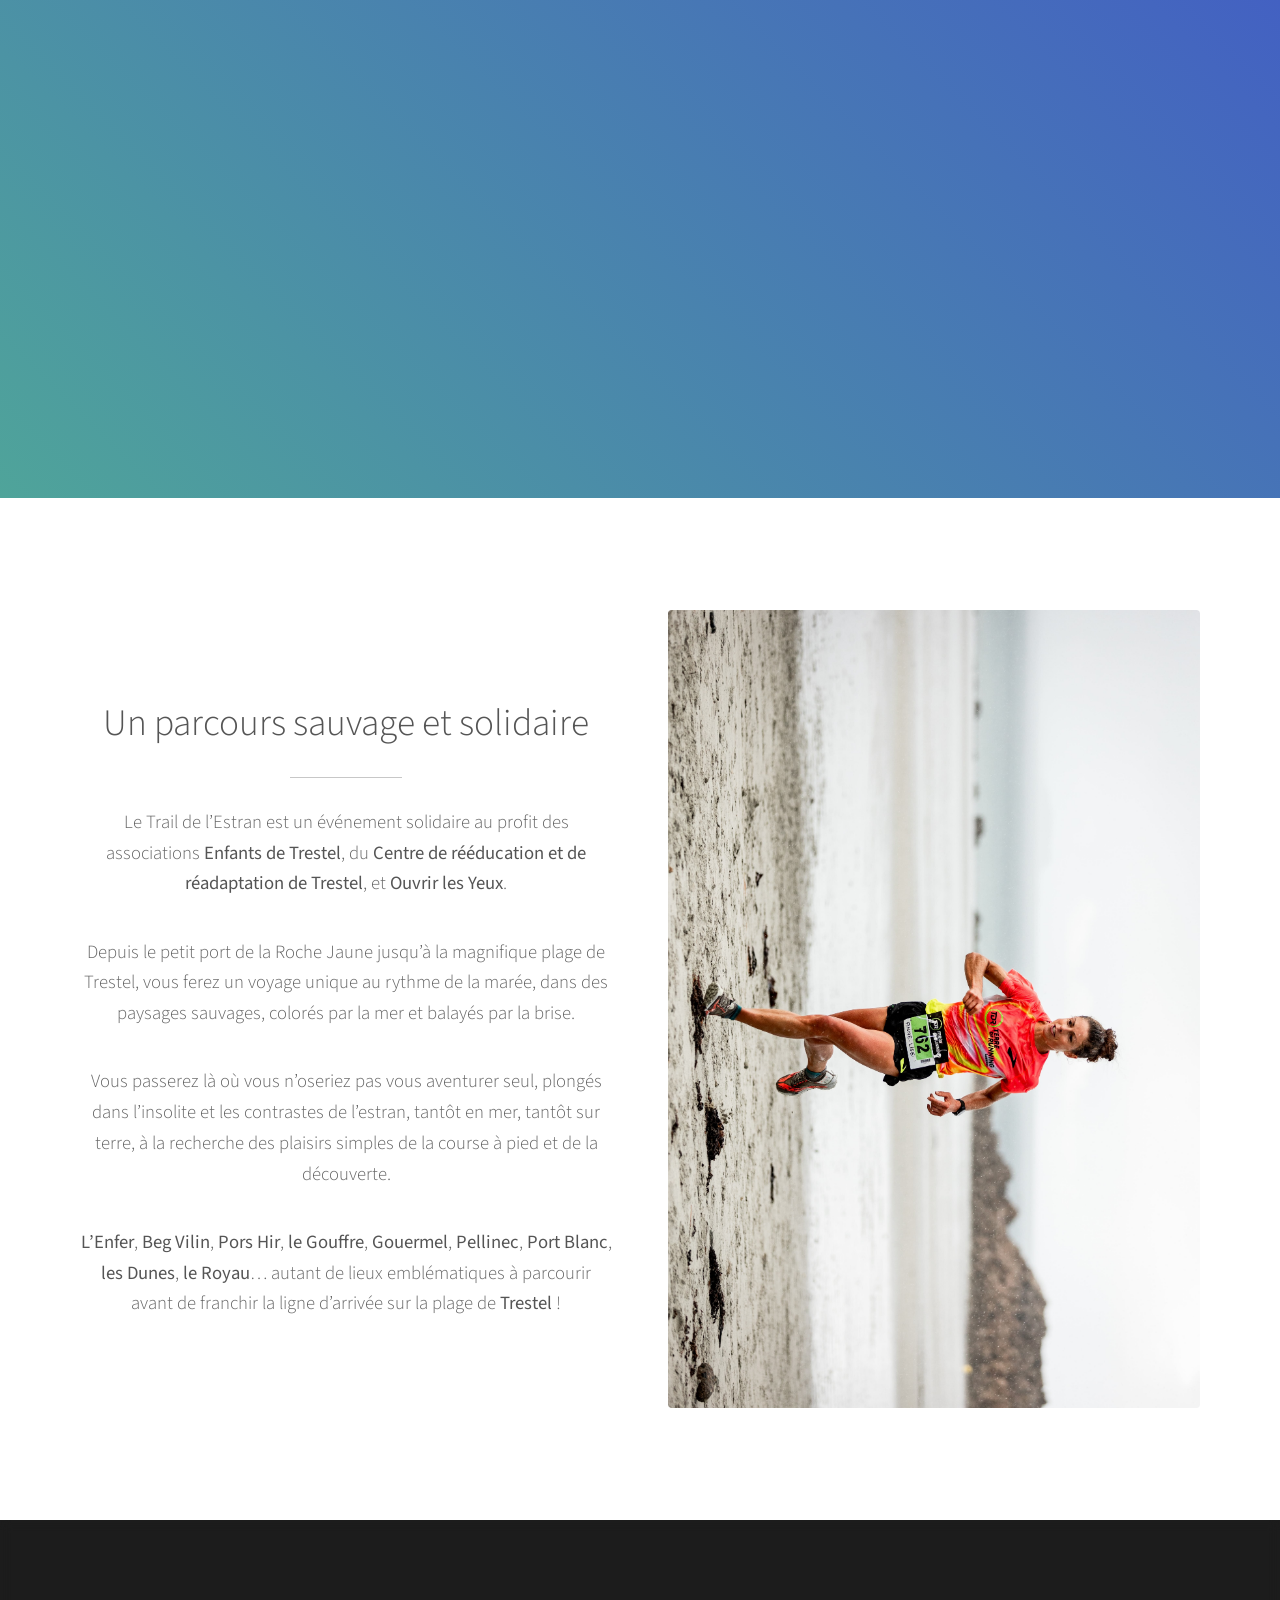
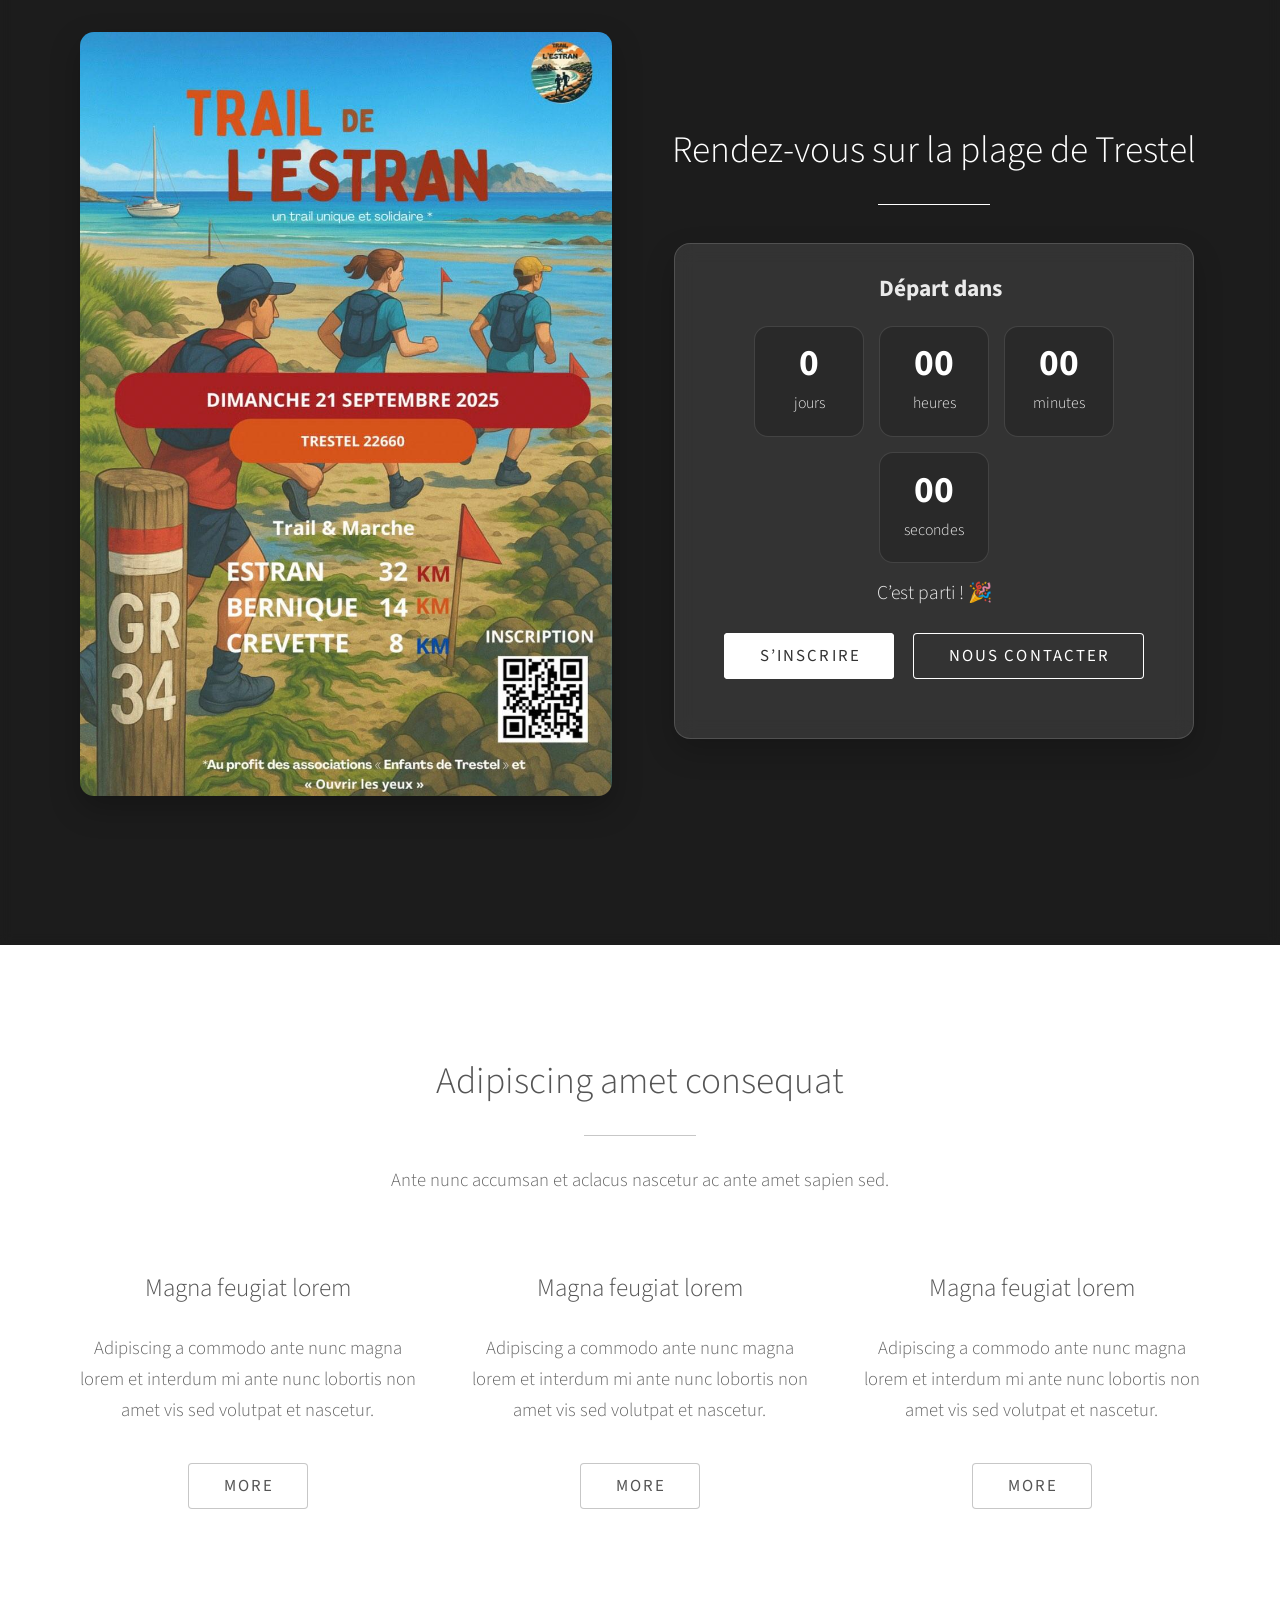
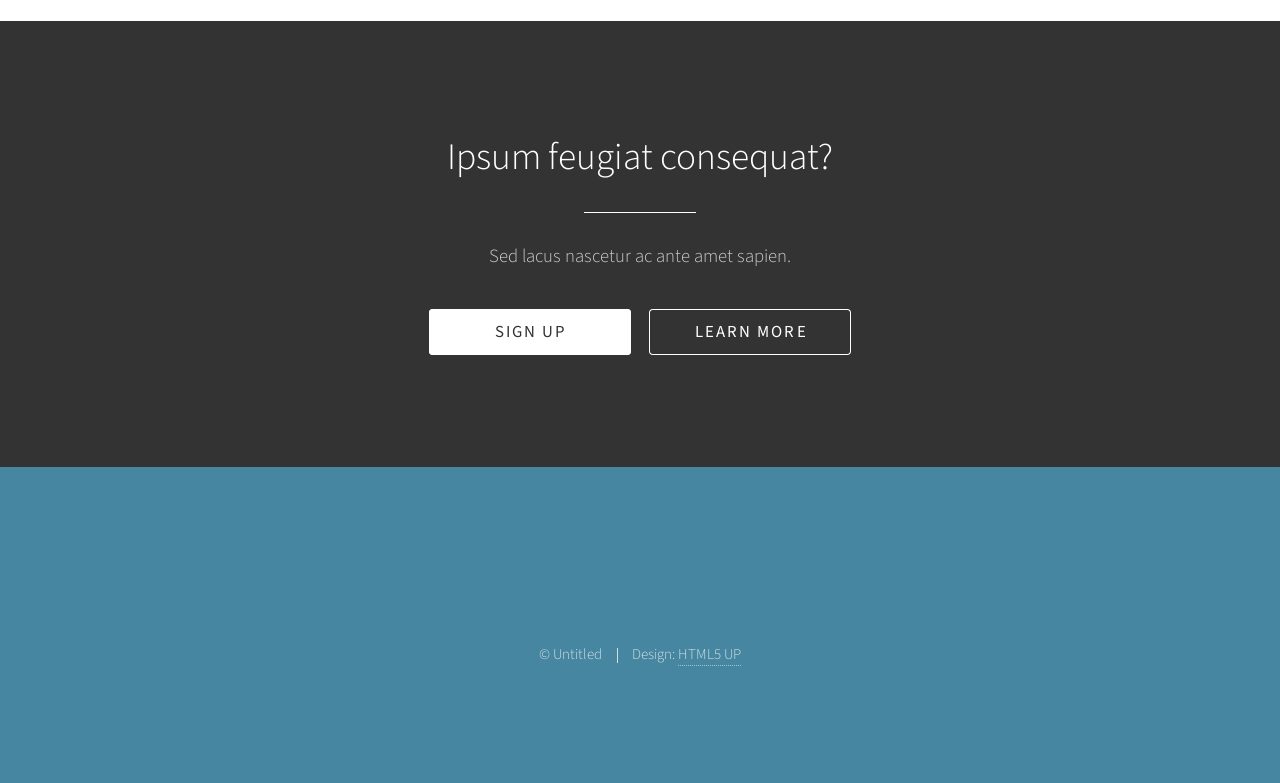
==== index.html @ e073d9b8 "accueil modifs" ====
<!DOCTYPE HTML>
<html>
	<head>
		<title>Trail de l'Estran (22)</title>
		<meta charset="utf-8" />
		<meta name="description" content="Le Trail de l’Estran est une course nature unique en Côtes-d’Armor, entre terre et mer, sur l’estran breton." />
		<meta name="viewport" content="width=device-width, initial-scale=1, user-scalable=no" />
		<link rel="stylesheet" href="assets/css/main.css" />
		<noscript><link rel="stylesheet" href="assets/css/noscript.css" /></noscript>
	</head>
	<body class="is-preload">

		<!-- Header -->
			<section id="header">
				<div class="inner">
					<span class="icon solid major fa-water"></span>
					<h1>TRAIL DE L'ESTRAN</h1>
					<p>Un trail unique et solidaire en Côtes-d’Armor.</p>
					<ul class="actions special">
						<li><a href="#one" class="button scrolly">Découvrir</a></li>
					</ul>
				</div>
			</section>

		<!-- One -->
			<section id="one" class="main style1">
				<div class="container">
					<div class="row gtr-150 align-center">
						<div class="col-6 col-12-medium">
							<header class="major">
								<h2>Un parcours sauvage et solidaire</h2>
							</header>

        <p>
          Le Trail de l’Estran est un événement solidaire au profit des associations
          <strong>Enfants de Trestel</strong>, du <strong>Centre de rééducation et de réadaptation de Trestel</strong>,
          et <strong>Ouvrir les Yeux</strong>.
        </p>

        <p>
          Depuis le petit port de la Roche Jaune jusqu’à la magnifique plage de Trestel, vous ferez un voyage unique
          au rythme de la marée, dans des paysages sauvages, colorés par la mer et balayés par la brise.
        </p>

        <p>
          Vous passerez là où vous n’oseriez pas vous aventurer seul, plongés dans l’insolite et les contrastes de l’estran,
          tantôt en mer, tantôt sur terre, à la recherche des plaisirs simples de la course à pied et de la découverte.
        </p>

        <p>
          <strong>L’Enfer</strong>, <strong>Beg Vilin</strong>, <strong>Pors Hir</strong>, <strong>le Gouffre</strong>,
          <strong>Gouermel</strong>, <strong>Pellinec</strong>, <strong>Port Blanc</strong>, <strong>les Dunes</strong>,
          <strong>le Royau</strong>… autant de lieux emblématiques à parcourir avant de franchir la ligne d’arrivée sur la plage de
          <strong>Trestel</strong> !
        </p>
      </div>

      <div class="col-6 col-12-medium center-text">
        <span class="image fit"><img src="images/0A6A7020.jpg" alt="Paysage de l’estran – Trail de l’Estran" /></span>
      </div>
    </div>
  </div>
</section>

		<!-- Two -->
<section id="two" class="main style2">
  <div class="container">
    <div class="row gtr-150">

      <!-- Colonne gauche : affiche -->
      <div class="col-6 col-12-medium">
        <span class="image fit affiche">
          <img src="images/affiche.jpg" alt="Affiche du Trail de l’Estran" />
        </span>
      </div>

      <!-- Colonne droite : titre + encart -->
      <div class="col-6 col-12-medium center-event">
        <header class="major">
          <h2>Rendez-vous sur la plage de Trestel</h2>
        </header>

        <div class="countdown-card">
          <p class="countdown-kicker">
            <span class="icon solid fa-calendar"></span>
            Départ dans
          </p>

          <div id="countdown" class="countdown">
            <div class="unit"><span class="num" id="cd-days">--</span><span class="label">jours</span></div>
            <div class="unit"><span class="num" id="cd-hours">--</span><span class="label">heures</span></div>
            <div class="unit"><span class="num" id="cd-mins">--</span><span class="label">minutes</span></div>
            <div class="unit"><span class="num" id="cd-secs">--</span><span class="label">secondes</span></div>
          </div>

          <p class="countdown-note" id="countdown-note">Prépare tes chaussures 👟</p>

          <ul class="actions">
            <li>
              <a href="https://estran.adeorun.com/" class="button primary" target="_blank" rel="noopener">
                S’inscrire
              </a>
            </li>
            <li>
              <a href="#contact" class="button">Nous contacter</a>
            </li>
          </ul>
        </div>
      </div>

    </div>
  </div>
</section>


		<!-- Three -->
			<section id="three" class="main style1 special">
				<div class="container">
					<header class="major">
						<h2>Adipiscing amet consequat</h2>
					</header>
					<p>Ante nunc accumsan et aclacus nascetur ac ante amet sapien sed.</p>
					<div class="row gtr-150">
						<div class="col-4 col-12-medium">
							<span class="image fit"><img src="images/pic02.jpg" alt="" /></span>
							<h3>Magna feugiat lorem</h3>
							<p>Adipiscing a commodo ante nunc magna lorem et interdum mi ante nunc lobortis non amet vis sed volutpat et nascetur.</p>
							<ul class="actions special">
								<li><a href="#" class="button">More</a></li>
							</ul>
						</div>
						<div class="col-4 col-12-medium">
							<span class="image fit"><img src="images/pic03.jpg" alt="" /></span>
							<h3>Magna feugiat lorem</h3>
							<p>Adipiscing a commodo ante nunc magna lorem et interdum mi ante nunc lobortis non amet vis sed volutpat et nascetur.</p>
							<ul class="actions special">
								<li><a href="#" class="button">More</a></li>
							</ul>
						</div>
						<div class="col-4 col-12-medium">
							<span class="image fit"><img src="images/pic04.jpg" alt="" /></span>
							<h3>Magna feugiat lorem</h3>
							<p>Adipiscing a commodo ante nunc magna lorem et interdum mi ante nunc lobortis non amet vis sed volutpat et nascetur.</p>
							<ul class="actions special">
								<li><a href="#" class="button">More</a></li>
							</ul>
						</div>
					</div>
				</div>
			</section>

		<!-- Four -->
			<section id="four" class="main style2 special">
				<div class="container">
					<header class="major">
						<h2>Ipsum feugiat consequat?</h2>
					</header>
					<p>Sed lacus nascetur ac ante amet sapien.</p>
					<ul class="actions special">
						<li><a href="#" class="button wide primary">Sign Up</a></li>
						<li><a href="#" class="button wide">Learn More</a></li>
					</ul>
				</div>
			</section>


		<!-- Footer -->
			<section id="footer">
				<ul class="icons">
					<li><a href="#" class="icon brands alt fa-twitter"><span class="label">Twitter</span></a></li>
					<li><a href="#" class="icon brands alt fa-facebook-f"><span class="label">Facebook</span></a></li>
					<li><a href="#" class="icon brands alt fa-instagram"><span class="label">Instagram</span></a></li>
					<li><a href="#" class="icon brands alt fa-github"><span class="label">GitHub</span></a></li>
					<li><a href="#" class="icon solid alt fa-envelope"><span class="label">Email</span></a></li>
				</ul>
				<ul class="copyright">
					<li>&copy; Untitled</li><li>Design: <a href="http://html5up.net">HTML5 UP</a></li>
				</ul>
			</section>

		<!-- Scripts -->
			<script src="assets/js/jquery.min.js"></script>
			<script src="assets/js/jquery.scrolly.min.js"></script>
			<script src="assets/js/browser.min.js"></script>
			<script src="assets/js/breakpoints.min.js"></script>
			<script src="assets/js/util.js"></script>
			<script src="assets/js/main.js"></script>

<script>
  const TRAIL_DATE_ISO = "2026-09-27T00:00:00+02:00";

  const dEl = document.getElementById("cd-days");
  const hEl = document.getElementById("cd-hours");
  const mEl = document.getElementById("cd-mins");
  const sEl = document.getElementById("cd-secs");
  const noteEl = document.getElementById("countdown-note");

  function pad(n) { return String(n).padStart(2, "0"); }

  function tick() {
    const target = new Date(TRAIL_DATE_ISO).getTime();
    const now = Date.now();
    let diff = target - now;

    if (diff <= 0) {
      dEl.textContent = "0";
      hEl.textContent = "00";
      mEl.textContent = "00";
      sEl.textContent = "00";
      if (noteEl) noteEl.textContent = "C’est parti ! 🎉";
      return;
    }

    const days = Math.floor(diff / (1000 * 60 * 60 * 24));
    diff -= days * (1000 * 60 * 60 * 24);
    const hours = Math.floor(diff / (1000 * 60 * 60));
    diff -= hours * (1000 * 60 * 60);
    const mins = Math.floor(diff / (1000 * 60));
    diff -= mins * (1000 * 60);
    const secs = Math.floor(diff / 1000);

    dEl.textContent = String(days);
    hEl.textContent = pad(hours);
    mEl.textContent = pad(mins);
    sEl.textContent = pad(secs);
  }

  tick();
  setInterval(tick, 1000);
</script>


	</body>
</html>
---- assets/css/main.css ----
@import url("fontawesome-all.min.css");
@import url("https://fonts.googleapis.com/css?family=Source+Sans+Pro:300,300italic,400,400italic");

/*
	Photon by HTML5 UP
	html5up.net | @ajlkn
	Free for personal and commercial use under the CCA 3.0 license (html5up.net/license)
*/

html, body, div, span, applet, object,
iframe, h1, h2, h3, h4, h5, h6, p, blockquote,
pre, a, abbr, acronym, address, big, cite,
code, del, dfn, em, img, ins, kbd, q, s, samp,
small, strike, strong, sub, sup, tt, var, b,
u, i, center, dl, dt, dd, ol, ul, li, fieldset,
form, label, legend, table, caption, tbody,
tfoot, thead, tr, th, td, article, aside,
canvas, details, embed, figure, figcaption,
footer, header, hgroup, menu, nav, output, ruby,
section, summary, time, mark, audio, video {
	margin: 0;
	padding: 0;
	border: 0;
	font-size: 100%;
	font: inherit;
	vertical-align: baseline;}

article, aside, details, figcaption, figure,
footer, header, hgroup, menu, nav, section {
	display: block;}

body {
	line-height: 1;
}

ol, ul {
	list-style: none;
}

blockquote, q {
	quotes: none;
}

	blockquote:before, blockquote:after, q:before, q:after {
		content: '';
		content: none;
	}

table {
	border-collapse: collapse;
	border-spacing: 0;
}

body {
	-webkit-text-size-adjust: none;
}

mark {
	background-color: transparent;
	color: inherit;
}

input::-moz-focus-inner {
	border: 0;
	padding: 0;
}

input, select, textarea {
	-moz-appearance: none;
	-webkit-appearance: none;
	-ms-appearance: none;
	appearance: none;
}

/* Basic */

	html {
		box-sizing: border-box;
	}

	*, *:before, *:after {
		box-sizing: inherit;
	}

	body {
		background: #fff;
	}

		body.is-preload *, body.is-preload *:before, body.is-preload *:after {
			-moz-animation: none !important;
			-webkit-animation: none !important;
			-ms-animation: none !important;
			animation: none !important;
			-moz-transition: none !important;
			-webkit-transition: none !important;
			-ms-transition: none !important;
			transition: none !important;
		}

	body, input, select, textarea {
		color: #666;
		font-family: "Source Sans Pro", Helvetica, sans-serif;
		font-size: 16pt;
		font-weight: 300;
		line-height: 1.65em;
	}

	a {
		-moz-transition: color 0.2s ease-in-out, border-color 0.2s ease-in-out;
		-webkit-transition: color 0.2s ease-in-out, border-color 0.2s ease-in-out;
		-ms-transition: color 0.2s ease-in-out, border-color 0.2s ease-in-out;
		transition: color 0.2s ease-in-out, border-color 0.2s ease-in-out;
		border-bottom: dotted 1px #666;
		color: inherit;
		text-decoration: none;
	}

		a:hover {
			border-bottom-color: transparent !important;
			color: #6bd4c8;
		}

	strong, b {
		color: #555;
		font-weight: 400;
	}

	em, i {
		font-style: italic;
	}

	p {
		margin: 0 0 2em 0;
	}

	h1, h2, h3, h4, h5, h6 {
		color: #555;
		line-height: 1em;
		margin: 0 0 1em 0;
	}

		h1 a, h2 a, h3 a, h4 a, h5 a, h6 a {
			color: inherit;
			text-decoration: none;
		}

	h1 {
		font-size: 2.25em;
		line-height: 1.35em;
	}

	h2 {
		font-size: 2em;
		line-height: 1.35em;
	}

	h3 {
		font-size: 1.35em;
		line-height: 1.5em;
	}

	h4 {
		font-size: 1.25em;
		line-height: 1.5em;
	}

	h5 {
		font-size: 0.9em;
		line-height: 1.5em;
	}

	h6 {
		font-size: 0.7em;
		line-height: 1.5em;
	}

	sub {
		font-size: 0.8em;
		position: relative;
		top: 0.5em;
	}

	sup {
		font-size: 0.8em;
		position: relative;
		top: -0.5em;
	}

	hr {
		border: 0;
		border-bottom: solid 1px rgba(144, 144, 144, 0.5);
		margin: 2em 0;
	}

		hr.major {
			margin: 3em 0;
		}

	blockquote {
		border-left: solid 4px rgba(144, 144, 144, 0.5);
		font-style: italic;
		margin: 0 0 2em 0;
		padding: 0.5em 0 0.5em 2em;
	}

	code {
		background: rgba(144, 144, 144, 0.075);
		border-radius: 4px;
		border: solid 1px rgba(144, 144, 144, 0.5);
		font-family: "Courier New", monospace;
		font-size: 0.9em;
		margin: 0 0.25em;
		padding: 0.25em 0.65em;
	}

	pre {
		-webkit-overflow-scrolling: touch;
		font-family: "Courier New", monospace;
		font-size: 0.9em;
		margin: 0 0 2em 0;
	}

		pre code {
			display: block;
			line-height: 1.75em;
			padding: 1em 1.5em;
			overflow-x: auto;
		}

	.align-left {
		text-align: left;
	}

	.align-center {
		text-align: center;
	}

	.align-right {
		text-align: right;
	}

/* Container */

	.container {
		margin: 0 auto;
		max-width: calc(100% - 4em);
		width: 60em;
	}

		.container.xsmall {
			width: 15em;
		}

		.container.small {
			width: 30em;
		}

		.container.medium {
			width: 45em;
		}

		.container.large {
			width: 75em;
		}

		.container.xlarge {
			width: 90em;
		}

		.container.max {
			width: 100%;
		}

		@media screen and (max-width: 980px) {

			.container {
				max-width: 100% !important;
				width: 100% !important;
			}

		}

		@media screen and (max-width: 480px) {

			.container {
				max-width: calc(100% - 3em);
			}

		}

/* Row */

	.row {
		display: flex;
		flex-wrap: wrap;
		box-sizing: border-box;
		align-items: stretch;
	}

		.row > * {
			box-sizing: border-box;
		}

		.row.gtr-uniform > * > :last-child {
			margin-bottom: 0;
		}

		.row.aln-left {
			justify-content: flex-start;
		}

		.row.aln-center {
			justify-content: center;
		}

		.row.aln-right {
			justify-content: flex-end;
		}

		.row.aln-top {
			align-items: flex-start;
		}

		.row.aln-middle {
			align-items: center;
		}

		.row.aln-bottom {
			align-items: flex-end;
		}

		.row > .imp {
			order: -1;
		}

		.row > .col-1 {
			width: 8.33333%;
		}

		.row > .off-1 {
			margin-left: 8.33333%;
		}

		.row > .col-2 {
			width: 16.66667%;
		}

		.row > .off-2 {
			margin-left: 16.66667%;
		}

		.row > .col-3 {
			width: 25%;
		}

		.row > .off-3 {
			margin-left: 25%;
		}

		.row > .col-4 {
			width: 33.33333%;
		}

		.row > .off-4 {
			margin-left: 33.33333%;
		}

		.row > .col-5 {
			width: 41.66667%;
		}

		.row > .off-5 {
			margin-left: 41.66667%;
		}

		.row > .col-6 {
			width: 50%;
		}

		.row > .off-6 {
			margin-left: 50%;
		}

		.row > .col-7 {
			width: 58.33333%;
		}

		.row > .off-7 {
			margin-left: 58.33333%;
		}

		.row > .col-8 {
			width: 66.66667%;
		}

		.row > .off-8 {
			margin-left: 66.66667%;
		}

		.row > .col-9 {
			width: 75%;
		}

		.row > .off-9 {
			margin-left: 75%;
		}

		.row > .col-10 {
			width: 83.33333%;
		}

		.row > .off-10 {
			margin-left: 83.33333%;
		}

		.row > .col-11 {
			width: 91.66667%;
		}

		.row > .off-11 {
			margin-left: 91.66667%;
		}

		.row > .col-12 {
			width: 100%;
		}

		.row > .off-12 {
			margin-left: 100%;
		}

		.row.gtr-0 {
			margin-top: 0;
			margin-left: 0em;
		}

			.row.gtr-0 > * {
				padding: 0 0 0 0em;
			}

			.row.gtr-0.gtr-uniform {
				margin-top: 0em;
			}

				.row.gtr-0.gtr-uniform > * {
					padding-top: 0em;
				}

		.row.gtr-25 {
			margin-top: 0;
			margin-left: -0.5em;
		}

			.row.gtr-25 > * {
				padding: 0 0 0 0.5em;
			}

			.row.gtr-25.gtr-uniform {
				margin-top: -0.5em;
			}

				.row.gtr-25.gtr-uniform > * {
					padding-top: 0.5em;
				}

		.row.gtr-50 {
			margin-top: 0;
			margin-left: -1em;
		}

			.row.gtr-50 > * {
				padding: 0 0 0 1em;
			}

			.row.gtr-50.gtr-uniform {
				margin-top: -1em;
			}

				.row.gtr-50.gtr-uniform > * {
					padding-top: 1em;
				}

		.row {
			margin-top: 0;
			margin-left: -2em;
		}

			.row > * {
				padding: 0 0 0 2em;
			}

			.row.gtr-uniform {
				margin-top: -2em;
			}

				.row.gtr-uniform > * {
					padding-top: 2em;
				}

		.row.gtr-150 {
			margin-top: 0;
			margin-left: -3em;
		}

			.row.gtr-150 > * {
				padding: 0 0 0 3em;
			}

			.row.gtr-150.gtr-uniform {
				margin-top: -3em;
			}

				.row.gtr-150.gtr-uniform > * {
					padding-top: 3em;
				}

		.row.gtr-200 {
			margin-top: 0;
			margin-left: -4em;
		}

			.row.gtr-200 > * {
				padding: 0 0 0 4em;
			}

			.row.gtr-200.gtr-uniform {
				margin-top: -4em;
			}

				.row.gtr-200.gtr-uniform > * {
					padding-top: 4em;
				}

		@media screen and (max-width: 1680px) {

			.row {
				display: flex;
				flex-wrap: wrap;
				box-sizing: border-box;
				align-items: stretch;
			}

				.row > * {
					box-sizing: border-box;
				}

				.row.gtr-uniform > * > :last-child {
					margin-bottom: 0;
				}

				.row.aln-left {
					justify-content: flex-start;
				}

				.row.aln-center {
					justify-content: center;
				}

				.row.aln-right {
					justify-content: flex-end;
				}

				.row.aln-top {
					align-items: flex-start;
				}

				.row.aln-middle {
					align-items: center;
				}

				.row.aln-bottom {
					align-items: flex-end;
				}

				.row > .imp-xlarge {
					order: -1;
				}

				.row > .col-1-xlarge {
					width: 8.33333%;
				}

				.row > .off-1-xlarge {
					margin-left: 8.33333%;
				}

				.row > .col-2-xlarge {
					width: 16.66667%;
				}

				.row > .off-2-xlarge {
					margin-left: 16.66667%;
				}

				.row > .col-3-xlarge {
					width: 25%;
				}

				.row > .off-3-xlarge {
					margin-left: 25%;
				}

				.row > .col-4-xlarge {
					width: 33.33333%;
				}

				.row > .off-4-xlarge {
					margin-left: 33.33333%;
				}

				.row > .col-5-xlarge {
					width: 41.66667%;
				}

				.row > .off-5-xlarge {
					margin-left: 41.66667%;
				}

				.row > .col-6-xlarge {
					width: 50%;
				}

				.row > .off-6-xlarge {
					margin-left: 50%;
				}

				.row > .col-7-xlarge {
					width: 58.33333%;
				}

				.row > .off-7-xlarge {
					margin-left: 58.33333%;
				}

				.row > .col-8-xlarge {
					width: 66.66667%;
				}

				.row > .off-8-xlarge {
					margin-left: 66.66667%;
				}

				.row > .col-9-xlarge {
					width: 75%;
				}

				.row > .off-9-xlarge {
					margin-left: 75%;
				}

				.row > .col-10-xlarge {
					width: 83.33333%;
				}

				.row > .off-10-xlarge {
					margin-left: 83.33333%;
				}

				.row > .col-11-xlarge {
					width: 91.66667%;
				}

				.row > .off-11-xlarge {
					margin-left: 91.66667%;
				}

				.row > .col-12-xlarge {
					width: 100%;
				}

				.row > .off-12-xlarge {
					margin-left: 100%;
				}

				.row.gtr-0 {
					margin-top: 0;
					margin-left: 0em;
				}

					.row.gtr-0 > * {
						padding: 0 0 0 0em;
					}

					.row.gtr-0.gtr-uniform {
						margin-top: 0em;
					}

						.row.gtr-0.gtr-uniform > * {
							padding-top: 0em;
						}

				.row.gtr-25 {
					margin-top: 0;
					margin-left: -0.5em;
				}

					.row.gtr-25 > * {
						padding: 0 0 0 0.5em;
					}

					.row.gtr-25.gtr-uniform {
						margin-top: -0.5em;
					}

						.row.gtr-25.gtr-uniform > * {
							padding-top: 0.5em;
						}

				.row.gtr-50 {
					margin-top: 0;
					margin-left: -1em;
				}

					.row.gtr-50 > * {
						padding: 0 0 0 1em;
					}

					.row.gtr-50.gtr-uniform {
						margin-top: -1em;
					}

						.row.gtr-50.gtr-uniform > * {
							padding-top: 1em;
						}

				.row {
					margin-top: 0;
					margin-left: -2em;
				}

					.row > * {
						padding: 0 0 0 2em;
					}

					.row.gtr-uniform {
						margin-top: -2em;
					}

						.row.gtr-uniform > * {
							padding-top: 2em;
						}

				.row.gtr-150 {
					margin-top: 0;
					margin-left: -3em;
				}

					.row.gtr-150 > * {
						padding: 0 0 0 3em;
					}

					.row.gtr-150.gtr-uniform {
						margin-top: -3em;
					}

						.row.gtr-150.gtr-uniform > * {
							padding-top: 3em;
						}

				.row.gtr-200 {
					margin-top: 0;
					margin-left: -4em;
				}

					.row.gtr-200 > * {
						padding: 0 0 0 4em;
					}

					.row.gtr-200.gtr-uniform {
						margin-top: -4em;
					}

						.row.gtr-200.gtr-uniform > * {
							padding-top: 4em;
						}

		}

		@media screen and (max-width: 1140px) {

			.row {
				display: flex;
				flex-wrap: wrap;
				box-sizing: border-box;
				align-items: stretch;
			}

				.row > * {
					box-sizing: border-box;
				}

				.row.gtr-uniform > * > :last-child {
					margin-bottom: 0;
				}

				.row.aln-left {
					justify-content: flex-start;
				}

				.row.aln-center {
					justify-content: center;
				}

				.row.aln-right {
					justify-content: flex-end;
				}

				.row.aln-top {
					align-items: flex-start;
				}

				.row.aln-middle {
					align-items: center;
				}

				.row.aln-bottom {
					align-items: flex-end;
				}

				.row > .imp-large {
					order: -1;
				}

				.row > .col-1-large {
					width: 8.33333%;
				}

				.row > .off-1-large {
					margin-left: 8.33333%;
				}

				.row > .col-2-large {
					width: 16.66667%;
				}

				.row > .off-2-large {
					margin-left: 16.66667%;
				}

				.row > .col-3-large {
					width: 25%;
				}

				.row > .off-3-large {
					margin-left: 25%;
				}

				.row > .col-4-large {
					width: 33.33333%;
				}

				.row > .off-4-large {
					margin-left: 33.33333%;
				}

				.row > .col-5-large {
					width: 41.66667%;
				}

				.row > .off-5-large {
					margin-left: 41.66667%;
				}

				.row > .col-6-large {
					width: 50%;
				}

				.row > .off-6-large {
					margin-left: 50%;
				}

				.row > .col-7-large {
					width: 58.33333%;
				}

				.row > .off-7-large {
					margin-left: 58.33333%;
				}

				.row > .col-8-large {
					width: 66.66667%;
				}

				.row > .off-8-large {
					margin-left: 66.66667%;
				}

				.row > .col-9-large {
					width: 75%;
				}

				.row > .off-9-large {
					margin-left: 75%;
				}

				.row > .col-10-large {
					width: 83.33333%;
				}

				.row > .off-10-large {
					margin-left: 83.33333%;
				}

				.row > .col-11-large {
					width: 91.66667%;
				}

				.row > .off-11-large {
					margin-left: 91.66667%;
				}

				.row > .col-12-large {
					width: 100%;
				}

				.row > .off-12-large {
					margin-left: 100%;
				}

				.row.gtr-0 {
					margin-top: 0;
					margin-left: 0em;
				}

					.row.gtr-0 > * {
						padding: 0 0 0 0em;
					}

					.row.gtr-0.gtr-uniform {
						margin-top: 0em;
					}

						.row.gtr-0.gtr-uniform > * {
							padding-top: 0em;
						}

				.row.gtr-25 {
					margin-top: 0;
					margin-left: -0.5em;
				}

					.row.gtr-25 > * {
						padding: 0 0 0 0.5em;
					}

					.row.gtr-25.gtr-uniform {
						margin-top: -0.5em;
					}

						.row.gtr-25.gtr-uniform > * {
							padding-top: 0.5em;
						}

				.row.gtr-50 {
					margin-top: 0;
					margin-left: -1em;
				}

					.row.gtr-50 > * {
						padding: 0 0 0 1em;
					}

					.row.gtr-50.gtr-uniform {
						margin-top: -1em;
					}

						.row.gtr-50.gtr-uniform > * {
							padding-top: 1em;
						}

				.row {
					margin-top: 0;
					margin-left: -2em;
				}

					.row > * {
						padding: 0 0 0 2em;
					}

					.row.gtr-uniform {
						margin-top: -2em;
					}

						.row.gtr-uniform > * {
							padding-top: 2em;
						}

				.row.gtr-150 {
					margin-top: 0;
					margin-left: -3em;
				}

					.row.gtr-150 > * {
						padding: 0 0 0 3em;
					}

					.row.gtr-150.gtr-uniform {
						margin-top: -3em;
					}

						.row.gtr-150.gtr-uniform > * {
							padding-top: 3em;
						}

				.row.gtr-200 {
					margin-top: 0;
					margin-left: -4em;
				}

					.row.gtr-200 > * {
						padding: 0 0 0 4em;
					}

					.row.gtr-200.gtr-uniform {
						margin-top: -4em;
					}

						.row.gtr-200.gtr-uniform > * {
							padding-top: 4em;
						}

		}

		@media screen and (max-width: 980px) {

			.row {
				display: flex;
				flex-wrap: wrap;
				box-sizing: border-box;
				align-items: stretch;
			}

				.row > * {
					box-sizing: border-box;
				}

				.row.gtr-uniform > * > :last-child {
					margin-bottom: 0;
				}

				.row.aln-left {
					justify-content: flex-start;
				}

				.row.aln-center {
					justify-content: center;
				}

				.row.aln-right {
					justify-content: flex-end;
				}

				.row.aln-top {
					align-items: flex-start;
				}

				.row.aln-middle {
					align-items: center;
				}

				.row.aln-bottom {
					align-items: flex-end;
				}

				.row > .imp-medium {
					order: -1;
				}

				.row > .col-1-medium {
					width: 8.33333%;
				}

				.row > .off-1-medium {
					margin-left: 8.33333%;
				}

				.row > .col-2-medium {
					width: 16.66667%;
				}

				.row > .off-2-medium {
					margin-left: 16.66667%;
				}

				.row > .col-3-medium {
					width: 25%;
				}

				.row > .off-3-medium {
					margin-left: 25%;
				}

				.row > .col-4-medium {
					width: 33.33333%;
				}

				.row > .off-4-medium {
					margin-left: 33.33333%;
				}

				.row > .col-5-medium {
					width: 41.66667%;
				}

				.row > .off-5-medium {
					margin-left: 41.66667%;
				}

				.row > .col-6-medium {
					width: 50%;
				}

				.row > .off-6-medium {
					margin-left: 50%;
				}

				.row > .col-7-medium {
					width: 58.33333%;
				}

				.row > .off-7-medium {
					margin-left: 58.33333%;
				}

				.row > .col-8-medium {
					width: 66.66667%;
				}

				.row > .off-8-medium {
					margin-left: 66.66667%;
				}

				.row > .col-9-medium {
					width: 75%;
				}

				.row > .off-9-medium {
					margin-left: 75%;
				}

				.row > .col-10-medium {
					width: 83.33333%;
				}

				.row > .off-10-medium {
					margin-left: 83.33333%;
				}

				.row > .col-11-medium {
					width: 91.66667%;
				}

				.row > .off-11-medium {
					margin-left: 91.66667%;
				}

				.row > .col-12-medium {
					width: 100%;
				}

				.row > .off-12-medium {
					margin-left: 100%;
				}

				.row.gtr-0 {
					margin-top: 0;
					margin-left: 0em;
				}

					.row.gtr-0 > * {
						padding: 0 0 0 0em;
					}

					.row.gtr-0.gtr-uniform {
						margin-top: 0em;
					}

						.row.gtr-0.gtr-uniform > * {
							padding-top: 0em;
						}

				.row.gtr-25 {
					margin-top: 0;
					margin-left: -0.5em;
				}

					.row.gtr-25 > * {
						padding: 0 0 0 0.5em;
					}

					.row.gtr-25.gtr-uniform {
						margin-top: -0.5em;
					}

						.row.gtr-25.gtr-uniform > * {
							padding-top: 0.5em;
						}

				.row.gtr-50 {
					margin-top: 0;
					margin-left: -1em;
				}

					.row.gtr-50 > * {
						padding: 0 0 0 1em;
					}

					.row.gtr-50.gtr-uniform {
						margin-top: -1em;
					}

						.row.gtr-50.gtr-uniform > * {
							padding-top: 1em;
						}

				.row {
					margin-top: 0;
					margin-left: -2em;
				}

					.row > * {
						padding: 0 0 0 2em;
					}

					.row.gtr-uniform {
						margin-top: -2em;
					}

						.row.gtr-uniform > * {
							padding-top: 2em;
						}

				.row.gtr-150 {
					margin-top: 0;
					margin-left: -3em;
				}

					.row.gtr-150 > * {
						padding: 0 0 0 3em;
					}

					.row.gtr-150.gtr-uniform {
						margin-top: -3em;
					}

						.row.gtr-150.gtr-uniform > * {
							padding-top: 3em;
						}

				.row.gtr-200 {
					margin-top: 0;
					margin-left: -4em;
				}

					.row.gtr-200 > * {
						padding: 0 0 0 4em;
					}

					.row.gtr-200.gtr-uniform {
						margin-top: -4em;
					}

						.row.gtr-200.gtr-uniform > * {
							padding-top: 4em;
						}

		}

		@media screen and (max-width: 736px) {

			.row {
				display: flex;
				flex-wrap: wrap;
				box-sizing: border-box;
				align-items: stretch;
			}

				.row > * {
					box-sizing: border-box;
				}

				.row.gtr-uniform > * > :last-child {
					margin-bottom: 0;
				}

				.row.aln-left {
					justify-content: flex-start;
				}

				.row.aln-center {
					justify-content: center;
				}

				.row.aln-right {
					justify-content: flex-end;
				}

				.row.aln-top {
					align-items: flex-start;
				}

				.row.aln-middle {
					align-items: center;
				}

				.row.aln-bottom {
					align-items: flex-end;
				}

				.row > .imp-small {
					order: -1;
				}

				.row > .col-1-small {
					width: 8.33333%;
				}

				.row > .off-1-small {
					margin-left: 8.33333%;
				}

				.row > .col-2-small {
					width: 16.66667%;
				}

				.row > .off-2-small {
					margin-left: 16.66667%;
				}

				.row > .col-3-small {
					width: 25%;
				}

				.row > .off-3-small {
					margin-left: 25%;
				}

				.row > .col-4-small {
					width: 33.33333%;
				}

				.row > .off-4-small {
					margin-left: 33.33333%;
				}

				.row > .col-5-small {
					width: 41.66667%;
				}

				.row > .off-5-small {
					margin-left: 41.66667%;
				}

				.row > .col-6-small {
					width: 50%;
				}

				.row > .off-6-small {
					margin-left: 50%;
				}

				.row > .col-7-small {
					width: 58.33333%;
				}

				.row > .off-7-small {
					margin-left: 58.33333%;
				}

				.row > .col-8-small {
					width: 66.66667%;
				}

				.row > .off-8-small {
					margin-left: 66.66667%;
				}

				.row > .col-9-small {
					width: 75%;
				}

				.row > .off-9-small {
					margin-left: 75%;
				}

				.row > .col-10-small {
					width: 83.33333%;
				}

				.row > .off-10-small {
					margin-left: 83.33333%;
				}

				.row > .col-11-small {
					width: 91.66667%;
				}

				.row > .off-11-small {
					margin-left: 91.66667%;
				}

				.row > .col-12-small {
					width: 100%;
				}

				.row > .off-12-small {
					margin-left: 100%;
				}

				.row.gtr-0 {
					margin-top: 0;
					margin-left: 0em;
				}

					.row.gtr-0 > * {
						padding: 0 0 0 0em;
					}

					.row.gtr-0.gtr-uniform {
						margin-top: 0em;
					}

						.row.gtr-0.gtr-uniform > * {
							padding-top: 0em;
						}

				.row.gtr-25 {
					margin-top: 0;
					margin-left: -0.5em;
				}

					.row.gtr-25 > * {
						padding: 0 0 0 0.5em;
					}

					.row.gtr-25.gtr-uniform {
						margin-top: -0.5em;
					}

						.row.gtr-25.gtr-uniform > * {
							padding-top: 0.5em;
						}

				.row.gtr-50 {
					margin-top: 0;
					margin-left: -1em;
				}

					.row.gtr-50 > * {
						padding: 0 0 0 1em;
					}

					.row.gtr-50.gtr-uniform {
						margin-top: -1em;
					}

						.row.gtr-50.gtr-uniform > * {
							padding-top: 1em;
						}

				.row {
					margin-top: 0;
					margin-left: -2em;
				}

					.row > * {
						padding: 0 0 0 2em;
					}

					.row.gtr-uniform {
						margin-top: -2em;
					}

						.row.gtr-uniform > * {
							padding-top: 2em;
						}

				.row.gtr-150 {
					margin-top: 0;
					margin-left: -3em;
				}

					.row.gtr-150 > * {
						padding: 0 0 0 3em;
					}

					.row.gtr-150.gtr-uniform {
						margin-top: -3em;
					}

						.row.gtr-150.gtr-uniform > * {
							padding-top: 3em;
						}

				.row.gtr-200 {
					margin-top: 0;
					margin-left: -4em;
				}

					.row.gtr-200 > * {
						padding: 0 0 0 4em;
					}

					.row.gtr-200.gtr-uniform {
						margin-top: -4em;
					}

						.row.gtr-200.gtr-uniform > * {
							padding-top: 4em;
						}

		}

		@media screen and (max-width: 480px) {

			.row {
				display: flex;
				flex-wrap: wrap;
				box-sizing: border-box;
				align-items: stretch;
			}

				.row > * {
					box-sizing: border-box;
				}

				.row.gtr-uniform > * > :last-child {
					margin-bottom: 0;
				}

				.row.aln-left {
					justify-content: flex-start;
				}

				.row.aln-center {
					justify-content: center;
				}

				.row.aln-right {
					justify-content: flex-end;
				}

				.row.aln-top {
					align-items: flex-start;
				}

				.row.aln-middle {
					align-items: center;
				}

				.row.aln-bottom {
					align-items: flex-end;
				}

				.row > .imp-xsmall {
					order: -1;
				}

				.row > .col-1-xsmall {
					width: 8.33333%;
				}

				.row > .off-1-xsmall {
					margin-left: 8.33333%;
				}

				.row > .col-2-xsmall {
					width: 16.66667%;
				}

				.row > .off-2-xsmall {
					margin-left: 16.66667%;
				}

				.row > .col-3-xsmall {
					width: 25%;
				}

				.row > .off-3-xsmall {
					margin-left: 25%;
				}

				.row > .col-4-xsmall {
					width: 33.33333%;
				}

				.row > .off-4-xsmall {
					margin-left: 33.33333%;
				}

				.row > .col-5-xsmall {
					width: 41.66667%;
				}

				.row > .off-5-xsmall {
					margin-left: 41.66667%;
				}

				.row > .col-6-xsmall {
					width: 50%;
				}

				.row > .off-6-xsmall {
					margin-left: 50%;
				}

				.row > .col-7-xsmall {
					width: 58.33333%;
				}

				.row > .off-7-xsmall {
					margin-left: 58.33333%;
				}

				.row > .col-8-xsmall {
					width: 66.66667%;
				}

				.row > .off-8-xsmall {
					margin-left: 66.66667%;
				}

				.row > .col-9-xsmall {
					width: 75%;
				}

				.row > .off-9-xsmall {
					margin-left: 75%;
				}

				.row > .col-10-xsmall {
					width: 83.33333%;
				}

				.row > .off-10-xsmall {
					margin-left: 83.33333%;
				}

				.row > .col-11-xsmall {
					width: 91.66667%;
				}

				.row > .off-11-xsmall {
					margin-left: 91.66667%;
				}

				.row > .col-12-xsmall {
					width: 100%;
				}

				.row > .off-12-xsmall {
					margin-left: 100%;
				}

				.row.gtr-0 {
					margin-top: 0;
					margin-left: 0em;
				}

					.row.gtr-0 > * {
						padding: 0 0 0 0em;
					}

					.row.gtr-0.gtr-uniform {
						margin-top: 0em;
					}

						.row.gtr-0.gtr-uniform > * {
							padding-top: 0em;
						}

				.row.gtr-25 {
					margin-top: 0;
					margin-left: -0.5em;
				}

					.row.gtr-25 > * {
						padding: 0 0 0 0.5em;
					}

					.row.gtr-25.gtr-uniform {
						margin-top: -0.5em;
					}

						.row.gtr-25.gtr-uniform > * {
							padding-top: 0.5em;
						}

				.row.gtr-50 {
					margin-top: 0;
					margin-left: -1em;
				}

					.row.gtr-50 > * {
						padding: 0 0 0 1em;
					}

					.row.gtr-50.gtr-uniform {
						margin-top: -1em;
					}

						.row.gtr-50.gtr-uniform > * {
							padding-top: 1em;
						}

				.row {
					margin-top: 0;
					margin-left: -2em;
				}

					.row > * {
						padding: 0 0 0 2em;
					}

					.row.gtr-uniform {
						margin-top: -2em;
					}

						.row.gtr-uniform > * {
							padding-top: 2em;
						}

				.row.gtr-150 {
					margin-top: 0;
					margin-left: -3em;
				}

					.row.gtr-150 > * {
						padding: 0 0 0 3em;
					}

					.row.gtr-150.gtr-uniform {
						margin-top: -3em;
					}

						.row.gtr-150.gtr-uniform > * {
							padding-top: 3em;
						}

				.row.gtr-200 {
					margin-top: 0;
					margin-left: -4em;
				}

					.row.gtr-200 > * {
						padding: 0 0 0 4em;
					}

					.row.gtr-200.gtr-uniform {
						margin-top: -4em;
					}

						.row.gtr-200.gtr-uniform > * {
							padding-top: 4em;
						}

		}

		@media screen and (max-width: 320px) {

			.row {
				display: flex;
				flex-wrap: wrap;
				box-sizing: border-box;
				align-items: stretch;
			}

				.row > * {
					box-sizing: border-box;
				}

				.row.gtr-uniform > * > :last-child {
					margin-bottom: 0;
				}

				.row.aln-left {
					justify-content: flex-start;
				}

				.row.aln-center {
					justify-content: center;
				}

				.row.aln-right {
					justify-content: flex-end;
				}

				.row.aln-top {
					align-items: flex-start;
				}

				.row.aln-middle {
					align-items: center;
				}

				.row.aln-bottom {
					align-items: flex-end;
				}

				.row > .imp-xxsmall {
					order: -1;
				}

				.row > .col-1-xxsmall {
					width: 8.33333%;
				}

				.row > .off-1-xxsmall {
					margin-left: 8.33333%;
				}

				.row > .col-2-xxsmall {
					width: 16.66667%;
				}

				.row > .off-2-xxsmall {
					margin-left: 16.66667%;
				}

				.row > .col-3-xxsmall {
					width: 25%;
				}

				.row > .off-3-xxsmall {
					margin-left: 25%;
				}

				.row > .col-4-xxsmall {
					width: 33.33333%;
				}

				.row > .off-4-xxsmall {
					margin-left: 33.33333%;
				}

				.row > .col-5-xxsmall {
					width: 41.66667%;
				}

				.row > .off-5-xxsmall {
					margin-left: 41.66667%;
				}

				.row > .col-6-xxsmall {
					width: 50%;
				}

				.row > .off-6-xxsmall {
					margin-left: 50%;
				}

				.row > .col-7-xxsmall {
					width: 58.33333%;
				}

				.row > .off-7-xxsmall {
					margin-left: 58.33333%;
				}

				.row > .col-8-xxsmall {
					width: 66.66667%;
				}

				.row > .off-8-xxsmall {
					margin-left: 66.66667%;
				}

				.row > .col-9-xxsmall {
					width: 75%;
				}

				.row > .off-9-xxsmall {
					margin-left: 75%;
				}

				.row > .col-10-xxsmall {
					width: 83.33333%;
				}

				.row > .off-10-xxsmall {
					margin-left: 83.33333%;
				}

				.row > .col-11-xxsmall {
					width: 91.66667%;
				}

				.row > .off-11-xxsmall {
					margin-left: 91.66667%;
				}

				.row > .col-12-xxsmall {
					width: 100%;
				}

				.row > .off-12-xxsmall {
					margin-left: 100%;
				}

				.row.gtr-0 {
					margin-top: 0;
					margin-left: 0em;
				}

					.row.gtr-0 > * {
						padding: 0 0 0 0em;
					}

					.row.gtr-0.gtr-uniform {
						margin-top: 0em;
					}

						.row.gtr-0.gtr-uniform > * {
							padding-top: 0em;
						}

				.row.gtr-25 {
					margin-top: 0;
					margin-left: -0.5em;
				}

					.row.gtr-25 > * {
						padding: 0 0 0 0.5em;
					}

					.row.gtr-25.gtr-uniform {
						margin-top: -0.5em;
					}

						.row.gtr-25.gtr-uniform > * {
							padding-top: 0.5em;
						}

				.row.gtr-50 {
					margin-top: 0;
					margin-left: -1em;
				}

					.row.gtr-50 > * {
						padding: 0 0 0 1em;
					}

					.row.gtr-50.gtr-uniform {
						margin-top: -1em;
					}

						.row.gtr-50.gtr-uniform > * {
							padding-top: 1em;
						}

				.row {
					margin-top: 0;
					margin-left: -2em;
				}

					.row > * {
						padding: 0 0 0 2em;
					}

					.row.gtr-uniform {
						margin-top: -2em;
					}

						.row.gtr-uniform > * {
							padding-top: 2em;
						}

				.row.gtr-150 {
					margin-top: 0;
					margin-left: -3em;
				}

					.row.gtr-150 > * {
						padding: 0 0 0 3em;
					}

					.row.gtr-150.gtr-uniform {
						margin-top: -3em;
					}

						.row.gtr-150.gtr-uniform > * {
							padding-top: 3em;
						}

				.row.gtr-200 {
					margin-top: 0;
					margin-left: -4em;
				}

					.row.gtr-200 > * {
						padding: 0 0 0 4em;
					}

					.row.gtr-200.gtr-uniform {
						margin-top: -4em;
					}

						.row.gtr-200.gtr-uniform > * {
							padding-top: 4em;
						}

		}

/* Section/Article */

	section.special, article.special {
		text-align: center;
	}

	header p {
		color: #999;
		margin: 0 0 1.5em 0;
		position: relative;
	}

	header h2 + p {
		font-size: 1.25em;
		line-height: 1.5em;
		margin-top: -1em;
	}

	header h3 + p {
		font-size: 1.1em;
		line-height: 1.5em;
		margin-top: -0.8em;
	}

	header h4 + p,
	header h5 + p,
	header h6 + p {
		font-size: 0.9em;
		line-height: 1.5em;
		margin-top: -0.6em;
	}

	header.major {
		margin: 0 0 1em 0;
	}

		header.major:after {
			background: rgba(144, 144, 144, 0.5);
			content: '';
			display: inline-block;
			height: 1px;
			margin-top: 1.5em;
			width: 6em;
		}

		header.major h2, header.major h3, header.major h4, header.major h5, header.major h6 {
			margin: 0;
		}

		header.major p {
			margin: 0.7em 0 0 0;
		}

	header.special {
		text-align: center;
	}

/* Form */

	form {
		margin: 0 0 2em 0;
	}

	label {
		color: #555;
		display: block;
		font-size: 0.9em;
		font-weight: 400;
		margin: 0 0 1em 0;
	}

	input[type="text"],
	input[type="password"],
	input[type="email"],
	select,
	textarea {
		-moz-appearance: none;
		-webkit-appearance: none;
		-ms-appearance: none;
		appearance: none;
		background: rgba(144, 144, 144, 0.075);
		border-radius: 4px;
		border: none;
		border: solid 1px rgba(144, 144, 144, 0.5);
		color: inherit;
		display: block;
		outline: 0;
		padding: 0 1em;
		text-decoration: none;
		width: 100%;
	}

		input[type="text"]:invalid,
		input[type="password"]:invalid,
		input[type="email"]:invalid,
		select:invalid,
		textarea:invalid {
			box-shadow: none;
		}

		input[type="text"]:focus,
		input[type="password"]:focus,
		input[type="email"]:focus,
		select:focus,
		textarea:focus {
			border-color: #6bd4c8;
		}

	select {
		background-image: url("data:image/svg+xml;charset=utf8,%3Csvg xmlns='http://www.w3.org/2000/svg' width='40' height='40' preserveAspectRatio='none' viewBox='0 0 40 40'%3E%3Cpath d='M9.4,12.3l10.4,10.4l10.4-10.4c0.2-0.2,0.5-0.4,0.9-0.4c0.3,0,0.6,0.1,0.9,0.4l3.3,3.3c0.2,0.2,0.4,0.5,0.4,0.9 c0,0.4-0.1,0.6-0.4,0.9L20.7,31.9c-0.2,0.2-0.5,0.4-0.9,0.4c-0.3,0-0.6-0.1-0.9-0.4L4.3,17.3c-0.2-0.2-0.4-0.5-0.4-0.9 c0-0.4,0.1-0.6,0.4-0.9l3.3-3.3c0.2-0.2,0.5-0.4,0.9-0.4S9.1,12.1,9.4,12.3z' fill='rgba(144, 144, 144, 0.5)' /%3E%3C/svg%3E");
		background-size: 1.25rem;
		background-repeat: no-repeat;
		background-position: calc(100% - 1rem) center;
		height: 2.75em;
		padding-right: 2.75em;
		text-overflow: ellipsis;
	}

		select option {
			color: #555;
			background: #fff;
		}

		select:focus::-ms-value {
			background-color: transparent;
		}

		select::-ms-expand {
			display: none;
		}

	input[type="text"],
	input[type="password"],
	input[type="email"],
	select {
		height: 2.75em;
	}

	textarea {
		padding: 0.75em 1em;
	}

	input[type="checkbox"],
	input[type="radio"] {
		-moz-appearance: none;
		-webkit-appearance: none;
		-ms-appearance: none;
		appearance: none;
		display: block;
		float: left;
		margin-right: -2em;
		opacity: 0;
		width: 1em;
		z-index: -1;
	}

		input[type="checkbox"] + label,
		input[type="radio"] + label {
			text-decoration: none;
			color: #666;
			cursor: pointer;
			display: inline-block;
			font-size: 1em;
			font-weight: 300;
			padding-left: 2.4em;
			padding-right: 0.75em;
			position: relative;
		}

			input[type="checkbox"] + label:before,
			input[type="radio"] + label:before {
				-moz-osx-font-smoothing: grayscale;
				-webkit-font-smoothing: antialiased;
				display: inline-block;
				font-style: normal;
				font-variant: normal;
				text-rendering: auto;
				line-height: 1;
				text-transform: none !important;
				font-family: 'Font Awesome 5 Free';
				font-weight: 900;
			}

			input[type="checkbox"] + label:before,
			input[type="radio"] + label:before {
				background: rgba(144, 144, 144, 0.075);
				border-radius: 4px;
				border: solid 1px rgba(144, 144, 144, 0.5);
				content: '';
				display: inline-block;
				font-size: 0.8em;
				height: 2.0625em;
				left: 0;
				line-height: 2.0625em;
				position: absolute;
				text-align: center;
				top: 0;
				width: 2.0625em;
			}

		input[type="checkbox"]:checked + label:before,
		input[type="radio"]:checked + label:before {
			background: #666666;
			border-color: #666666;
			color: #ffffff;
			content: '\f00c';
		}

		input[type="checkbox"]:focus + label:before,
		input[type="radio"]:focus + label:before {
			border-color: #6bd4c8;
		}

	input[type="checkbox"] + label:before {
		border-radius: 4px;
	}

	input[type="radio"] + label:before {
		border-radius: 100%;
	}

	::-webkit-input-placeholder {
		color: #999 !important;
		opacity: 1.0;
	}

	:-moz-placeholder {
		color: #999 !important;
		opacity: 1.0;
	}

	::-moz-placeholder {
		color: #999 !important;
		opacity: 1.0;
	}

	:-ms-input-placeholder {
		color: #999 !important;
		opacity: 1.0;
	}

/* Box */

	.box {
		border-radius: 4px;
		border: solid 1px rgba(144, 144, 144, 0.5);
		margin-bottom: 2em;
		padding: 1.5em;
	}

		.box > :last-child,
		.box > :last-child > :last-child,
		.box > :last-child > :last-child > :last-child {
			margin-bottom: 0;
		}

		.box.alt {
			border: 0;
			border-radius: 0;
			padding: 0;
		}

/* Icon */

	.icon {
		text-decoration: none;
		border-bottom: none;
		position: relative;
	}

		.icon:before {
			-moz-osx-font-smoothing: grayscale;
			-webkit-font-smoothing: antialiased;
			display: inline-block;
			font-style: normal;
			font-variant: normal;
			text-rendering: auto;
			line-height: 1;
			text-transform: none !important;
			font-family: 'Font Awesome 5 Free';
			font-weight: 400;
		}

		.icon > .label {
			display: none;
		}

		.icon:before {
			line-height: inherit;
		}

		.icon.solid:before {
			font-weight: 900 !important;
		}

		.icon.brands:before {
			font-family: 'Font Awesome 5 Brands';
		}

		.icon.style1:before {
			color: #c3e895;
		}

		.icon.style2:before {
			color: #8addaa;
		}

		.icon.style3:before {
			color: #6bd4c8;
		}

		.icon.style4:before {
			color: #57aed3;
		}

		.icon.style5:before {
			color: #4a87d3;
		}

		.icon.style6:before {
			color: #6b88e6;
		}

		.icon.major {
			text-decoration: none;
			color: #555;
			cursor: default;
			display: inline-block;
			margin: 0 0 1.5em 0;
		}

			.icon.major:before {
				-moz-osx-font-smoothing: grayscale;
				-webkit-font-smoothing: antialiased;
				display: inline-block;
				font-style: normal;
				font-variant: normal;
				text-rendering: auto;
				line-height: 1;
				text-transform: none !important;
				font-family: 'Font Awesome 5 Free';
				font-weight: 400;
			}

			.icon.major:before {
				font-size: 4em;
				line-height: 1em;
			}

/* Image */

	.image {
		border-radius: 4px;
		border: 0;
		display: inline-block;
		position: relative;
	}

		.image img {
			border-radius: 4px;
			display: block;
		}

		.image.left {
			float: left;
			padding: 0 1.5em 1em 0;
			top: 0.25em;
		}

		.image.right {
			float: right;
			padding: 0 0 1em 1.5em;
			top: 0.25em;
		}

		.image.left, .image.right {
			max-width: 40%;
		}

			.image.left img, .image.right img {
				width: 100%;
			}

		.image.fit {
			display: block;
			margin: 0 0 2em 0;
			width: 100%;
		}

			.image.fit img {
				width: 100%;
			}

/* List */

	ol {
		list-style: decimal;
		margin: 0 0 2em 0;
		padding-left: 1.25em;
	}

		ol li {
			padding-left: 0.25em;
		}

	ul {
		list-style: disc;
		margin: 0 0 2em 0;
		padding-left: 1em;
	}

		ul li {
			padding-left: 0.5em;
		}

		ul.alt {
			list-style: none;
			padding-left: 0;
		}

			ul.alt li {
				border-top: solid 1px rgba(144, 144, 144, 0.5);
				padding: 0.5em 0;
			}

				ul.alt li:first-child {
					border-top: 0;
					padding-top: 0;
				}

	dl {
		margin: 0 0 2em 0;
	}

/* Actions */

	ul.actions {
		display: -moz-flex;
		display: -webkit-flex;
		display: -ms-flex;
		display: flex;
		cursor: default;
		list-style: none;
		margin-left: -1em;
		padding-left: 0;
	}

		ul.actions li {
			padding: 0 0 0 1em;
			vertical-align: middle;
		}

		ul.actions.special {
			-moz-justify-content: center;
			-webkit-justify-content: center;
			-ms-justify-content: center;
			justify-content: center;
			width: 100%;
			margin-left: 0;
		}

			ul.actions.special li:first-child {
				padding-left: 0;
			}

		ul.actions.stacked {
			-moz-flex-direction: column;
			-webkit-flex-direction: column;
			-ms-flex-direction: column;
			flex-direction: column;
			margin-left: 0;
		}

			ul.actions.stacked li {
				padding: 1.3em 0 0 0;
			}

				ul.actions.stacked li:first-child {
					padding-top: 0;
				}

		ul.actions.fit {
			width: calc(100% + 1em);
		}

			ul.actions.fit li {
				-moz-flex-grow: 1;
				-webkit-flex-grow: 1;
				-ms-flex-grow: 1;
				flex-grow: 1;
				-moz-flex-shrink: 1;
				-webkit-flex-shrink: 1;
				-ms-flex-shrink: 1;
				flex-shrink: 1;
				width: 100%;
			}

				ul.actions.fit li > * {
					width: 100%;
				}

			ul.actions.fit.stacked {
				width: 100%;
			}

		@media screen and (max-width: 480px) {

			ul.actions:not(.fixed) {
				-moz-flex-direction: column;
				-webkit-flex-direction: column;
				-ms-flex-direction: column;
				flex-direction: column;
				margin-left: 0;
				width: 100% !important;
			}

				ul.actions:not(.fixed) li {
					-moz-flex-grow: 1;
					-webkit-flex-grow: 1;
					-ms-flex-grow: 1;
					flex-grow: 1;
					-moz-flex-shrink: 1;
					-webkit-flex-shrink: 1;
					-ms-flex-shrink: 1;
					flex-shrink: 1;
					padding: 1em 0 0 0;
					text-align: center;
					width: 100%;
				}

					ul.actions:not(.fixed) li > * {
						width: 100%;
					}

					ul.actions:not(.fixed) li:first-child {
						padding-top: 0;
					}

					ul.actions:not(.fixed) li input[type="submit"],
					ul.actions:not(.fixed) li input[type="reset"],
					ul.actions:not(.fixed) li input[type="button"],
					ul.actions:not(.fixed) li button,
					ul.actions:not(.fixed) li .button {
						width: 100%;
					}

						ul.actions:not(.fixed) li input[type="submit"].icon:before,
						ul.actions:not(.fixed) li input[type="reset"].icon:before,
						ul.actions:not(.fixed) li input[type="button"].icon:before,
						ul.actions:not(.fixed) li button.icon:before,
						ul.actions:not(.fixed) li .button.icon:before {
							margin-left: -0.5em;
						}

		}

/* Icons */

	ul.icons {
		cursor: default;
		list-style: none;
		padding-left: 0;
	}

		ul.icons li {
			display: inline-block;
			padding: 0 1.25em 0 0;
		}

			ul.icons li:last-child {
				padding-right: 0;
			}

			ul.icons li .icon:before {
				font-size: 1.5em;
			}

/* Major Icons */

	ul.major-icons {
		list-style: none;
		padding-left: 0;
	}

		ul.major-icons li {
			display: inline-block;
			padding: 2.5em;
			text-align: center;
		}

			ul.major-icons li .icon {
				-moz-transform: rotate(45deg);
				-webkit-transform: rotate(45deg);
				-ms-transform: rotate(45deg);
				transform: rotate(45deg);
				border-radius: 4px;
				border: solid 1px rgba(144, 144, 144, 0.5);
				display: inline-block;
				height: 8em;
				line-height: 8em;
				margin: 0;
				text-align: center;
				width: 8em;
			}

				ul.major-icons li .icon:before {
					-moz-transform: rotate(-45deg);
					-webkit-transform: rotate(-45deg);
					-ms-transform: rotate(-45deg);
					transform: rotate(-45deg);
					display: inline-block;
					line-height: inherit;
				}

/* Table */

	.table-wrapper {
		-webkit-overflow-scrolling: touch;
		overflow-x: auto;
	}

	table {
		margin: 0 0 2em 0;
		width: 100%;
	}

		table tbody tr {
			border-left: 0;
			border-right: 0;
		}

			table tbody tr:nth-child(2n + 1) {
				background-color: rgba(144, 144, 144, 0.075);
			}

		table td {
			padding: 0.75em 0.75em;
		}

		table th {
			color: #555;
			font-size: 0.9em;
			font-weight: 400;
			padding: 0 0.75em 0.75em 0.75em;
			text-align: left;
		}

		table thead {
			border-bottom: solid 1px rgba(144, 144, 144, 0.5);
		}

		table tfoot {
			border-top: solid 1px rgba(144, 144, 144, 0.5);
		}

		table.alt {
			border-collapse: separate;
		}

			table.alt tbody tr td {
				border: solid 1px rgba(144, 144, 144, 0.5);
				border-left-width: 0;
				border-top-width: 0;
			}

				table.alt tbody tr td:first-child {
					border-left-width: 1px;
				}

			table.alt tbody tr:first-child td {
				border-top-width: 1px;
			}

			table.alt thead {
				border-bottom: 0;
			}

			table.alt tfoot {
				border-top: 0;
			}

/* Button */

	input[type="submit"],
	input[type="reset"],
	input[type="button"],
	button,
	.button {
		-moz-appearance: none;
		-webkit-appearance: none;
		-ms-appearance: none;
		appearance: none;
		-moz-transition: background-color 0.2s ease-in-out, color 0.2s ease-in-out;
		-webkit-transition: background-color 0.2s ease-in-out, color 0.2s ease-in-out;
		-ms-transition: background-color 0.2s ease-in-out, color 0.2s ease-in-out;
		transition: background-color 0.2s ease-in-out, color 0.2s ease-in-out;
		background-color: transparent;
		border-radius: 4px;
		border: 0;
		box-shadow: inset 0 0 0 1px rgba(144, 144, 144, 0.5);
		color: #555 !important;
		cursor: pointer;
		display: inline-block;
		font-size: 0.9em;
		font-weight: 400;
		height: 2.75em;
		letter-spacing: 0.125em;
		line-height: 2.75em;
		padding: 0 2em;
		text-align: center;
		text-decoration: none;
		text-indent: 0.125em;
		text-transform: uppercase;
		white-space: nowrap;
	}

		input[type="submit"]:hover,
		input[type="reset"]:hover,
		input[type="button"]:hover,
		button:hover,
		.button:hover {
			background-color: rgba(144, 144, 144, 0.075);
		}

		input[type="submit"]:active,
		input[type="reset"]:active,
		input[type="button"]:active,
		button:active,
		.button:active {
			background-color: rgba(144, 144, 144, 0.2);
		}

		input[type="submit"].icon:before,
		input[type="reset"].icon:before,
		input[type="button"].icon:before,
		button.icon:before,
		.button.icon:before {
			margin-right: 0.5em;
		}

		input[type="submit"].fit,
		input[type="reset"].fit,
		input[type="button"].fit,
		button.fit,
		.button.fit {
			width: 100%;
		}

		input[type="submit"].small,
		input[type="reset"].small,
		input[type="button"].small,
		button.small,
		.button.small {
			font-size: 0.7em;
		}

		input[type="submit"].large,
		input[type="reset"].large,
		input[type="button"].large,
		button.large,
		.button.large {
			font-size: 1.25em;
		}

		input[type="submit"].wide,
		input[type="reset"].wide,
		input[type="button"].wide,
		button.wide,
		.button.wide {
			min-width: 12em;
		}

		input[type="submit"].primary,
		input[type="reset"].primary,
		input[type="button"].primary,
		button.primary,
		.button.primary {
			background-color: #555;
			box-shadow: none !important;
			color: #fff !important;
		}

			input[type="submit"].primary:hover,
			input[type="reset"].primary:hover,
			input[type="button"].primary:hover,
			button.primary:hover,
			.button.primary:hover {
				background-color: #626262;
			}

			input[type="submit"].primary:active,
			input[type="reset"].primary:active,
			input[type="button"].primary:active,
			button.primary:active,
			.button.primary:active {
				background-color: #484848;
			}

		input[type="submit"].disabled, input[type="submit"]:disabled,
		input[type="reset"].disabled,
		input[type="reset"]:disabled,
		input[type="button"].disabled,
		input[type="button"]:disabled,
		button.disabled,
		button:disabled,
		.button.disabled,
		.button:disabled {
			cursor: default;
			opacity: 0.25;
		}

/* Main */

	.main {
		padding: 6em 0 4em 0 ;
	}

		.main.style1 {
			background: #fff;
		}

		.main.style2 {
			background-color: #333;
			color: rgba(255, 255, 255, 0.75);
			background-attachment: fixed,							fixed;
			background-image: url("images/overlay1.png"), url("../../images/header.jpg");
			background-size: auto,							cover;
		}

			.main.style2 a {
				border-bottom-color: rgba(255, 255, 255, 0.5);
			}

				.main.style2 a:hover {
					color: #ffffff;
				}

			.main.style2 h1, .main.style2 h2, .main.style2 h3, .main.style2 h4, .main.style2 h5, .main.style2 h6, .main.style2 strong, .main.style2 b {
				color: #ffffff;
			}

			.main.style2 header p {
				color: #ffffff;
			}

			.main.style2 header.major:after {
				background: #ffffff;
			}

			.main.style2 input[type="submit"],
			.main.style2 input[type="reset"],
			.main.style2 input[type="button"],
			.main.style2 button,
			.main.style2 .button {
				box-shadow: inset 0 0 0 1px #ffffff;
				color: #ffffff !important;
			}

				.main.style2 input[type="submit"]:hover,
				.main.style2 input[type="reset"]:hover,
				.main.style2 input[type="button"]:hover,
				.main.style2 button:hover,
				.main.style2 .button:hover {
					background-color: rgba(255, 255, 255, 0.125);
				}

				.main.style2 input[type="submit"]:active,
				.main.style2 input[type="reset"]:active,
				.main.style2 input[type="button"]:active,
				.main.style2 button:active,
				.main.style2 .button:active {
					background-color: rgba(255, 255, 255, 0.25);
				}

				.main.style2 input[type="submit"].primary,
				.main.style2 input[type="reset"].primary,
				.main.style2 input[type="button"].primary,
				.main.style2 button.primary,
				.main.style2 .button.primary {
					background-color: #ffffff;
					box-shadow: inset 0 0 0 1px #ffffff !important;
					color: #333 !important;
				}

					.main.style2 input[type="submit"].primary:hover,
					.main.style2 input[type="reset"].primary:hover,
					.main.style2 input[type="button"].primary:hover,
					.main.style2 button.primary:hover,
					.main.style2 .button.primary:hover {
						background-color: rgba(255, 255, 255, 0.125) !important;
						color: #ffffff !important;
					}

					.main.style2 input[type="submit"].primary:active,
					.main.style2 input[type="reset"].primary:active,
					.main.style2 input[type="button"].primary:active,
					.main.style2 button.primary:active,
					.main.style2 .button.primary:active {
						background-color: rgba(255, 255, 255, 0.25) !important;
					}

			.main.style2 ul.major-icons li .icon {
				border-color: #ffffff;
			}

			.main.style2 .icon.major {
				color: #ffffff;
			}

/* Header */

	#header {
		padding: 9em 0 9em 0 ;
		background-color: #4686a0;
		color: rgba(255, 255, 255, 0.75);
		background-attachment: fixed,							fixed,							fixed;
		background-image: url("images/overlay2.png"), url("images/overlay3.svg"), linear-gradient(45deg, #9dc66b 5%, #4fa49a 30%, #4361c2);
		background-position: top left,						center center,					center center;
		background-size: auto,							cover,							cover;
		overflow: hidden;
		position: relative;
		text-align: center;
	}

		#header a {
			border-bottom-color: rgba(255, 255, 255, 0.5);
		}

			#header a:hover {
				color: #ffffff;
			}

		#header h1, #header h2, #header h3, #header h4, #header h5, #header h6, #header strong, #header b {
			color: #ffffff;
		}

		#header header p {
			color: #ffffff;
		}

		#header header.major:after {
			background: #ffffff;
		}

		#header input[type="submit"],
		#header input[type="reset"],
		#header input[type="button"],
		#header button,
		#header .button {
			box-shadow: inset 0 0 0 1px #ffffff;
			color: #ffffff !important;
		}

			#header input[type="submit"]:hover,
			#header input[type="reset"]:hover,
			#header input[type="button"]:hover,
			#header button:hover,
			#header .button:hover {
				background-color: rgba(255, 255, 255, 0.125);
			}

			#header input[type="submit"]:active,
			#header input[type="reset"]:active,
			#header input[type="button"]:active,
			#header button:active,
			#header .button:active {
				background-color: rgba(255, 255, 255, 0.25);
			}

			#header input[type="submit"].primary,
			#header input[type="reset"].primary,
			#header input[type="button"].primary,
			#header button.primary,
			#header .button.primary {
				background-color: #ffffff;
				box-shadow: inset 0 0 0 1px #ffffff !important;
				color: #4686a0 !important;
			}

				#header input[type="submit"].primary:hover,
				#header input[type="reset"].primary:hover,
				#header input[type="button"].primary:hover,
				#header button.primary:hover,
				#header .button.primary:hover {
					background-color: rgba(255, 255, 255, 0.125) !important;
					color: #ffffff !important;
				}

				#header input[type="submit"].primary:active,
				#header input[type="reset"].primary:active,
				#header input[type="button"].primary:active,
				#header button.primary:active,
				#header .button.primary:active {
					background-color: rgba(255, 255, 255, 0.25) !important;
				}

		#header ul.major-icons li .icon {
			border-color: #ffffff;
		}

		#header .icon.major {
			color: #ffffff;
		}

		#header h1 {
			margin: 0;
		}

		#header p {
			margin: 1em 0 0 0;
		}

		#header .actions {
			-moz-justify-content: center;
			-webkit-justify-content: center;
			-ms-justify-content: center;
			justify-content: center;
			margin-top: 2.5em;
			margin-left: 0;
			position: relative;
		}

			#header .actions li:first-child {
				padding-left: 0;
			}

			#header .actions:after {
				background: #ffffff;
				content: '';
				height: 100vh;
				left: 50%;
				position: absolute;
				top: 100%;
				width: 1px;
			}

		#header .inner {
			-moz-transition: -moz-transform 1.5s ease, opacity 2s ease;
			-webkit-transition: -webkit-transform 1.5s ease, opacity 2s ease;
			-ms-transition: -ms-transform 1.5s ease, opacity 2s ease;
			transition: transform 1.5s ease, opacity 2s ease;
			-moz-transition-delay: 0.25s;
			-webkit-transition-delay: 0.25s;
			-ms-transition-delay: 0.25s;
			transition-delay: 0.25s;
			-moz-transform: scale(1);
			-webkit-transform: scale(1);
			-ms-transform: scale(1);
			transform: scale(1);
			opacity: 1;
			position: relative;
			z-index: 1;
		}

			#header .inner .actions {
				-moz-transition: -moz-transform 1.25s ease;
				-webkit-transition: -webkit-transform 1.25s ease;
				-ms-transition: -ms-transform 1.25s ease;
				transition: transform 1.25s ease;
				-moz-transition-delay: 1s;
				-webkit-transition-delay: 1s;
				-ms-transition-delay: 1s;
				transition-delay: 1s;
				-moz-transform: translateY(0);
				-webkit-transform: translateY(0);
				-ms-transform: translateY(0);
				transform: translateY(0);
				opacity: 1;
			}

		#header:after {
			-moz-transition: opacity 1s ease;
			-webkit-transition: opacity 1s ease;
			-ms-transition: opacity 1s ease;
			transition: opacity 1s ease;
			background-image: linear-gradient(45deg, #4fa49a, #4361c2);
			content: '';
			height: 100%;
			left: 0;
			opacity: 0;
			position: absolute;
			top: 0;
			width: 100%;
		}

	body.is-preload #header .inner {
		-moz-transform: scale(1.05);
		-webkit-transform: scale(1.05);
		-ms-transform: scale(1.05);
		transform: scale(1.05);
		opacity: 0;
	}

		body.is-preload #header .inner .actions {
			-moz-transform: translateY(30em);
			-webkit-transform: translateY(30em);
			-ms-transform: translateY(30em);
			transform: translateY(30em);
			opacity: 0;
		}

	body.is-preload #header:after {
		opacity: 1;
	}

/* Footer */

	#footer {
		padding: 6em 0 6em 0 ;
		background-color: #4686a0;
		color: rgba(255, 255, 255, 0.75);
		background-attachment: fixed,							fixed,							fixed;
		background-image: url("images/overlay2.png"), url("images/overlay4.svg"), linear-gradient(45deg, #4361c2, #4fa49a 50%, #9dc66b 95%);
		background-position: top left,						center center,					center center;
		background-size: auto,							cover,							cover;
		text-align: center;
	}

		#footer a {
			border-bottom-color: rgba(255, 255, 255, 0.5);
		}

			#footer a:hover {
				color: #ffffff;
			}

		#footer h1, #footer h2, #footer h3, #footer h4, #footer h5, #footer h6, #footer strong, #footer b {
			color: #ffffff;
		}

		#footer header p {
			color: #ffffff;
		}

		#footer header.major:after {
			background: #ffffff;
		}

		#footer input[type="submit"],
		#footer input[type="reset"],
		#footer input[type="button"],
		#footer button,
		#footer .button {
			box-shadow: inset 0 0 0 1px #ffffff;
			color: #ffffff !important;
		}

			#footer input[type="submit"]:hover,
			#footer input[type="reset"]:hover,
			#footer input[type="button"]:hover,
			#footer button:hover,
			#footer .button:hover {
				background-color: rgba(255, 255, 255, 0.125);
			}

			#footer input[type="submit"]:active,
			#footer input[type="reset"]:active,
			#footer input[type="button"]:active,
			#footer button:active,
			#footer .button:active {
				background-color: rgba(255, 255, 255, 0.25);
			}

			#footer input[type="submit"].primary,
			#footer input[type="reset"].primary,
			#footer input[type="button"].primary,
			#footer button.primary,
			#footer .button.primary {
				background-color: #ffffff;
				box-shadow: inset 0 0 0 1px #ffffff !important;
				color: #4686a0 !important;
			}

				#footer input[type="submit"].primary:hover,
				#footer input[type="reset"].primary:hover,
				#footer input[type="button"].primary:hover,
				#footer button.primary:hover,
				#footer .button.primary:hover {
					background-color: rgba(255, 255, 255, 0.125) !important;
					color: #ffffff !important;
				}

				#footer input[type="submit"].primary:active,
				#footer input[type="reset"].primary:active,
				#footer input[type="button"].primary:active,
				#footer button.primary:active,
				#footer .button.primary:active {
					background-color: rgba(255, 255, 255, 0.25) !important;
				}

		#footer ul.major-icons li .icon {
			border-color: #ffffff;
		}

		#footer .icon.major {
			color: #ffffff;
		}

		#footer .icons {
			margin: 0;
		}

		#footer .copyright {
			font-size: 0.8em;
			list-style: none;
			margin: 2em 0 0 0;
			padding: 0;
		}

			#footer .copyright li {
				border-left: solid 1px;
				display: inline-block;
				line-height: 1em;
				margin-left: 1em;
				padding: 0 0 0 1em;
			}

				#footer .copyright li:first-child {
					border-left: 0;
					margin-left: 0;
					padding: 0;
				}

/* XLarge */

	@media screen and (max-width: 1680px) {

		/* Basic */

			body, input, select, textarea {
				font-size: 14pt;
			}

		/* Header */

			#header {
				padding: 6em 0 6em 0 ;
			}

	}

/* Large */

	@media screen and (max-width: 1140px) {

		/* Basic */

			body, input, select, textarea {
				font-size: 13pt;
			}

			h1 br, h2 br, h3 br, h4 br, h5 br, h6 br {
				display: none;
			}

		/* List */

			ul.major-icons li {
				padding: 2em;
			}

				ul.major-icons li .icon {
					height: 8em;
					line-height: 8em;
					width: 8em;
				}

		/* Main */

			.main {
				padding: 4em 0 2em 0 ;
			}

				.main.style2 {
					background-attachment: scroll;
				}

		/* Header */

			#header {
				padding: 5em 0 5em 0 ;
				background-attachment: scroll;
			}

				#header br {
					display: inline;
				}

		/* Footer */

			#footer {
				padding: 4em 0 4em 0 ;
				background-attachment: scroll;
			}

	}

/* Medium */

	@media screen and (max-width: 980px) {

		/* List */

			ul.major-icons li {
				padding: 2em;
			}

				ul.major-icons li .icon {
					height: 7em;
					line-height: 7em;
					width: 7em;
				}

		/* Main */

			.main {
				padding: 5em 3em 3em 3em ;
			}

		/* Header */

			#header {
				padding: 8em 3em 8em 3em ;
			}

		/* Footer */

			#footer {
				padding: 5em 3em 5em 3em ;
			}

		/* One */

			#one {
				text-align: center;
			}

		/* Two */

			#two {
				text-align: center;
			}

	}

/* Small */

	@media screen and (max-width: 736px) {

		/* Basic */

			body, input, select, textarea {
				font-size: 12pt;
			}

			h1 {
				font-size: 1.75em;
			}

			h2 {
				font-size: 1.5em;
			}

			h3 {
				font-size: 1.1em;
			}

			h4 {
				font-size: 1em;
			}

		/* List */

			ul.major-icons li {
				padding: 1.5em;
			}

				ul.major-icons li .icon {
					height: 5em;
					line-height: 5em;
					width: 5em;
				}

					ul.major-icons li .icon:before {
						font-size: 42px;
					}

		/* Icon */

			.icon.major {
				margin: 0 0 1em 0;
			}

		/* Button */

			input[type="submit"],
			input[type="reset"],
			input[type="button"],
			button,
			.button {
				height: 3em;
				line-height: 3em;
			}

		/* Main */

			.main {
				padding: 3em 1.5em 1em 1.5em ;
			}

		/* Header */

			#header {
				padding: 4em 3em 4em 3em ;
			}

				#header .actions {
					margin: 2em 0 0 0;
				}

		/* Footer */

			#footer {
				padding: 3em 1.5em 3em 1.5em ;
			}

	}

/* XSmall */

	@media screen and (max-width: 480px) {

		/* Button */

			input[type="submit"],
			input[type="reset"],
			input[type="button"],
			.button {
				padding: 0;
			}

		/* Main */

			.main {
				padding: 2em 1.5em 0.1em 1.5em ;
			}

		/* Header */

			#header {
				padding: 4em 2em 4em 2em ;
			}

				#header br {
					display: none;
				}

		/* Footer */

			#footer {
				padding: 2em 1.5em 2em 1.5em ;
			}

				#footer .copyright {
					margin: 1.5em 0 0 0;
				}

					#footer .copyright li {
						border: 0;
						display: block;
						margin: 1em 0 0 0;
						padding: 0;
					}

						#footer .copyright li:first-child {
							margin-top: 0;
						}

	}

/* XXSmall */

	@media screen and (max-width: 320px) {

		/* Basic */

			html, body {
				min-width: 320px;
			}

		/* Main */

			.main {
				padding: 2em 1em 0.1em 1em ;
			}

		/* Header */

			#header {
				padding: 3em 1em 3em 1em ;
			}

		/* Footer */

			#footer {
				padding: 2em 1em 2em 1em ;
			}

	}









/* Header background image */
#header {
  background-image: url("../../images/header-estran.jpg");
  background-size: cover;
  background-position: center;
  background-repeat: no-repeat;
}

#header::before {
  content: "";
  position: absolute;
  top: 0;
  left: 0;
  width: 100%;
  height: 100%;
  background: rgba(0, 0, 0, 0.45);
  z-index: 0;
}

#header .inner {
  position: relative;
  z-index: 1;
}

#header {
  background-attachment: fixed;
}

/* Centrage vertical du texte par rapport à l'image (section one) */
.center-text {
  display: flex;
  flex-direction: column;
  justify-content: center;
}

/* Section One: aligner verticalement les 2 colonnes */
#one .align-center {
  display: flex;
  align-items: center;
}

@media screen and (max-width: 980px) {
  #one .align-center {
    display: block;
  }
}


/* --- Affiche à gauche --- */
.affiche img {
  border-radius: 14px;
  box-shadow: 0 12px 30px rgba(0,0,0,0.25);
}

/* --- Carte décompte --- */
.countdown-card {
  border-radius: 16px;
  padding: 1.6em 1.6em 1.2em 1.6em;
  background: rgba(255,255,255,0.10);
  backdrop-filter: blur(10px);
  -webkit-backdrop-filter: blur(10px);
  box-shadow: 0 12px 30px rgba(0,0,0,0.20);
  border: 1px solid rgba(255,255,255,0.15);
}

.countdown-kicker {
  margin: 0 0 0.6em 0;
  opacity: 0.9;
}

.countdown {
  display: flex;
  gap: 0.8em;
  flex-wrap: wrap;
  margin: 0.6em 0 0.8em 0;
}

.countdown .unit {
  min-width: 110px;
  text-align: center;
  padding: 0.9em 0.8em;
  border-radius: 14px;
  background: rgba(0,0,0,0.18);
  border: 1px solid rgba(255,255,255,0.12);
}

.countdown .num {
  display: block;
  font-size: 2em;
  font-weight: 700;
  line-height: 1.1;
}

.countdown .label {
  display: block;
  font-size: 0.85em;
  opacity: 0.9;
  margin-top: 0.25em;
}

.countdown-note {
  margin: 0.2em 0 1.2em 0;
  opacity: 0.9;
}

/* Section Two : centrage du bloc événement */
#two .center-event {
  display: flex;
  flex-direction: column;
  align-items: center;
  text-align: center;
  justify-content: center;
}

/* Titre un peu plus respirant */
#two .center-event .major {
  margin-bottom: 1.5em;
}

/* Carte du décompte bien centrée */
#two .countdown-card {
  width: 100%;
  max-width: 520px;
}

/* Chiffres bien alignés */
#two .countdown {
  justify-content: center;
}

/* Boutons centrés */
#two .actions {
  justify-content: center;
}


@media screen and (max-width: 736px) {
  #two .countdown-card {
    padding: 1.3em;
  }
}



/* --- Section Two : centrage global --- */
#two .center-event {
  display: flex;
  flex-direction: column;
  align-items: center;
  text-align: center;
}

/* Centrer le trait (souvent un :after) sous les titres "major" */
#two .center-event header.major h2:after {
  margin-left: auto;
  margin-right: auto;
}

/* Carte centrée + largeur max */
#two .countdown-card {
  width: 100%;
  max-width: 520px;
}

/* Décompte centré */
#two .countdown {
  justify-content: center;
}

/* Boutons centrés */
#two .actions {
  justify-content: center;
}

/* --- Kicker "Départ dans" : plus gros + icône + centré --- */
#two .countdown-kicker {
  display: flex;
  align-items: center;
  justify-content: center;
  gap: 0.6em;
  font-size: 1.25em;
  font-weight: 700;
  margin: 0 0 0.9em 0;
}

/* Icône calendrier un peu mise en valeur */
#two .countdown-kicker .icon {
  font-size: 1.1em;
  opacity: 0.95;
}

/* Note "Prépare tes chaussures" bien centrée */
#two .countdown-note {
  text-align: center;
  font-size: 1.05em;
  margin: 0.6em 0 1.2em 0;
}


/* === Section Two : fond identique au header + voile flou === */

#two {
  position: relative;
  background-image: url("../../images/header-estran.jpg"); /* même image que le header */
  background-size: cover;
  background-position: center;
  background-repeat: no-repeat;
  overflow: hidden;
}

/* Voile sombre */
#two::before {
  content: "";
  position: absolute;
  inset: 0;
  background: rgba(0, 0, 0, 0.45);
  z-index: 0;
}

/* Voile flou */
#two::after {
  content: "";
  position: absolute;
  inset: 0;
  backdrop-filter: blur(6px);
  -webkit-backdrop-filter: blur(6px);
  z-index: 1;
}

/* Le contenu passe au-dessus des voiles */
#two .container {
  position: relative;
  z-index: 2;
}

#two {
  padding-top: 6em;
  padding-bottom: 6em;
}

#two,
#two h2,
#two p,
#two .label {
  color: #fff;
}
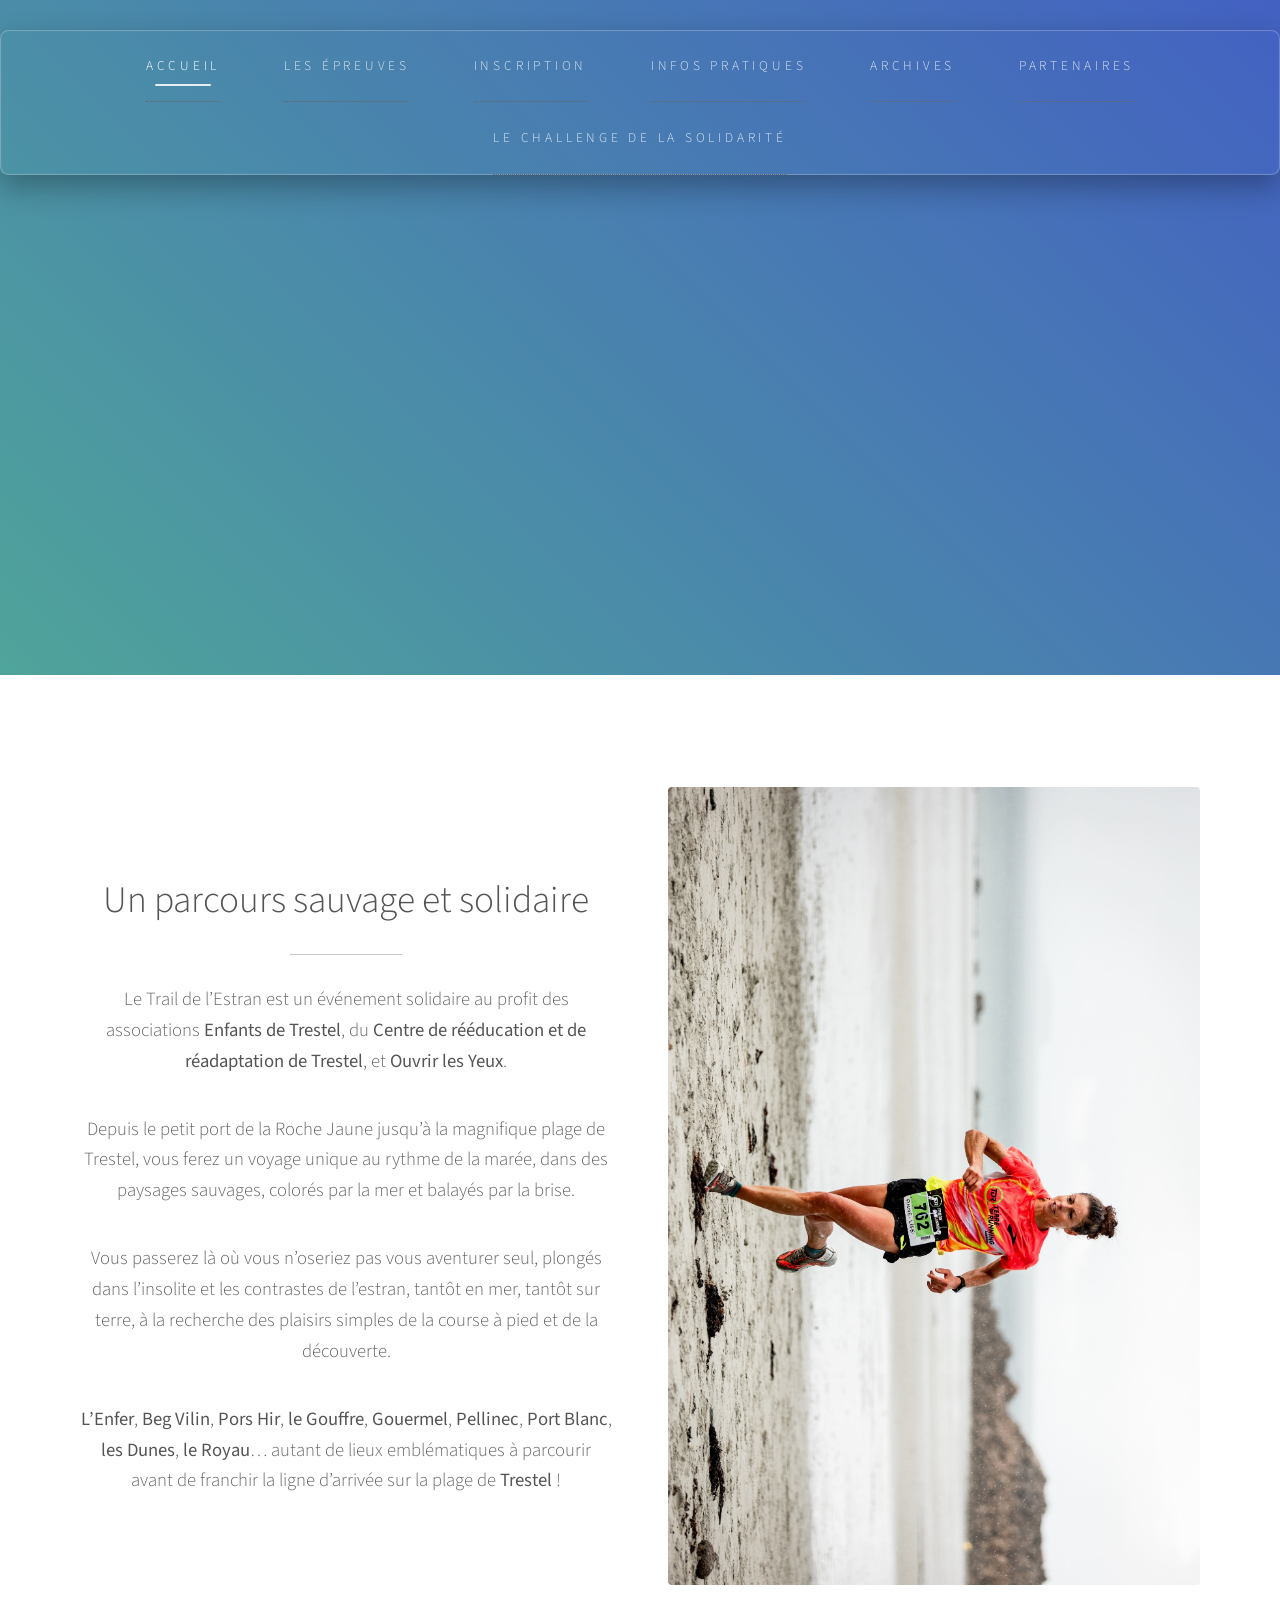
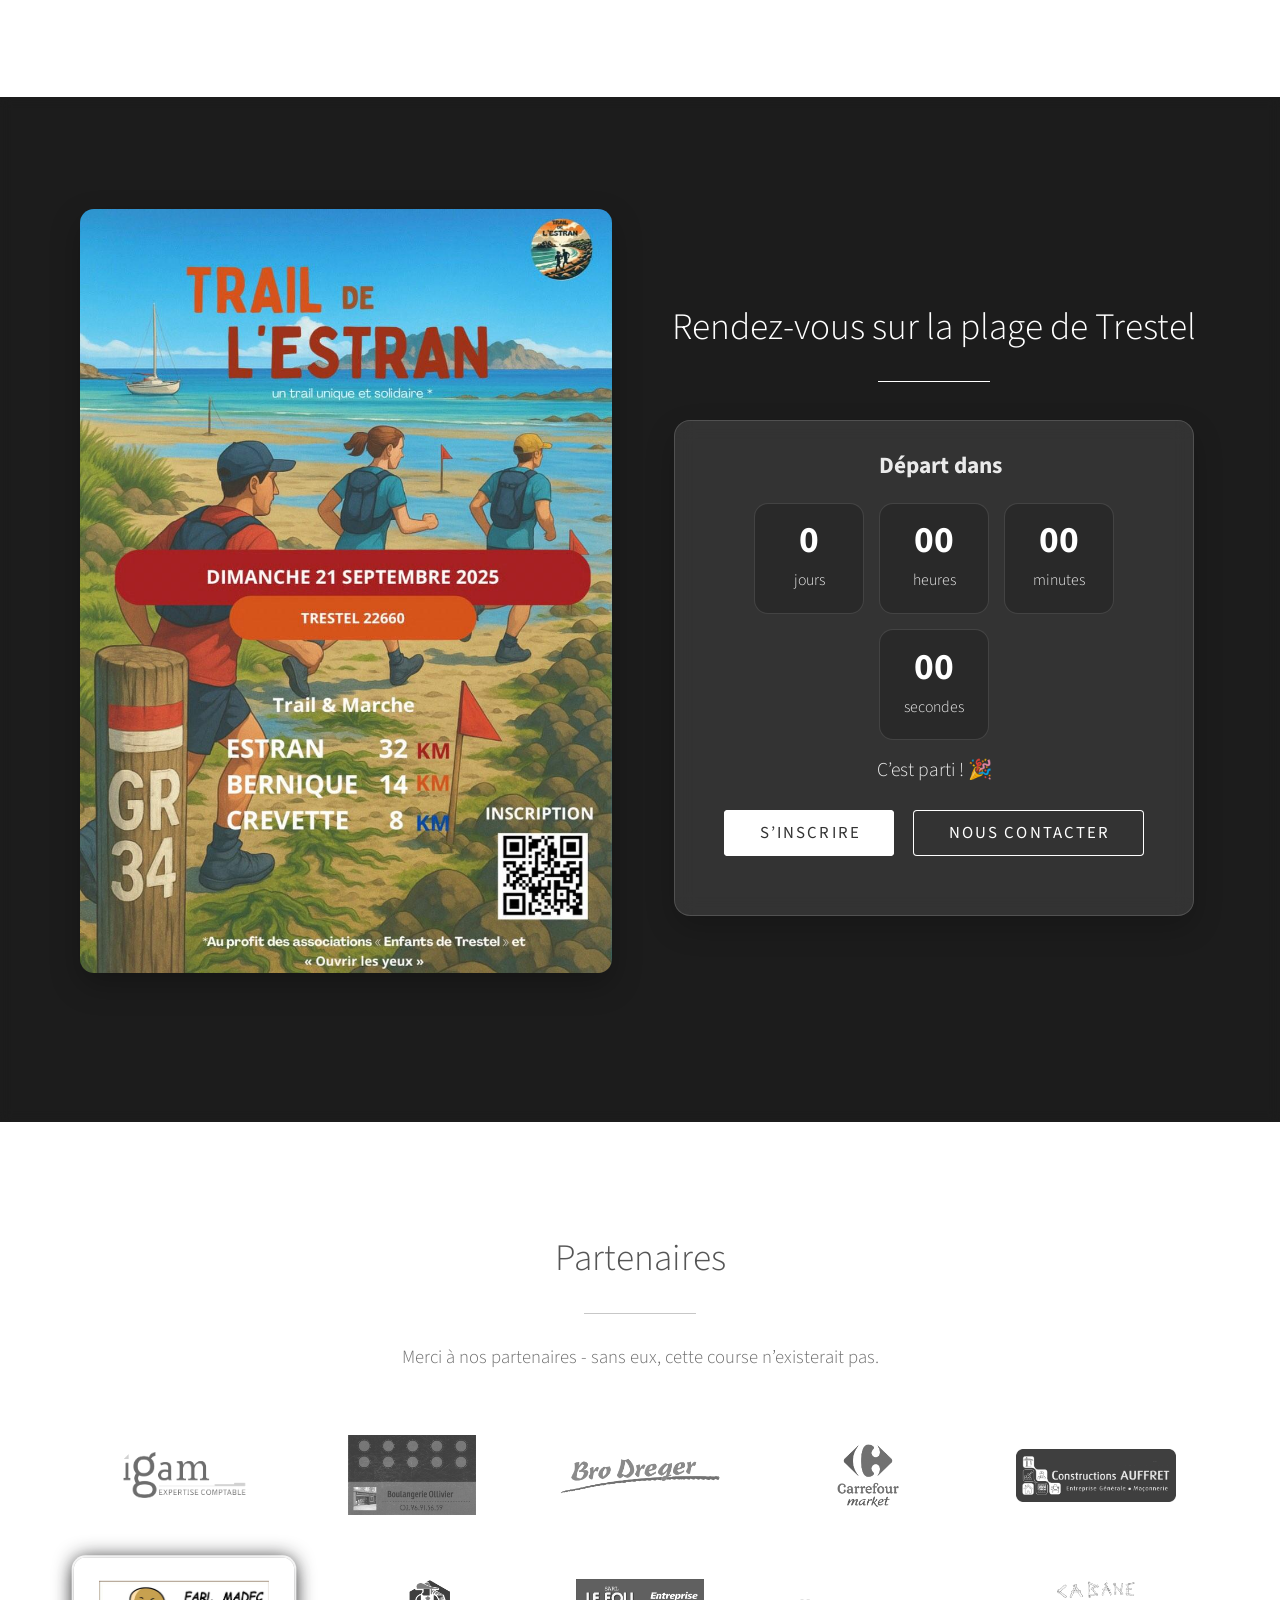
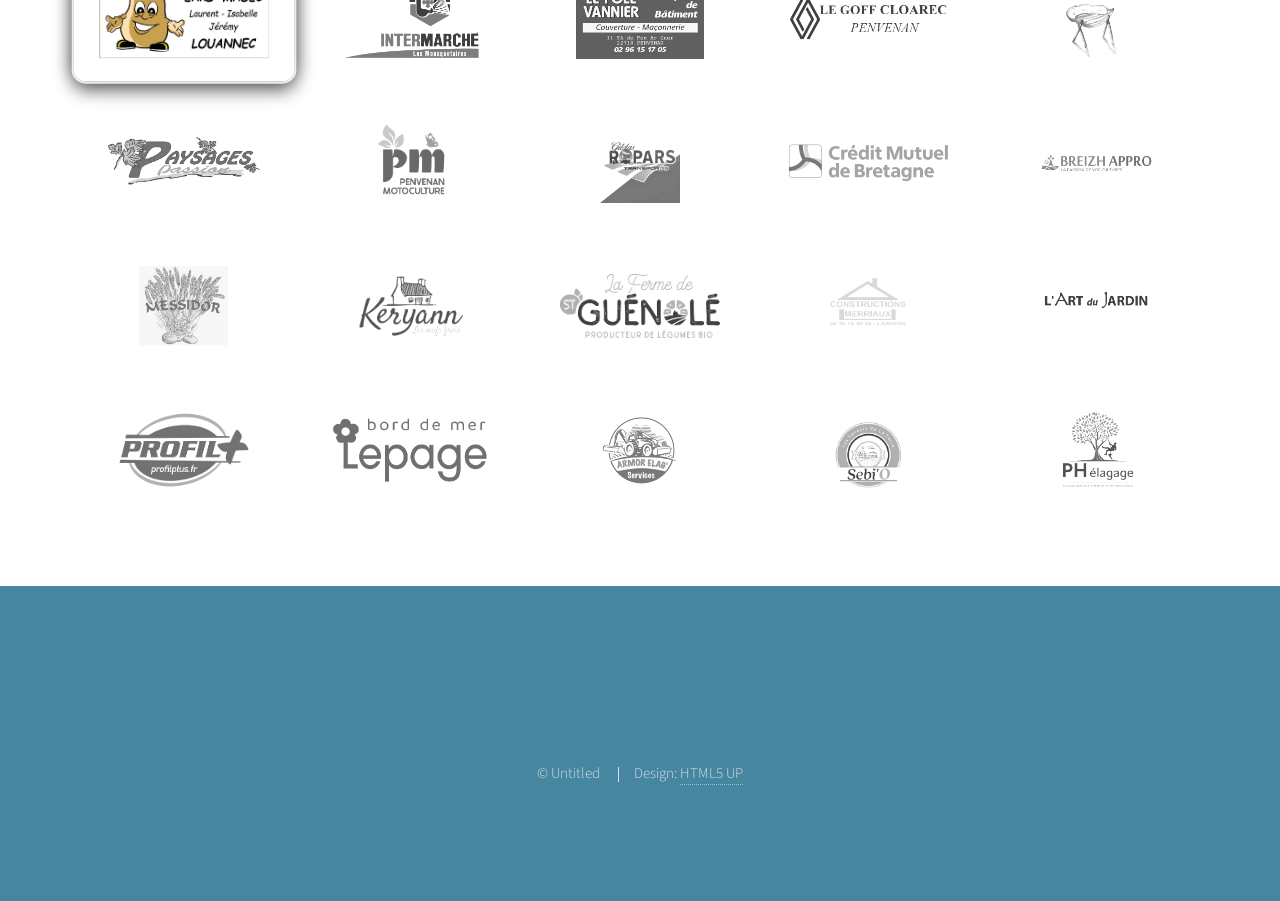
==== commit eecce3fe: "init" ====
--- a/index.html
+++ b/index.html
@@ -1,234 +1,434 @@
 <!DOCTYPE HTML>
 <html>
-	<head>
-		<title>Trail de l'Estran (22)</title>
-		<meta charset="utf-8" />
-		<meta name="description" content="Le Trail de l’Estran est une course nature unique en Côtes-d’Armor, entre terre et mer, sur l’estran breton." />
-		<meta name="viewport" content="width=device-width, initial-scale=1, user-scalable=no" />
-		<link rel="stylesheet" href="assets/css/main.css" />
-		<noscript><link rel="stylesheet" href="assets/css/noscript.css" /></noscript>
-	</head>
-	<body class="is-preload">
-
-		<!-- Header -->
-			<section id="header">
-				<div class="inner">
-					<span class="icon solid major fa-water"></span>
-					<h1>TRAIL DE L'ESTRAN</h1>
-					<p>Un trail unique et solidaire en Côtes-d’Armor.</p>
-					<ul class="actions special">
-						<li><a href="#one" class="button scrolly">Découvrir</a></li>
-					</ul>
+
+<head>
+	<title>Trail de l'Estran (22)</title>
+	<meta charset="utf-8" />
+	<meta name="description"
+		content="Le Trail de l’Estran est une course nature unique en Côtes-d’Armor, entre terre et mer, sur l’estran breton." />
+	<meta name="viewport" content="width=device-width, initial-scale=1, user-scalable=no" />
+	<link rel="stylesheet" href="assets/css/main.css" />
+	<noscript>
+		<link rel="stylesheet" href="assets/css/noscript.css" /></noscript>
+</head>
+
+
+<body class="is-preload">
+
+	<!-- Nav -->
+	<nav id="nav">
+		<ul>
+			<li class="current"><a href="#header">Accueil</a></li>
+			<li><a href="#epreuves">Les épreuves</a></li>
+			<li><a href="#inscription">Inscription</a></li>
+			<li><a href="#infos">Infos pratiques</a></li>
+			<li><a href="#archives">Archives</a></li>
+			<li><a href="#partenaires">Partenaires</a></li>
+			<li><a href="#solidarite">Le challenge de la solidarité</a></li>
+		</ul>
+	</nav>
+
+
+	<!-- Header -->
+	<section id="header">
+		<div class="inner">
+			<div class="header-badge">
+				<svg xmlns="http://www.w3.org/2000/svg" xmlns:xlink="http://www.w3.org/1999/xlink"
+					viewBox="0 0 1350 900" class="flag-bzh" aria-label="Drapeau breton" role="img">
+
+					<rect width="1350" height="900" fill="#fff" />
+					<rect x="600" width="1350" height="100" fill="#000" />
+					<rect x="600" y="200" width="1350" height="100" fill="#000" />
+					<rect y="400" width="1350" height="100" fill="#000" />
+					<rect y="600" width="1350" height="100" fill="#000" />
+					<rect y="800" width="1350" height="100" fill="#000" />
+					<use xlink:href="#ermine" x="-225" y="-122.5" />
+					<use xlink:href="#ermine" x="-75" y="-122.5" />
+					<use xlink:href="#ermine" x="75" y="-122.5" />
+					<use xlink:href="#ermine" x="225" y="-122.5" />
+					<use xlink:href="#ermine" x="-150" />
+					<g id="ermine" fill="#000">
+						<use xlink:href="#s" transform="rotate(-90 300,167.5)" />
+						<path id="s" d="M 300,167.5 l -9,-13.5 l 9,-22.5 l 9,22.5 z" />
+						<use xlink:href="#s" transform="rotate(90 300,167.5)" />
+						<path d="M 300,167.5 l 40.5,99 l -31.5,-13.5 l -9,18 l -9,-18 l -31.5,13.5 z" />
+					</g>
+					<use xlink:href="#ermine" x="150" />
+					<use xlink:href="#ermine" x="-225" y="122.5" />
+					<use xlink:href="#ermine" x="-75" y="122.5" />
+					<use xlink:href="#ermine" x="75" y="122.5" />
+					<use xlink:href="#ermine" x="225" y="122.5" />
+				</svg>
+
+			</div>
+			<h1>TRAIL DE L'ESTRAN</h1>
+			<p>Un trail unique et solidaire en Côtes-d’Armor.</p>
+
+			<p class="edition-date">
+				Prochaine édition :
+				<time datetime="2026-09-27">27 septembre 2026</time>
+			</p>
+			<ul class="actions special">
+				<li><a href="#one" class="button scrolly">Découvrir</a></li>
+			</ul>
+		</div>
+	</section>
+
+	<!-- One -->
+	<section id="one" class="main style1">
+		<div class="container">
+			<div class="row gtr-150 align-center">
+				<div class="col-6 col-12-medium">
+					<header class="major">
+						<h2>Un parcours sauvage et solidaire</h2>
+					</header>
+
+					<p>
+						Le Trail de l’Estran est un événement solidaire au profit des associations
+						<strong>Enfants de Trestel</strong>, du <strong>Centre de rééducation et de réadaptation de
+							Trestel</strong>,
+						et <strong>Ouvrir les Yeux</strong>.
+					</p>
+
+					<p>
+						Depuis le petit port de la Roche Jaune jusqu’à la magnifique plage de Trestel, vous ferez un
+						voyage unique
+						au rythme de la marée, dans des paysages sauvages, colorés par la mer et balayés par la brise.
+					</p>
+
+					<p>
+						Vous passerez là où vous n’oseriez pas vous aventurer seul, plongés dans l’insolite et les
+						contrastes de l’estran,
+						tantôt en mer, tantôt sur terre, à la recherche des plaisirs simples de la course à pied et de
+						la découverte.
+					</p>
+
+					<p>
+						<strong>L’Enfer</strong>, <strong>Beg Vilin</strong>, <strong>Pors Hir</strong>, <strong>le
+							Gouffre</strong>,
+						<strong>Gouermel</strong>, <strong>Pellinec</strong>, <strong>Port Blanc</strong>, <strong>les
+							Dunes</strong>,
+						<strong>le Royau</strong>… autant de lieux emblématiques à parcourir avant de franchir la ligne
+						d’arrivée sur la plage de
+						<strong>Trestel</strong> !
+					</p>
 				</div>
-			</section>
-
-		<!-- One -->
-			<section id="one" class="main style1">
-				<div class="container">
-					<div class="row gtr-150 align-center">
-						<div class="col-6 col-12-medium">
-							<header class="major">
-								<h2>Un parcours sauvage et solidaire</h2>
-							</header>
-
-        <p>
-          Le Trail de l’Estran est un événement solidaire au profit des associations
-          <strong>Enfants de Trestel</strong>, du <strong>Centre de rééducation et de réadaptation de Trestel</strong>,
-          et <strong>Ouvrir les Yeux</strong>.
-        </p>
-
-        <p>
-          Depuis le petit port de la Roche Jaune jusqu’à la magnifique plage de Trestel, vous ferez un voyage unique
-          au rythme de la marée, dans des paysages sauvages, colorés par la mer et balayés par la brise.
-        </p>
-
-        <p>
-          Vous passerez là où vous n’oseriez pas vous aventurer seul, plongés dans l’insolite et les contrastes de l’estran,
-          tantôt en mer, tantôt sur terre, à la recherche des plaisirs simples de la course à pied et de la découverte.
-        </p>
-
-        <p>
-          <strong>L’Enfer</strong>, <strong>Beg Vilin</strong>, <strong>Pors Hir</strong>, <strong>le Gouffre</strong>,
-          <strong>Gouermel</strong>, <strong>Pellinec</strong>, <strong>Port Blanc</strong>, <strong>les Dunes</strong>,
-          <strong>le Royau</strong>… autant de lieux emblématiques à parcourir avant de franchir la ligne d’arrivée sur la plage de
-          <strong>Trestel</strong> !
-        </p>
-      </div>
-
-      <div class="col-6 col-12-medium center-text">
-        <span class="image fit"><img src="images/0A6A7020.jpg" alt="Paysage de l’estran – Trail de l’Estran" /></span>
-      </div>
-    </div>
-  </div>
-</section>
-
-		<!-- Two -->
-<section id="two" class="main style2">
-  <div class="container">
-    <div class="row gtr-150">
-
-      <!-- Colonne gauche : affiche -->
-      <div class="col-6 col-12-medium">
-        <span class="image fit affiche">
-          <img src="images/affiche.jpg" alt="Affiche du Trail de l’Estran" />
-        </span>
-      </div>
-
-      <!-- Colonne droite : titre + encart -->
-      <div class="col-6 col-12-medium center-event">
-        <header class="major">
-          <h2>Rendez-vous sur la plage de Trestel</h2>
-        </header>
-
-        <div class="countdown-card">
-          <p class="countdown-kicker">
-            <span class="icon solid fa-calendar"></span>
-            Départ dans
-          </p>
-
-          <div id="countdown" class="countdown">
-            <div class="unit"><span class="num" id="cd-days">--</span><span class="label">jours</span></div>
-            <div class="unit"><span class="num" id="cd-hours">--</span><span class="label">heures</span></div>
-            <div class="unit"><span class="num" id="cd-mins">--</span><span class="label">minutes</span></div>
-            <div class="unit"><span class="num" id="cd-secs">--</span><span class="label">secondes</span></div>
-          </div>
-
-          <p class="countdown-note" id="countdown-note">Prépare tes chaussures 👟</p>
-
-          <ul class="actions">
-            <li>
-              <a href="https://estran.adeorun.com/" class="button primary" target="_blank" rel="noopener">
-                S’inscrire
-              </a>
-            </li>
-            <li>
-              <a href="#contact" class="button">Nous contacter</a>
-            </li>
-          </ul>
-        </div>
-      </div>
-
-    </div>
-  </div>
-</section>
-
-
-		<!-- Three -->
-			<section id="three" class="main style1 special">
-				<div class="container">
+
+				<div class="col-6 col-12-medium center-text">
+					<span class="image fit"><img src="images/0A6A7020.jpg"
+							alt="Paysage de l’estran – Trail de l’Estran" /></span>
+				</div>
+			</div>
+		</div>
+	</section>
+
+	<!-- Two -->
+	<section id="two" class="main style2">
+		<div class="container">
+			<div class="row gtr-150">
+
+				<!-- Colonne gauche : affiche -->
+				<div class="col-6 col-12-medium">
+					<span class="image fit affiche">
+						<img src="images/affiche.jpg" alt="Affiche du Trail de l’Estran" />
+					</span>
+				</div>
+
+				<!-- Colonne droite : titre + encart -->
+				<div class="col-6 col-12-medium center-event">
 					<header class="major">
-						<h2>Adipiscing amet consequat</h2>
+						<h2>Rendez-vous sur la plage de Trestel</h2>
 					</header>
-					<p>Ante nunc accumsan et aclacus nascetur ac ante amet sapien sed.</p>
-					<div class="row gtr-150">
-						<div class="col-4 col-12-medium">
-							<span class="image fit"><img src="images/pic02.jpg" alt="" /></span>
-							<h3>Magna feugiat lorem</h3>
-							<p>Adipiscing a commodo ante nunc magna lorem et interdum mi ante nunc lobortis non amet vis sed volutpat et nascetur.</p>
-							<ul class="actions special">
-								<li><a href="#" class="button">More</a></li>
-							</ul>
+
+					<div class="countdown-card">
+						<p class="countdown-kicker">
+							<span class="icon solid fa-calendar"></span>
+							Départ dans
+						</p>
+
+						<div id="countdown" class="countdown">
+							<div class="unit"><span class="num" id="cd-days">--</span><span class="label">jours</span>
+							</div>
+							<div class="unit"><span class="num" id="cd-hours">--</span><span class="label">heures</span>
+							</div>
+							<div class="unit"><span class="num" id="cd-mins">--</span><span class="label">minutes</span>
+							</div>
+							<div class="unit"><span class="num" id="cd-secs">--</span><span
+									class="label">secondes</span></div>
 						</div>
-						<div class="col-4 col-12-medium">
-							<span class="image fit"><img src="images/pic03.jpg" alt="" /></span>
-							<h3>Magna feugiat lorem</h3>
-							<p>Adipiscing a commodo ante nunc magna lorem et interdum mi ante nunc lobortis non amet vis sed volutpat et nascetur.</p>
-							<ul class="actions special">
-								<li><a href="#" class="button">More</a></li>
-							</ul>
-						</div>
-						<div class="col-4 col-12-medium">
-							<span class="image fit"><img src="images/pic04.jpg" alt="" /></span>
-							<h3>Magna feugiat lorem</h3>
-							<p>Adipiscing a commodo ante nunc magna lorem et interdum mi ante nunc lobortis non amet vis sed volutpat et nascetur.</p>
-							<ul class="actions special">
-								<li><a href="#" class="button">More</a></li>
-							</ul>
-						</div>
+
+						<p class="countdown-note" id="countdown-note">Prépare tes chaussures 👟</p>
+
+						<ul class="actions">
+							<li>
+								<a href="https://estran.adeorun.com/" class="button primary" target="_blank"
+									rel="noopener">
+									S’inscrire
+								</a>
+							</li>
+							<li>
+								<a href="#contact" class="button">Nous contacter</a>
+							</li>
+						</ul>
 					</div>
 				</div>
-			</section>
-
-		<!-- Four -->
-			<section id="four" class="main style2 special">
-				<div class="container">
-					<header class="major">
-						<h2>Ipsum feugiat consequat?</h2>
-					</header>
-					<p>Sed lacus nascetur ac ante amet sapien.</p>
-					<ul class="actions special">
-						<li><a href="#" class="button wide primary">Sign Up</a></li>
-						<li><a href="#" class="button wide">Learn More</a></li>
-					</ul>
-				</div>
-			</section>
-
-
-		<!-- Footer -->
-			<section id="footer">
-				<ul class="icons">
-					<li><a href="#" class="icon brands alt fa-twitter"><span class="label">Twitter</span></a></li>
-					<li><a href="#" class="icon brands alt fa-facebook-f"><span class="label">Facebook</span></a></li>
-					<li><a href="#" class="icon brands alt fa-instagram"><span class="label">Instagram</span></a></li>
-					<li><a href="#" class="icon brands alt fa-github"><span class="label">GitHub</span></a></li>
-					<li><a href="#" class="icon solid alt fa-envelope"><span class="label">Email</span></a></li>
-				</ul>
-				<ul class="copyright">
-					<li>&copy; Untitled</li><li>Design: <a href="http://html5up.net">HTML5 UP</a></li>
-				</ul>
-			</section>
-
-		<!-- Scripts -->
-			<script src="assets/js/jquery.min.js"></script>
-			<script src="assets/js/jquery.scrolly.min.js"></script>
-			<script src="assets/js/browser.min.js"></script>
-			<script src="assets/js/breakpoints.min.js"></script>
-			<script src="assets/js/util.js"></script>
-			<script src="assets/js/main.js"></script>
-
-<script>
-  const TRAIL_DATE_ISO = "2026-09-27T00:00:00+02:00";
-
-  const dEl = document.getElementById("cd-days");
-  const hEl = document.getElementById("cd-hours");
-  const mEl = document.getElementById("cd-mins");
-  const sEl = document.getElementById("cd-secs");
-  const noteEl = document.getElementById("countdown-note");
-
-  function pad(n) { return String(n).padStart(2, "0"); }
-
-  function tick() {
-    const target = new Date(TRAIL_DATE_ISO).getTime();
-    const now = Date.now();
-    let diff = target - now;
-
-    if (diff <= 0) {
-      dEl.textContent = "0";
-      hEl.textContent = "00";
-      mEl.textContent = "00";
-      sEl.textContent = "00";
-      if (noteEl) noteEl.textContent = "C’est parti ! 🎉";
-      return;
-    }
-
-    const days = Math.floor(diff / (1000 * 60 * 60 * 24));
-    diff -= days * (1000 * 60 * 60 * 24);
-    const hours = Math.floor(diff / (1000 * 60 * 60));
-    diff -= hours * (1000 * 60 * 60);
-    const mins = Math.floor(diff / (1000 * 60));
-    diff -= mins * (1000 * 60);
-    const secs = Math.floor(diff / 1000);
-
-    dEl.textContent = String(days);
-    hEl.textContent = pad(hours);
-    mEl.textContent = pad(mins);
-    sEl.textContent = pad(secs);
-  }
-
-  tick();
-  setInterval(tick, 1000);
-</script>
-
-
-	</body>
+
+			</div>
+		</div>
+	</section>
+
+
+	<!-- Partenaires -->
+	<section id="partenaires" class="main style1 special">
+		<div class="container">
+			<header class="major">
+				<h2>Partenaires</h2>
+			</header>
+
+			<p class="partners-intro">
+				Merci à nos partenaires - sans eux, cette course n’existerait pas.
+			</p>
+
+			<div class="partners-grid" id="partners-grid">
+				<!-- Remplace les src/alt par tes vrais logos -->
+				<a class="partner" aria-label="Partenaire 1" title="Partenaire 1">
+					<img src="images/logos_partenaires/logo_01.jpg" alt="Logo Partenaire 1" loading="lazy" />
+				</a>
+				<a class="partner" aria-label="Partenaire 2" title="Partenaire 2">
+					<img src="images/logos_partenaires/logo_02.jpg" alt="Logo Partenaire 2" loading="lazy" />
+				</a>
+				<a class="partner" aria-label="Partenaire 3" title="Partenaire 3">
+					<img src="images/logos_partenaires/logo_03.jpg" alt="Logo Partenaire 3" loading="lazy" />
+				</a>
+				<a class="partner" aria-label="Partenaire 4" title="Partenaire 4">
+					<img src="images/logos_partenaires/logo_04.jpg" alt="Logo Partenaire 4" loading="lazy" />
+				</a>
+				<a class="partner" aria-label="Partenaire 5" title="Partenaire 5">
+					<img src="images/logos_partenaires/logo_05.jpg" alt="Logo Partenaire 5" loading="lazy" />
+				</a>
+				<a class="partner" aria-label="Partenaire 6" title="Partenaire 6">
+					<img src="images/logos_partenaires/logo_06.jpg" alt="Logo Partenaire 6" loading="lazy" />
+				</a>
+				<a class="partner" aria-label="Partenaire 7" title="Partenaire 7">
+					<img src="images/logos_partenaires/logo_07.jpg" alt="Logo Partenaire 7" loading="lazy" />
+				</a>
+				<a class="partner" aria-label="Partenaire 8" title="Partenaire 8">
+					<img src="images/logos_partenaires/logo_08.jpg" alt="Logo Partenaire 8" loading="lazy" />
+				</a>
+				<a class="partner" aria-label="Partenaire 9" title="Partenaire 9">
+					<img src="images/logos_partenaires/logo_09.jpg" alt="Logo Partenaire 9" loading="lazy" />
+				</a>
+				<a class="partner" aria-label="Partenaire 10" title="Partenaire 10">
+					<img src="images/logos_partenaires/logo_10.jpg" alt="Logo Partenaire 10" loading="lazy" />
+				</a>
+				<a class="partner" aria-label="Partenaire 11" title="Partenaire 11">
+					<img src="images/logos_partenaires/logo_11.jpg" alt="Logo Partenaire 11" loading="lazy" />
+				</a>
+				<a class="partner" aria-label="Partenaire 12" title="Partenaire 12">
+					<img src="images/logos_partenaires/logo_12.jpg" alt="Logo Partenaire 12" loading="lazy" />
+				</a>
+				<a class="partner" aria-label="Partenaire 13" title="Partenaire 13">
+					<img src="images/logos_partenaires/logo_13.jpg" alt="Logo Partenaire 13" loading="lazy" />
+				</a>
+				<a class="partner" aria-label="Partenaire 14" title="Partenaire 14">
+					<img src="images/logos_partenaires/logo_14.jpg" alt="Logo Partenaire 14" loading="lazy" />
+				</a>
+				<a class="partner" aria-label="Partenaire 15" title="Partenaire 15">
+					<img src="images/logos_partenaires/logo_15.jpg" alt="Logo Partenaire 15" loading="lazy" />
+				</a>
+				<a class="partner" aria-label="Partenaire 16" title="Partenaire 16">
+					<img src="images/logos_partenaires/logo_16.jpg" alt="Logo Partenaire 16" loading="lazy" />
+				</a>
+				<a class="partner" aria-label="Partenaire 17" title="Partenaire 17">
+					<img src="images/logos_partenaires/logo_17.jpg" alt="Logo Partenaire 17" loading="lazy" />
+				</a>
+				<a class="partner" aria-label="Partenaire 18" title="Partenaire 18">
+					<img src="images/logos_partenaires/logo_18.jpg" alt="Logo Partenaire 18" loading="lazy" />
+				</a>
+				<a class="partner" aria-label="Partenaire 19" title="Partenaire 19">
+					<img src="images/logos_partenaires/logo_19.jpg" alt="Logo Partenaire 19" loading="lazy" />
+				</a>
+				<a class="partner" aria-label="Partenaire 20" title="Partenaire 20">
+					<img src="images/logos_partenaires/logo_20.jpg" alt="Logo Partenaire 20" loading="lazy" />
+				</a>
+				<a class="partner" aria-label="Partenaire 21" title="Partenaire 21">
+					<img src="images/logos_partenaires/logo_21.jpg" alt="Logo Partenaire 21" loading="lazy" />
+				</a>
+				<a class="partner" aria-label="Partenaire 22" title="Partenaire 22">
+					<img src="images/logos_partenaires/logo_22.jpg" alt="Logo Partenaire 22" loading="lazy" />
+				</a>
+				<a class="partner" aria-label="Partenaire 23" title="Partenaire 23">
+					<img src="images/logos_partenaires/logo_23.jpg" alt="Logo Partenaire 23" loading="lazy" />
+				</a>
+				<a class="partner" aria-label="Partenaire 24" title="Partenaire 24">
+					<img src="images/logos_partenaires/logo_24.jpg" alt="Logo Partenaire 24" loading="lazy" />
+				</a>
+				<a class="partner" aria-label="Partenaire 25" title="Partenaire 25">
+					<img src="images/logos_partenaires/logo_25.jpg" alt="Logo Partenaire 25" loading="lazy" />
+				</a>
+
+
+			</div>
+		</div>
+	</section>
+
+
+	<!-- Footer -->
+	<section id="footer">
+		<ul class="icons">
+			<li><a href="#" class="icon brands alt fa-twitter"><span class="label">Twitter</span></a></li>
+			<li><a href="#" class="icon brands alt fa-facebook-f"><span class="label">Facebook</span></a></li>
+			<li><a href="#" class="icon brands alt fa-instagram"><span class="label">Instagram</span></a></li>
+			<li><a href="#" class="icon brands alt fa-github"><span class="label">GitHub</span></a></li>
+			<li><a href="#" class="icon solid alt fa-envelope"><span class="label">Email</span></a></li>
+		</ul>
+		<ul class="copyright">
+			<li>&copy; Untitled</li>
+			<li>Design: <a href="http://html5up.net">HTML5 UP</a></li>
+		</ul>
+	</section>
+
+	<!-- Scripts -->
+	<script src="assets/js/jquery.min.js"></script>
+	<script src="assets/js/jquery.scrolly.min.js"></script>
+	<script src="assets/js/browser.min.js"></script>
+	<script src="assets/js/breakpoints.min.js"></script>
+	<script src="assets/js/util.js"></script>
+	<script src="assets/js/main.js"></script>
+
+	<script>
+		const TRAIL_DATE_ISO = "2026-09-27T00:00:00+02:00";
+
+		const dEl = document.getElementById("cd-days");
+		const hEl = document.getElementById("cd-hours");
+		const mEl = document.getElementById("cd-mins");
+		const sEl = document.getElementById("cd-secs");
+		const noteEl = document.getElementById("countdown-note");
+
+		function pad(n) {
+			return String(n).padStart(2, "0");
+		}
+
+		function tick() {
+			const target = new Date(TRAIL_DATE_ISO).getTime();
+			const now = Date.now();
+			let diff = target - now;
+
+			if (diff <= 0) {
+				dEl.textContent = "0";
+				hEl.textContent = "00";
+				mEl.textContent = "00";
+				sEl.textContent = "00";
+				if (noteEl) noteEl.textContent = "C’est parti ! 🎉";
+				return;
+			}
+
+			const days = Math.floor(diff / (1000 * 60 * 60 * 24));
+			diff -= days * (1000 * 60 * 60 * 24);
+			const hours = Math.floor(diff / (1000 * 60 * 60));
+			diff -= hours * (1000 * 60 * 60);
+			const mins = Math.floor(diff / (1000 * 60));
+			diff -= mins * (1000 * 60);
+			const secs = Math.floor(diff / 1000);
+
+			dEl.textContent = String(days);
+			hEl.textContent = pad(hours);
+			mEl.textContent = pad(mins);
+			sEl.textContent = pad(secs);
+		}
+
+		tick();
+		setInterval(tick, 1000);
+	</script>
+
+	<script>
+		// 1) Nav devient "foncée" dès qu'on quitte le header
+		const nav = document.getElementById("nav");
+		const header = document.getElementById("header");
+
+		const headerObserver = new IntersectionObserver(
+			(entries) => {
+				// Si le header n'est plus visible => scrolled
+				const isHeaderVisible = entries[0].isIntersecting;
+				nav.classList.toggle("scrolled", !isHeaderVisible);
+			}, {
+				threshold: 0.2
+			}
+		);
+
+		if (header) headerObserver.observe(header);
+
+		// 2) Onglet actif selon la section visible (scrollspy)
+		const navLinks = Array.from(document.querySelectorAll('#nav a[href^="#"]'));
+		const sections = navLinks
+			.map(a => document.querySelector(a.getAttribute("href")))
+			.filter(Boolean);
+
+		const setActiveLink = (id) => {
+			// retire active partout
+			document.querySelectorAll("#nav li").forEach(li => li.classList.remove("active", "current"));
+			// active le bon li
+			const link = document.querySelector(`#nav a[href="#${CSS.escape(id)}"]`);
+			if (link && link.parentElement) link.parentElement.classList.add("active");
+		};
+
+		const sectionObserver = new IntersectionObserver(
+			(entries) => {
+				// On prend la section la plus "visible" parmi celles en intersection
+				const visible = entries
+					.filter(e => e.isIntersecting)
+					.sort((a, b) => b.intersectionRatio - a.intersectionRatio)[0];
+
+				if (visible) setActiveLink(visible.target.id);
+			}, {
+				// Ajuste pour déclencher quand la section est bien engagée
+				rootMargin: "-35% 0px -55% 0px",
+				threshold: [0.1, 0.25, 0.5, 0.75]
+			}
+		);
+
+		sections.forEach(sec => sectionObserver.observe(sec));
+
+		// option: au clic, on force l'actif immédiatement
+		navLinks.forEach(a => {
+			a.addEventListener("click", () => {
+				const id = a.getAttribute("href").slice(1);
+				if (id) setActiveLink(id);
+			});
+		});
+	</script>
+
+	<script>
+		(function () {
+			const grid = document.getElementById("partners-grid");
+			if (!grid) return;
+
+			const items = Array.from(grid.querySelectorAll(".partner"));
+			if (items.length === 0) return;
+
+			let currentIndex = -1;
+
+			function highlightRandom() {
+				// Retire le highlight actuel
+				items.forEach(el => el.classList.remove("is-highlight"));
+
+				// Choisit un index différent du précédent
+				let nextIndex;
+				do {
+					nextIndex = Math.floor(Math.random() * items.length);
+				} while (nextIndex === currentIndex && items.length > 1);
+
+				// Applique le highlight
+				items[nextIndex].classList.add("is-highlight");
+				currentIndex = nextIndex;
+			}
+
+			highlightRandom();
+			setInterval(highlightRandom, 2000);
+		})();
+	</script>
+
+
+</body>
+
 </html>
--- a/assets/css/main.css
+++ b/assets/css/main.css
@@ -3765,3 +3765,347 @@
 #two .label {
   color: #fff;
 }
+
+
+/* Header: drapeau + date */
+#header .header-badge {
+  display: inline-flex;
+  flex-direction: column;
+  align-items: center;
+  gap: 0.6em;
+  margin-bottom: 1.2em;
+}
+
+#header .flag-bzh {
+  width: 84px;
+  height: auto;
+  filter: drop-shadow(0 10px 18px rgba(0,0,0,0.35));
+  opacity: 0.98;
+}
+
+#header .edition-date {
+  margin: 0;
+  font-weight: 700;
+  letter-spacing: 0.02em;
+  background: rgba(0,0,0,0.35);
+  border: 1px solid rgba(255,255,255,0.18);
+  padding: 0.45em 0.85em;
+  border-radius: 999px;
+  backdrop-filter: blur(6px);
+  -webkit-backdrop-filter: blur(6px);
+}
+
+/* Option: rendre la date un peu plus petite sur mobile */
+@media screen and (max-width: 736px) {
+  #header .flag-bzh { width: 70px; }
+  #header .edition-date { font-size: 0.95em; }
+}
+
+#header .edition-date {
+  margin: 1.2em 0 1.6em 0;
+  text-align: center;
+}
+
+#header .edition-date {
+  display: inline-block;
+}
+
+
+/* Drapeau breton : noir légèrement transparent */
+#header .flag-bzh {
+  width: 80px;
+  height: auto;
+  opacity: 0.8; /* ajuste entre 0.7 et 0.9 */
+}
+
+/* Animation douce du drapeau */
+@keyframes flagIntro {
+  from {
+    opacity: 0;
+    transform: translateY(-12px) scale(0.96);
+  }
+  to {
+    opacity: 0.85;
+    transform: translateY(0) scale(1);
+  }
+}
+
+#header .flag-bzh {
+  animation: flagIntro 1.2s ease-out forwards;
+}
+
+@keyframes flagFloat {
+  0%   { transform: translateY(0); }
+  50%  { transform: translateY(-4px); }
+  100% { transform: translateY(0); }
+}
+
+#header .flag-bzh {
+  animation:
+    flagIntro 1.2s ease-out forwards,
+    flagFloat 6s ease-in-out infinite;
+}
+
+@media (prefers-reduced-motion: reduce) {
+  #header .flag-bzh {
+    animation: none;
+  }
+}
+
+
+
+
+
+
+/* === Nav capsule FIXE, visible au scroll === */
+
+#nav {
+  position: fixed;                 /* visible au scroll */
+  top: 1.6em;                      /* espace avec le haut */
+  left: 0;
+  width: 100%;
+  text-align: center;
+  z-index: 1000;
+}
+
+#nav > ul {
+  display: inline-block;
+  border-radius: 0.45em;           /* un peu plus arrondi */
+  box-shadow:
+    inset 0px 0px 1px 1px rgba(255, 255, 255, 0.25),
+    0 12px 30px rgba(0,0,0,0.30);
+  padding: 0 2em;                  /* plus large */
+  margin: 0;
+  list-style: none;
+  background: transparent;
+}
+
+#nav > ul > li {
+  display: inline-block;
+  text-align: center;
+  padding: 0 1.6em;                /* plus d’air entre onglets */
+  margin: 0;
+}
+
+/* Liens */
+#nav > ul > li > a,
+#nav > ul > li > span {
+  display: block;
+  color: rgba(255, 255, 255, 0.8);
+  text-transform: uppercase;
+  text-decoration: none;
+  font-size: 0.72em;               /* légèrement plus lisible */
+  letter-spacing: 0.28em;
+  height: 5.4em;                   /* PLUS HAUT */
+  line-height: 5.4em;
+  transition: all .25s ease-in-out;
+  outline: 0;
+  white-space: nowrap;
+}
+
+/* Hover */
+#nav > ul > li:hover > a {
+  color: #fff;
+}
+
+/* Actif */
+#nav > ul > li.active > a,
+#nav > ul > li.current > a {
+  color: #fff;
+}
+
+/* Éviter que le header passe sous la nav */
+#header {
+  padding-top: 8em;
+}
+
+@media screen and (max-width: 980px) {
+  #nav {
+    top: 1.2em;
+  }
+
+  #nav > ul > li {
+    padding: 0 1.1em;
+  }
+
+  #nav > ul > li > a {
+    height: 4.6em;
+    line-height: 4.6em;
+    letter-spacing: 0.2em;
+  }
+
+  #header {
+    padding-top: 7em;
+  }
+}
+
+@media screen and (max-width: 736px) {
+  #nav {
+    top: 0.8em;
+  }
+
+  #nav > ul {
+    padding: 0.6em 1em;
+  }
+
+  #nav > ul > li {
+    padding: 0 0.8em;
+  }
+
+  #nav > ul > li > a {
+    height: 3.6em;
+    line-height: 3.6em;
+    font-size: 0.66em;
+    letter-spacing: 0.16em;
+  }
+
+  #header {
+    padding-top: 6.2em;
+  }
+}
+
+
+/* Onglet actif : plus visible + petit underline */
+#nav > ul > li.active > a,
+#nav > ul > li.current > a {
+  color: #fff;
+  position: relative;
+}
+
+#nav > ul > li.active > a::after,
+#nav > ul > li.current > a::after {
+  content: "";
+  position: absolute;
+  left: 12%;
+  right: 12%;
+  bottom: 1.15em;
+  height: 2px;
+  background: rgba(255,255,255,0.85);
+  border-radius: 999px;
+}
+
+
+/* Nav : état "sur header" (transparent) — déjà ton style */
+#nav > ul {
+  transition: background-color .25s ease, box-shadow .25s ease;
+}
+
+/* Nav : état "scrolled" (fond sombre pour lisibilité) */
+#nav.scrolled > ul {
+  background: rgba(0, 0, 0, 0.5);
+  box-shadow:
+    inset 0px 0px 1px 1px rgba(255, 255, 255, 0.18),
+    0 px 30px rgba(0,0,0,0.35);
+}
+
+/* Option : contour un poil plus visible en scrolled */
+#nav.scrolled > ul {
+  /* ton contour inset est déjà géré par box-shadow,
+     mais si tu veux encore plus net, tu peux ajouter: */
+  /* outline: 1px solid rgba(255,255,255,0.25); */
+}
+
+#nav > ul {
+  transition:
+    background-color 0.35s ease,
+    box-shadow 0.35s ease,
+    border-color 0.35s ease;
+}
+
+
+/* --- Partenaires --- */
+.partners-intro {
+  max-width: 48em;
+  margin: 0 auto 2.2em auto;
+  opacity: 0.95;
+}
+
+/* Grille responsive */
+.partners-grid {
+  display: grid;
+  grid-template-columns: repeat(5, minmax(0, 1fr));
+  gap: 1.1em;
+  align-items: center;
+}
+
+/* Carte logo */
+.partner {
+  display: flex;
+  align-items: center;
+  justify-content: center;
+  padding: 1.1em;
+  border-radius: 0.6em;
+  text-decoration: none;
+  border: 1px solid rgba(255,255,255,0.14);
+  background: rgba(255,255,255,0.04);
+  transition: transform .25s ease, background-color .25s ease, border-color .25s ease;
+}
+
+/* Logos : taille propre */
+.partner img {
+  width: 100%;
+  max-width: 160px;
+  max-height: 80px;
+  object-fit: contain;
+  display: block;
+
+  /* Voile par défaut */
+  filter: grayscale(1) contrast(1.05);
+  opacity: 0.75;
+
+  transition: filter .35s ease, opacity .35s ease;
+}
+
+/* Hover : petit lift */
+.partner:hover {
+  transform: translateY(-2px);
+  background: rgba(255,255,255,0.06);
+  border-color: rgba(255,255,255,0.22);
+}
+
+/* Hover : un peu plus visible */
+.partner:hover img {
+  opacity: 0.9;
+  filter: grayscale(0.4) contrast(1.05);
+}
+
+/* Highlight automatique (logo en couleur) */
+.partner.is-highlight img {
+  filter: none;
+  opacity: 1;
+}
+
+/* Responsive */
+@media screen and (max-width: 980px) {
+  .partners-grid { grid-template-columns: repeat(4, minmax(0, 1fr)); }
+}
+@media screen and (max-width: 736px) {
+  .partners-grid { grid-template-columns: repeat(2, minmax(0, 1fr)); }
+  .partner { padding: 0.9em; }
+  .partner img { max-height: 70px; }
+}
+
+
+/* Highlight partenaire : plus visible */
+.partner.is-highlight {
+  position: relative;
+  z-index: 2;
+  transform: scale(1.06);
+  background: rgba(255,255,255,0.06);
+  border-color: transparent; /* on laisse le néon faire le job */
+  box-shadow:
+    0 0 0 2px rgba(255,255,255,0.85),
+    0 0 18px rgba(20, 20, 21, 0.85),
+    0 10px 16px rgba(0,0,0,0.35);
+}
+
+.partner.is-highlight img {
+  filter: none;
+  opacity: 1;
+}
+
+.partner {
+  transition: transform .5s ease, background-color .5s ease, border-color .5s ease, box-shadow .5s ease;
+}
+
+
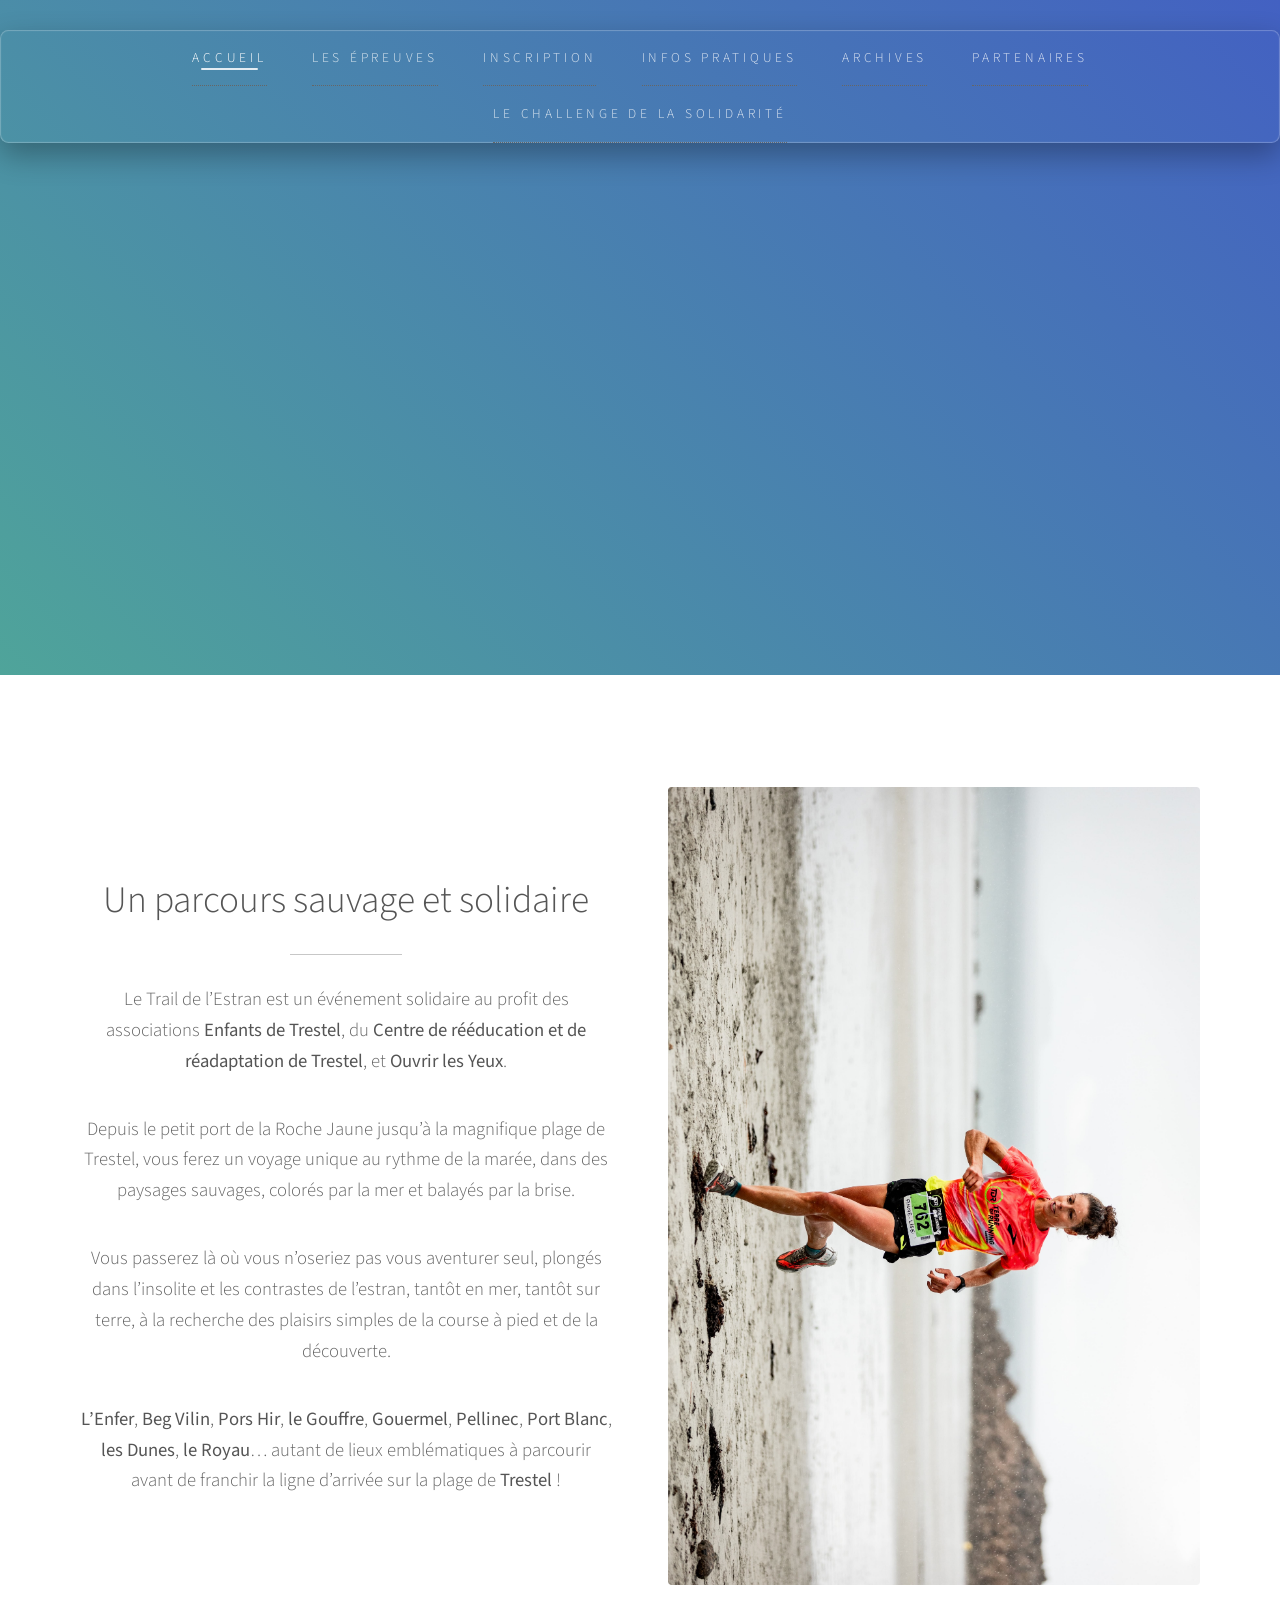
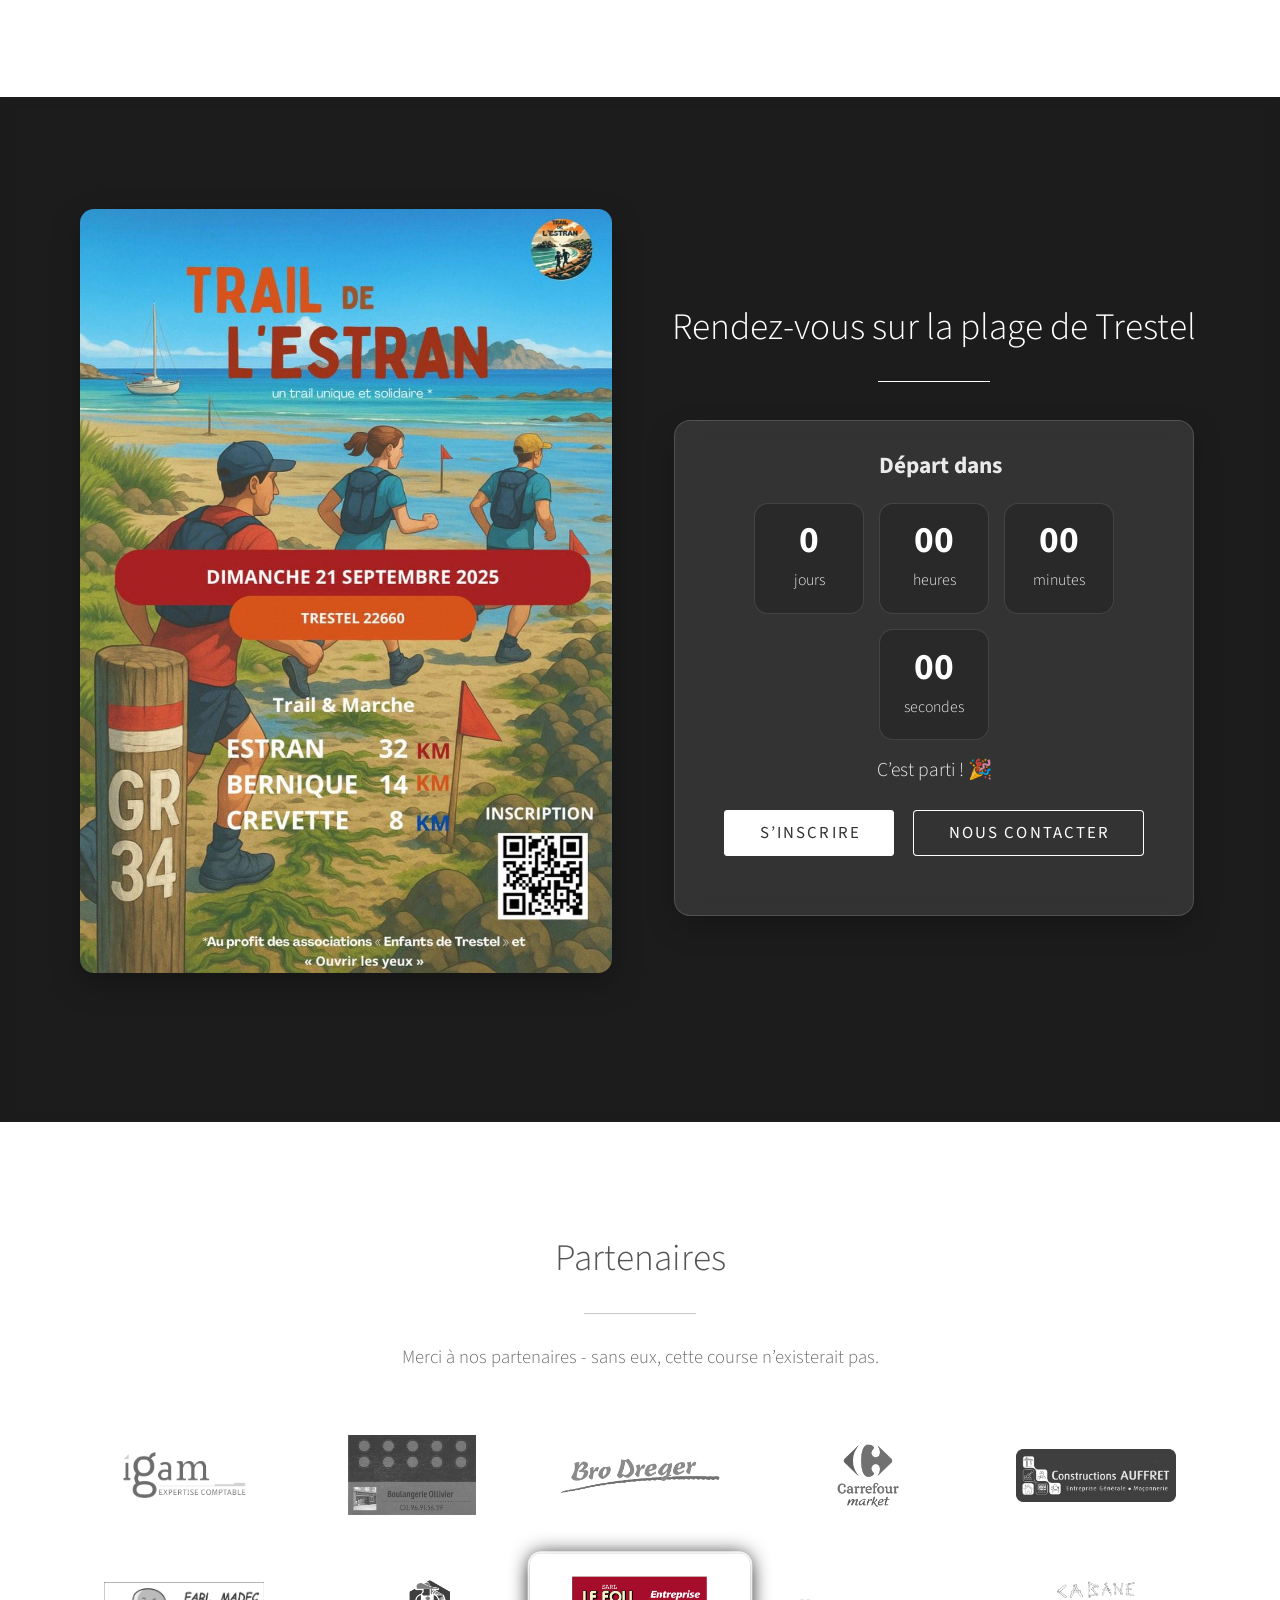
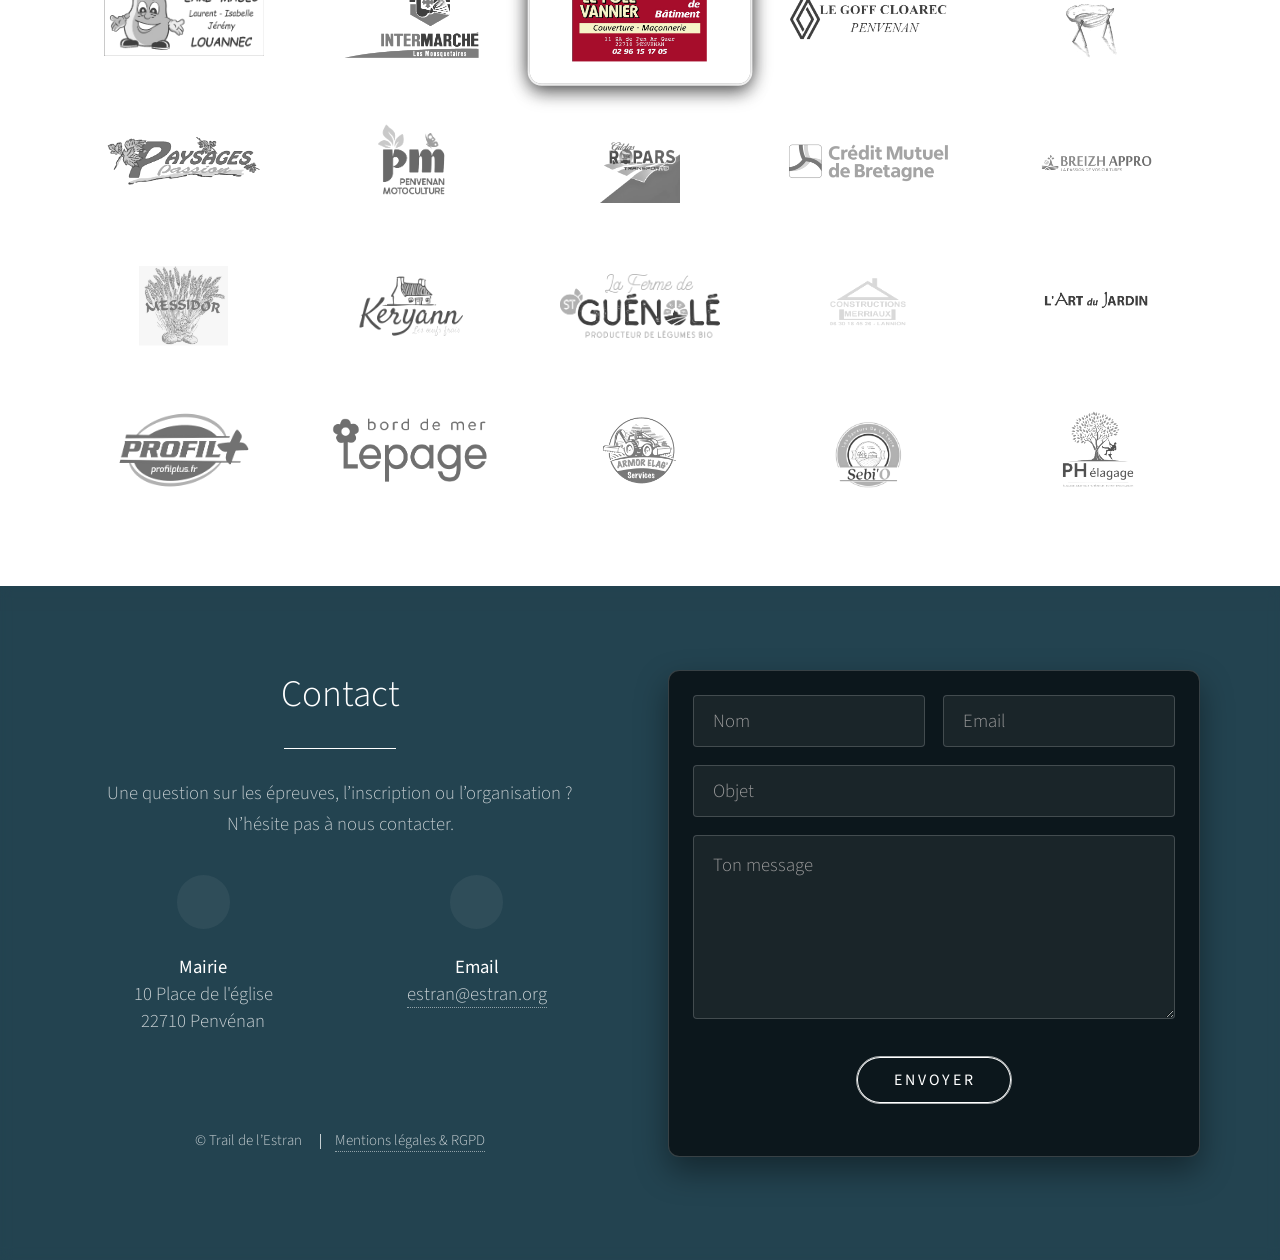
==== commit bb42a94c: "page accueil V1" ====
--- a/index.html
+++ b/index.html
@@ -273,20 +273,108 @@
 	</section>
 
 
-	<!-- Footer -->
-	<section id="footer">
-		<ul class="icons">
-			<li><a href="#" class="icon brands alt fa-twitter"><span class="label">Twitter</span></a></li>
-			<li><a href="#" class="icon brands alt fa-facebook-f"><span class="label">Facebook</span></a></li>
-			<li><a href="#" class="icon brands alt fa-instagram"><span class="label">Instagram</span></a></li>
-			<li><a href="#" class="icon brands alt fa-github"><span class="label">GitHub</span></a></li>
-			<li><a href="#" class="icon solid alt fa-envelope"><span class="label">Email</span></a></li>
-		</ul>
-		<ul class="copyright">
-			<li>&copy; Untitled</li>
-			<li>Design: <a href="http://html5up.net">HTML5 UP</a></li>
-		</ul>
-	</section>
+<!-- Footer / Contact -->
+<section id="footer">
+  <div class="container footer-grid">
+
+    <!-- Colonne gauche : infos contact -->
+    <div class="footer-col footer-info">
+      <header class="major">
+        <h2>Contact</h2>
+      </header>
+
+      <p class="footer-intro">
+        Une question sur les épreuves, l’inscription ou l’organisation ?
+        N’hésite pas à nous contacter.
+      </p>
+
+      <div class="contact-cards">
+  <div class="contact-card-mini">
+    <span class="icon solid fa-home"></span>
+    <div class="text">
+      <strong>Mairie</strong><br />
+      10 Place de l'église<br />
+      22710 Penvénan
+    </div>
+  </div>
+
+  <div class="contact-card-mini">
+    <span class="icon solid fa-envelope"></span>
+    <div class="text">
+      <strong>Email</strong><br />
+      <a href="mailto:estran@estran.org">estran@estran.org</a>
+    </div>
+  </div>
+</div>
+
+
+      <ul class="icons footer-socials">
+        <li>
+          <a href="https://www.facebook.com/estran22?locale=fr_FR"
+             class="icon brands alt fa-facebook-f"
+             target="_blank" rel="noopener">
+            <span class="label">Facebook</span>
+          </a>
+        </li>
+        <li>
+          <a href="https://www.instagram.com/traildelestran/"
+             class="icon brands alt fa-instagram"
+             target="_blank" rel="noopener">
+            <span class="label">Instagram</span>
+          </a>
+        </li>
+      </ul>
+
+      <ul class="copyright">
+        <li>&copy; Trail de l’Estran</li>
+        <li><a href="#mentions">Mentions légales & RGPD</a></li>
+      </ul>
+    </div>
+
+    <!-- Colonne droite : formulaire -->
+    <div class="footer-col footer-form">
+      <form id="contact-form"
+            method="POST"
+            action="https://formspree.io/f/TON_ID"
+            class="contact-card">
+
+        <!-- Anti-spam -->
+        <input type="text" name="_gotcha" style="display:none" tabindex="-1" autocomplete="off" />
+
+        <div class="row gtr-uniform gtr-50">
+          <div class="col-6 col-12-xsmall">
+            <input type="text" name="name" placeholder="Nom" required />
+          </div>
+          <div class="col-6 col-12-xsmall">
+            <input type="email" name="email" placeholder="Email" required />
+          </div>
+          <div class="col-12">
+            <input type="text" name="subject" placeholder="Objet" />
+          </div>
+          <div class="col-12">
+            <textarea name="message" rows="5" placeholder="Ton message" required></textarea>
+          </div>
+
+          <input type="hidden" name="_subject" value="Message depuis le site — Trail de l’Estran" />
+
+          <div class="col-12">
+            <div class="form-actions">
+  <button type="submit" class="button send-button">Envoyer</button>
+</div>
+
+          </div>
+        </div>
+
+        <p id="form-status" class="form-status" aria-live="polite"></p>
+      </form>
+    </div>
+
+  </div>
+</section>
+
+
+
+
 
 	<!-- Scripts -->
 	<script src="assets/js/jquery.min.js"></script>
--- a/assets/css/main.css
+++ b/assets/css/main.css
@@ -3874,7 +3874,7 @@
   box-shadow:
     inset 0px 0px 1px 1px rgba(255, 255, 255, 0.25),
     0 12px 30px rgba(0,0,0,0.30);
-  padding: 0 2em;                  /* plus large */
+  padding: 0 1.4em;                  /* plus large */
   margin: 0;
   list-style: none;
   background: transparent;
@@ -3883,7 +3883,7 @@
 #nav > ul > li {
   display: inline-block;
   text-align: center;
-  padding: 0 1.6em;                /* plus d’air entre onglets */
+  padding: 0 1.1em;                /* plus d’air entre onglets */
   margin: 0;
 }
 
@@ -3896,8 +3896,8 @@
   text-decoration: none;
   font-size: 0.72em;               /* légèrement plus lisible */
   letter-spacing: 0.28em;
-  height: 5.4em;                   /* PLUS HAUT */
-  line-height: 5.4em;
+  height: 4.2em;                   /* PLUS HAUT */
+  line-height: 4.2em;
   transition: all .25s ease-in-out;
   outline: 0;
   white-space: nowrap;
@@ -4109,3 +4109,356 @@
 }
 
 
+
+@media screen and (max-width: 736px) {
+  #nav > ul > li > a {
+    height: 3.2em;
+    line-height: 3.2em;
+    font-size: 0.62em;
+    letter-spacing: 0.14em;
+  }
+
+  #nav > ul > li {
+    padding: 0 0.7em;
+  }
+
+  #nav > ul {
+    padding: 0.4em 0.9em;
+  }
+}
+
+
+
+
+/* === Footer : même esthétique que le header === */
+
+#footer {
+  position: relative;
+  background-image: url("../../images/header-estran.jpg");
+  background-size: cover;
+  background-position: center;
+  background-repeat: no-repeat;
+  overflow: hidden;
+  padding: 4.5em 0 3.5em 0;
+}
+
+/* Voile sombre */
+#footer::before {
+  content: "";
+  position: absolute;
+  inset: 0;
+  background: rgba(0, 0, 0, 0.5);
+  z-index: 0;
+}
+
+/* Voile flou */
+#footer::after {
+  content: "";
+  position: absolute;
+  inset: 0;
+  backdrop-filter: blur(6px);
+  -webkit-backdrop-filter: blur(6px);
+  z-index: 1;
+}
+
+/* Contenu au-dessus */
+#footer > * {
+  position: relative;
+  z-index: 2;
+}
+
+
+
+/* === Footer en 2 colonnes === */
+.footer-grid {
+  display: grid;
+  grid-template-columns: 1.2fr 0.8fr;
+  gap: 3em;
+  max-width: 80em;
+  margin: 0 auto;
+}
+
+.footer-col {
+  width: 100%;
+}
+
+.footer-form form {
+  max-width: 100%;
+}
+
+.footer-info .footer-infos {
+  display: grid;
+  grid-template-columns: 1fr;
+  gap: 1.2em;
+  margin-bottom: 2em;
+}
+
+.footer-info .info {
+  display: flex;
+  gap: 0.9em;
+  align-items: flex-start;
+  padding: 1.1em 1.2em;
+  border-radius: 0.6em;
+  border: 1px solid rgba(255,255,255,0.14);
+  background: rgba(255,255,255,0.04);
+}
+
+.footer-info .icon {
+  font-size: 1.2em;
+  opacity: 0.9;
+  margin-top: 0.25em;
+}
+
+/* Message statut formulaire */
+.form-status {
+  margin-top: 1em;
+  opacity: 0.95;
+}
+
+/* Responsive : une colonne sur mobile */
+@media screen and (max-width: 980px) {
+  .footer-grid {
+    grid-template-columns: 1fr;
+    gap: 3.5em;
+  }
+}
+
+/* === Footer layout : 2 colonnes alignées === */
+.footer-grid {
+  display: grid;
+  grid-template-columns: 1.15fr 0.85fr;
+  gap: 3em;
+  align-items: start;
+  max-width: 78em;
+  margin: 0 auto;
+}
+
+.footer-intro {
+  margin: 0 0 1.2em 0;
+  opacity: 0.95;
+}
+
+/* Formulaire : plus petit + plus lisible (moins transparent) */
+.contact-card {
+  padding: 1.2em 1.2em 0.6em 1.2em;
+  border-radius: 0.6em;
+  background: rgba(0, 0, 0, 0.55);            /* moins transparent */
+  border: 1px solid rgba(255,255,255,0.16);
+  box-shadow: 0 12px 28px rgba(0,0,0,0.35);
+  max-width: 520px;                           /* plus compact */
+}
+
+/* Champs un peu moins hauts */
+#footer input[type="text"],
+#footer input[type="email"],
+#footer textarea {
+  background: rgba(255,255,255,0.06);
+  border-color: rgba(255,255,255,0.18);
+}
+
+#footer textarea {
+  resize: vertical;
+}
+
+/* Bouton plus discret */
+#footer .button.small {
+  font-size: 0.85em;
+  padding: 0 1.4em;
+  height: 2.8em;
+  line-height: 2.8em;
+}
+
+/* Colonne droite : lignes simples et alignées */
+.contact-lines {
+  display: grid;
+  gap: 1.2em;
+  margin-top: 3.2em; /* aligne visuellement avec le contenu sous le titre à gauche */
+}
+
+.contact-lines .line {
+  display: grid;
+  grid-template-columns: 2.2em 1fr;
+  gap: 0.75em;
+  align-items: start;
+}
+
+.contact-lines .icon {
+  font-size: 1.15em;
+  opacity: 0.9;
+  margin-top: 0.2em;
+}
+
+.contact-lines .text {
+  line-height: 1.45;
+}
+
+#footer .icons {
+  margin-top: 1.6em;
+}
+
+
+/* === Footer layout === */
+.footer-grid {
+  display: grid;
+  grid-template-columns: 1fr 1fr;
+  gap: 3em;
+  align-items: start;
+  max-width: 78em;
+  margin: 0 auto;
+}
+
+/* Colonne gauche */
+.footer-info {
+  max-width: 520px;
+}
+
+.footer-intro {
+  margin-bottom: 1.6em;
+  opacity: 0.95;
+}
+
+/* Lignes adresse / email : ALIGNÉES */
+.contact-lines {
+  display: grid;
+  gap: 1.4em;
+  margin-bottom: 1.6em;
+}
+
+.contact-lines .line {
+  display: grid;
+  grid-template-columns: 1.8em 1fr;
+  gap: 0.8em;
+  align-items: flex-start;
+}
+
+.contact-lines .icon {
+  display: flex;
+  align-items: center;
+  justify-content: center;
+
+  width: 1.8em;
+  height: 1.8em;
+
+  font-size: 1.15em;
+  opacity: 0.9;
+}
+
+
+.contact-lines .text {
+  line-height: 1.45;
+}
+
+/* Réseaux */
+.footer-socials {
+  margin: 1.2em 0 1.6em 0;
+}
+
+/* Colonne droite : formulaire compact */
+.contact-card {
+  padding: 1.3em 1.3em 0.8em 1.3em;
+  border-radius: 0.6em;
+  background: rgba(0, 0, 0, 0.65); /* plus opaque */
+  border: 1px solid rgba(255,255,255,0.18);
+  box-shadow: 0 14px 32px rgba(0,0,0,0.4);
+  max-width: 520px;
+  margin-left: auto; /* aligne bien à droite */
+}
+
+#footer textarea {
+  resize: vertical;
+}
+
+/* Bouton plus discret */
+#footer .button.small {
+  font-size: 0.85em;
+  padding: 0 1.4em;
+  height: 2.8em;
+  line-height: 2.8em;
+}
+
+/* Responsive */
+@media screen and (max-width: 980px) {
+  .footer-grid {
+    grid-template-columns: 1fr;
+    gap: 2.5em;
+  }
+
+  .contact-card {
+    margin-left: 0;
+    max-width: 100%;
+  }
+}
+
+
+/* Contacts (icône au-dessus, centré) */
+.contact-cards {
+  display: grid;
+  grid-template-columns: repeat(2, minmax(0, 1fr));
+  gap: 1.4em;
+  margin: 1.6em 0 1.4em 0;
+}
+
+
+.contact-card-mini .icon {
+  display: inline-flex;
+  align-items: center;
+  justify-content: center;
+  width: 2.4em;
+  height: 2.4em;
+  border-radius: 999px;
+  background: rgba(255,255,255,0.06);
+  margin-bottom: 0.7em;
+  font-size: 1.2em;
+  opacity: 0.95;
+}
+
+.contact-card-mini .text {
+  line-height: 1.45;
+}
+
+/* Mobile */
+@media screen and (max-width: 736px) {
+  .contact-cards {
+    grid-template-columns: 1fr;
+  }
+}
+
+
+/* === Bouton envoyer (footer contact) === */
+.form-actions {
+  display: flex;
+  justify-content: center;
+  margin-top: 1em;
+}
+
+.send-button {
+  background: transparent;
+  border: 1.5px solid rgba(255,255,255,0.65);
+  color: #fff;
+
+  font-family: inherit;        /* même police que le site */
+  font-size: 0.85em;
+  letter-spacing: 0.18em;
+  text-transform: uppercase;
+
+  padding: 0 2.2em;
+  height: 3em;
+  line-height: 3em;
+  border-radius: 999px;
+
+  cursor: pointer;
+  transition: all 0.25s ease;
+}
+
+/* Hover élégant */
+.send-button:hover {
+  background: rgba(255,255,255,0.12);
+  border-color: #fff;
+  transform: translateY(-1px);
+}
+
+/* Focus accessible */
+.send-button:focus-visible {
+  outline: none;
+  box-shadow: 0 0 0 2px rgba(255,255,255,0.4);
+}
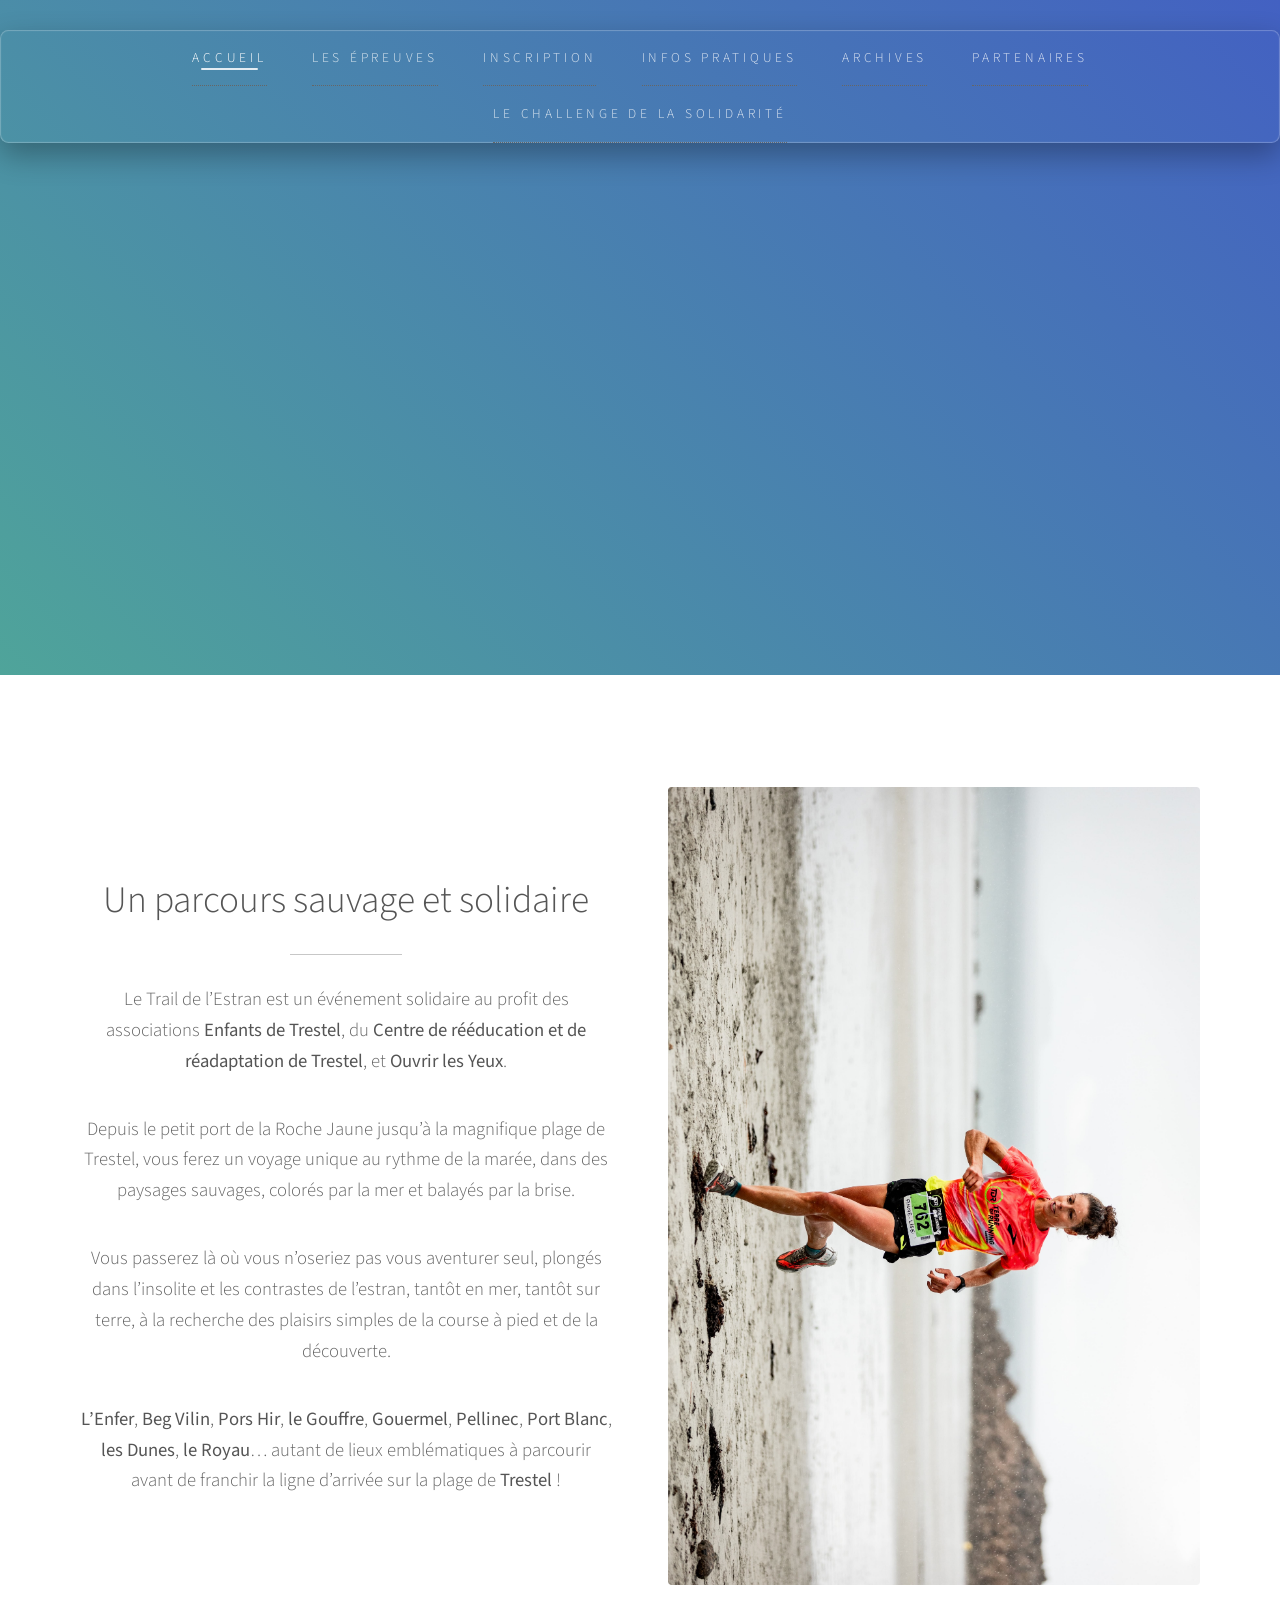
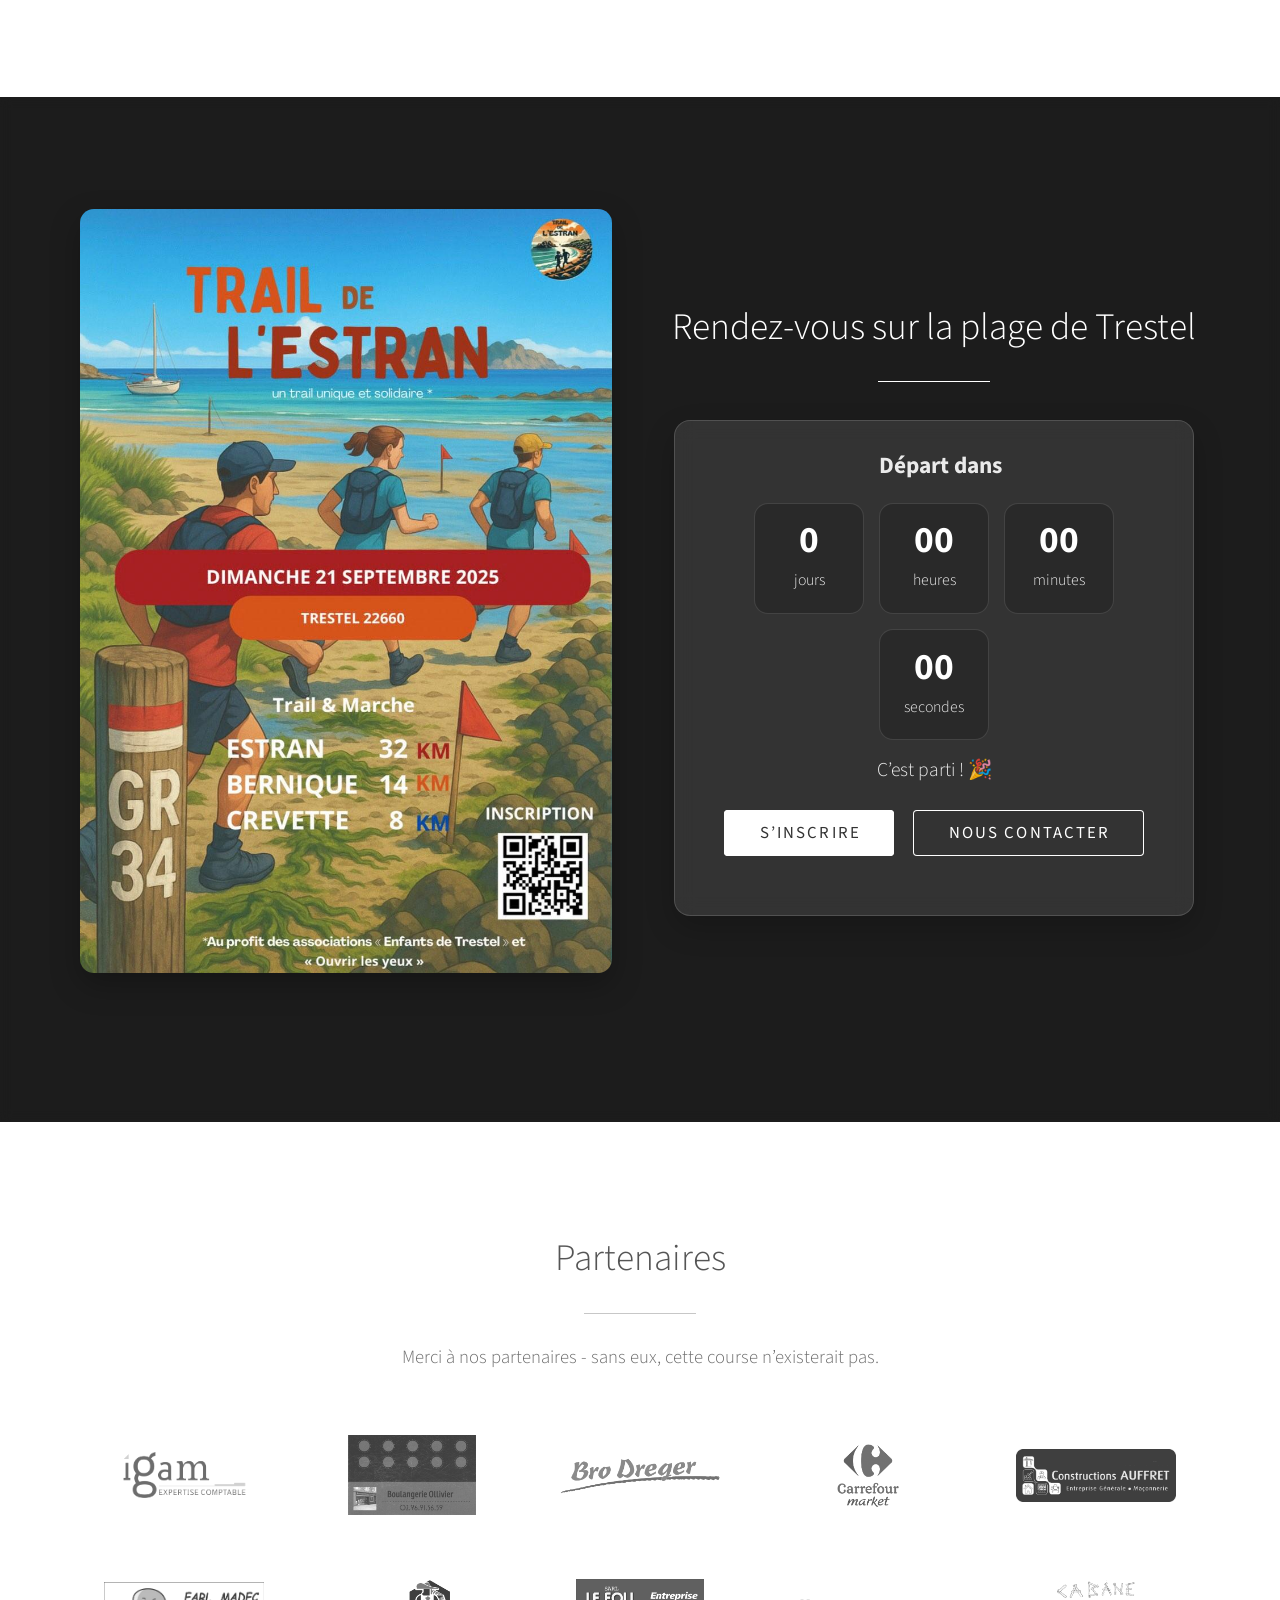
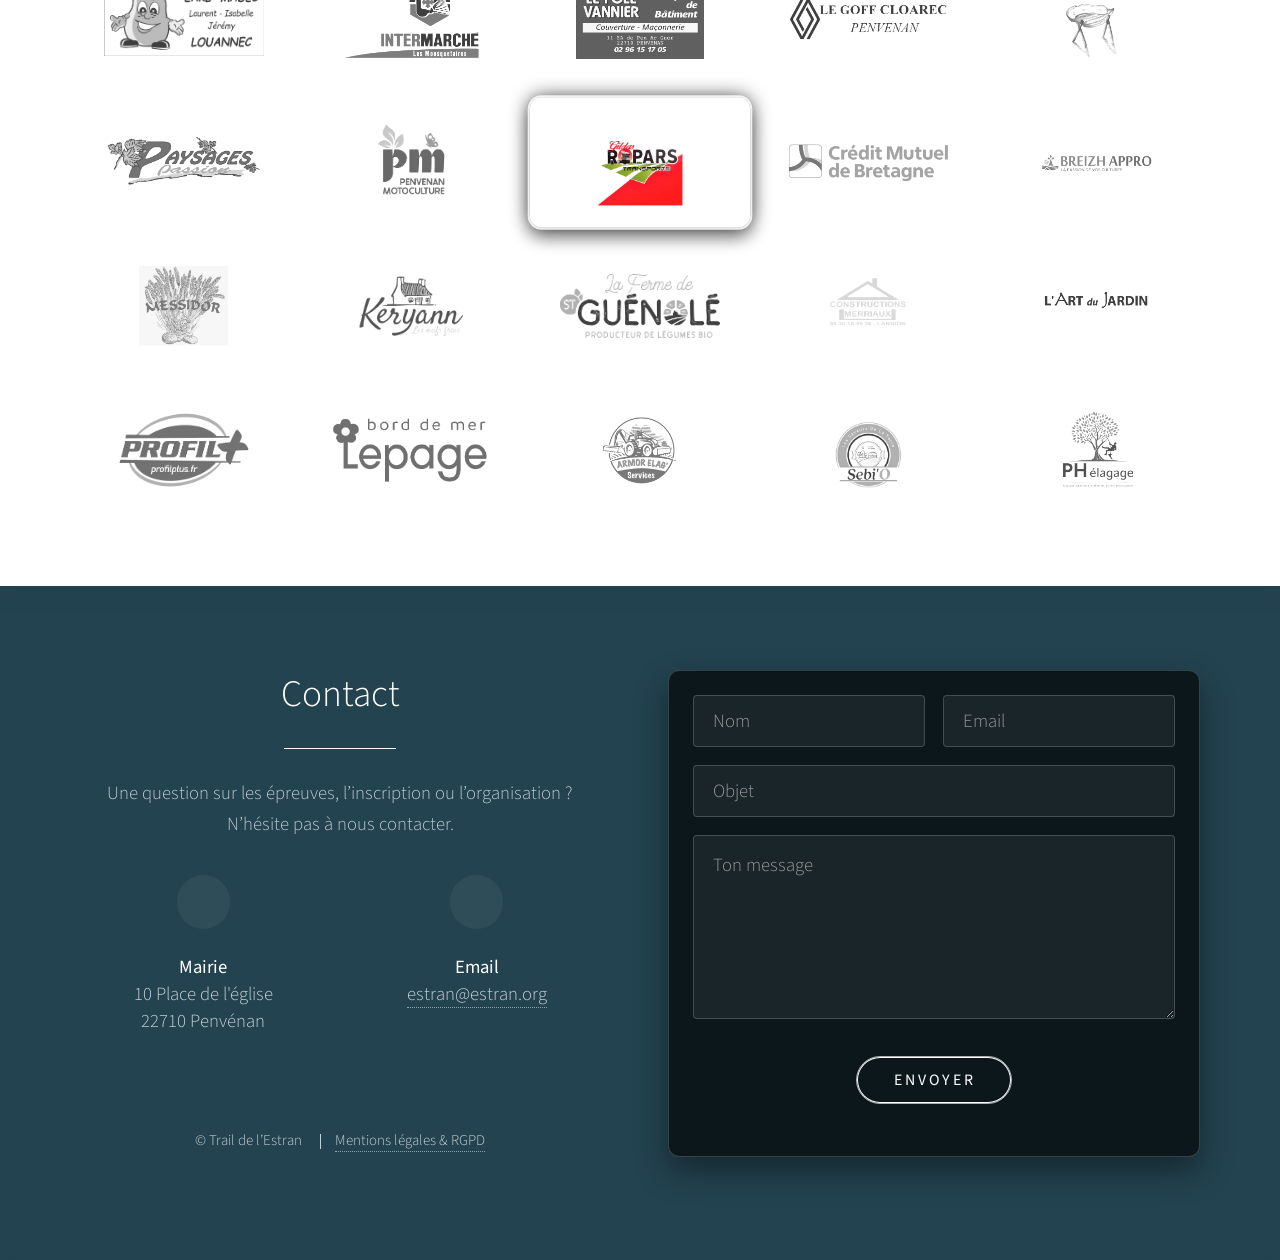
==== commit eeeb1b9e: "formattage" ====
--- a/index.html
+++ b/index.html
@@ -273,104 +273,99 @@
 	</section>
 
 
-<!-- Footer / Contact -->
-<section id="footer">
-  <div class="container footer-grid">
-
-    <!-- Colonne gauche : infos contact -->
-    <div class="footer-col footer-info">
-      <header class="major">
-        <h2>Contact</h2>
-      </header>
-
-      <p class="footer-intro">
-        Une question sur les épreuves, l’inscription ou l’organisation ?
-        N’hésite pas à nous contacter.
-      </p>
-
-      <div class="contact-cards">
-  <div class="contact-card-mini">
-    <span class="icon solid fa-home"></span>
-    <div class="text">
-      <strong>Mairie</strong><br />
-      10 Place de l'église<br />
-      22710 Penvénan
-    </div>
-  </div>
-
-  <div class="contact-card-mini">
-    <span class="icon solid fa-envelope"></span>
-    <div class="text">
-      <strong>Email</strong><br />
-      <a href="mailto:estran@estran.org">estran@estran.org</a>
-    </div>
-  </div>
-</div>
-
-
-      <ul class="icons footer-socials">
-        <li>
-          <a href="https://www.facebook.com/estran22?locale=fr_FR"
-             class="icon brands alt fa-facebook-f"
-             target="_blank" rel="noopener">
-            <span class="label">Facebook</span>
-          </a>
-        </li>
-        <li>
-          <a href="https://www.instagram.com/traildelestran/"
-             class="icon brands alt fa-instagram"
-             target="_blank" rel="noopener">
-            <span class="label">Instagram</span>
-          </a>
-        </li>
-      </ul>
-
-      <ul class="copyright">
-        <li>&copy; Trail de l’Estran</li>
-        <li><a href="#mentions">Mentions légales & RGPD</a></li>
-      </ul>
-    </div>
-
-    <!-- Colonne droite : formulaire -->
-    <div class="footer-col footer-form">
-      <form id="contact-form"
-            method="POST"
-            action="https://formspree.io/f/TON_ID"
-            class="contact-card">
-
-        <!-- Anti-spam -->
-        <input type="text" name="_gotcha" style="display:none" tabindex="-1" autocomplete="off" />
-
-        <div class="row gtr-uniform gtr-50">
-          <div class="col-6 col-12-xsmall">
-            <input type="text" name="name" placeholder="Nom" required />
-          </div>
-          <div class="col-6 col-12-xsmall">
-            <input type="email" name="email" placeholder="Email" required />
-          </div>
-          <div class="col-12">
-            <input type="text" name="subject" placeholder="Objet" />
-          </div>
-          <div class="col-12">
-            <textarea name="message" rows="5" placeholder="Ton message" required></textarea>
-          </div>
-
-          <input type="hidden" name="_subject" value="Message depuis le site — Trail de l’Estran" />
-
-          <div class="col-12">
-            <div class="form-actions">
-  <button type="submit" class="button send-button">Envoyer</button>
-</div>
-
-          </div>
-        </div>
-
-        <p id="form-status" class="form-status" aria-live="polite"></p>
-      </form>
-    </div>
-
-  </div>
-</section>
+	<!-- Footer / Contact -->
+	<section id="footer">
+		<div class="container footer-grid">
+
+			<!-- Colonne gauche : infos contact -->
+			<div class="footer-col footer-info">
+				<header class="major">
+					<h2>Contact</h2>
+				</header>
+
+				<p class="footer-intro">
+					Une question sur les épreuves, l’inscription ou l’organisation ?
+					N’hésite pas à nous contacter.
+				</p>
+
+				<div class="contact-cards">
+					<div class="contact-card-mini">
+						<span class="icon solid fa-home"></span>
+						<div class="text">
+							<strong>Mairie</strong><br />
+							10 Place de l'église<br />
+							22710 Penvénan
+						</div>
+					</div>
+
+					<div class="contact-card-mini">
+						<span class="icon solid fa-envelope"></span>
+						<div class="text">
+							<strong>Email</strong><br />
+							<a href="mailto:estran@estran.org">estran@estran.org</a>
+						</div>
+					</div>
+				</div>
+
+
+				<ul class="icons footer-socials">
+					<li>
+						<a href="https://www.facebook.com/estran22?locale=fr_FR" class="icon brands alt fa-facebook-f"
+							target="_blank" rel="noopener">
+							<span class="label">Facebook</span>
+						</a>
+					</li>
+					<li>
+						<a href="https://www.instagram.com/traildelestran/" class="icon brands alt fa-instagram"
+							target="_blank" rel="noopener">
+							<span class="label">Instagram</span>
+						</a>
+					</li>
+				</ul>
+
+				<ul class="copyright">
+					<li>&copy; Trail de l’Estran</li>
+					<li><a href="#mentions">Mentions légales & RGPD</a></li>
+				</ul>
+			</div>
+
+			<!-- Colonne droite : formulaire -->
+			<div class="footer-col footer-form">
+				<form id="contact-form" method="POST" action="https://formspree.io/f/TON_ID" class="contact-card">
+
+					<!-- Anti-spam -->
+					<input type="text" name="_gotcha" style="display:none" tabindex="-1" autocomplete="off" />
+
+					<div class="row gtr-uniform gtr-50">
+						<div class="col-6 col-12-xsmall">
+							<input type="text" name="name" placeholder="Nom" required />
+						</div>
+						<div class="col-6 col-12-xsmall">
+							<input type="email" name="email" placeholder="Email" required />
+						</div>
+						<div class="col-12">
+							<input type="text" name="subject" placeholder="Objet" />
+						</div>
+						<div class="col-12">
+							<textarea name="message" rows="5" placeholder="Ton message" required></textarea>
+						</div>
+
+						<input type="hidden" name="_subject" value="Message depuis le site — Trail de l’Estran" />
+
+						<div class="col-12">
+							<div class="form-actions">
+								<button type="submit" class="button send-button">Envoyer</button>
+							</div>
+
+						</div>
+					</div>
+
+					<p id="form-status" class="form-status" aria-live="polite"></p>
+				</form>
+			</div>
+
+		</div>
+	</section>
 
 
 
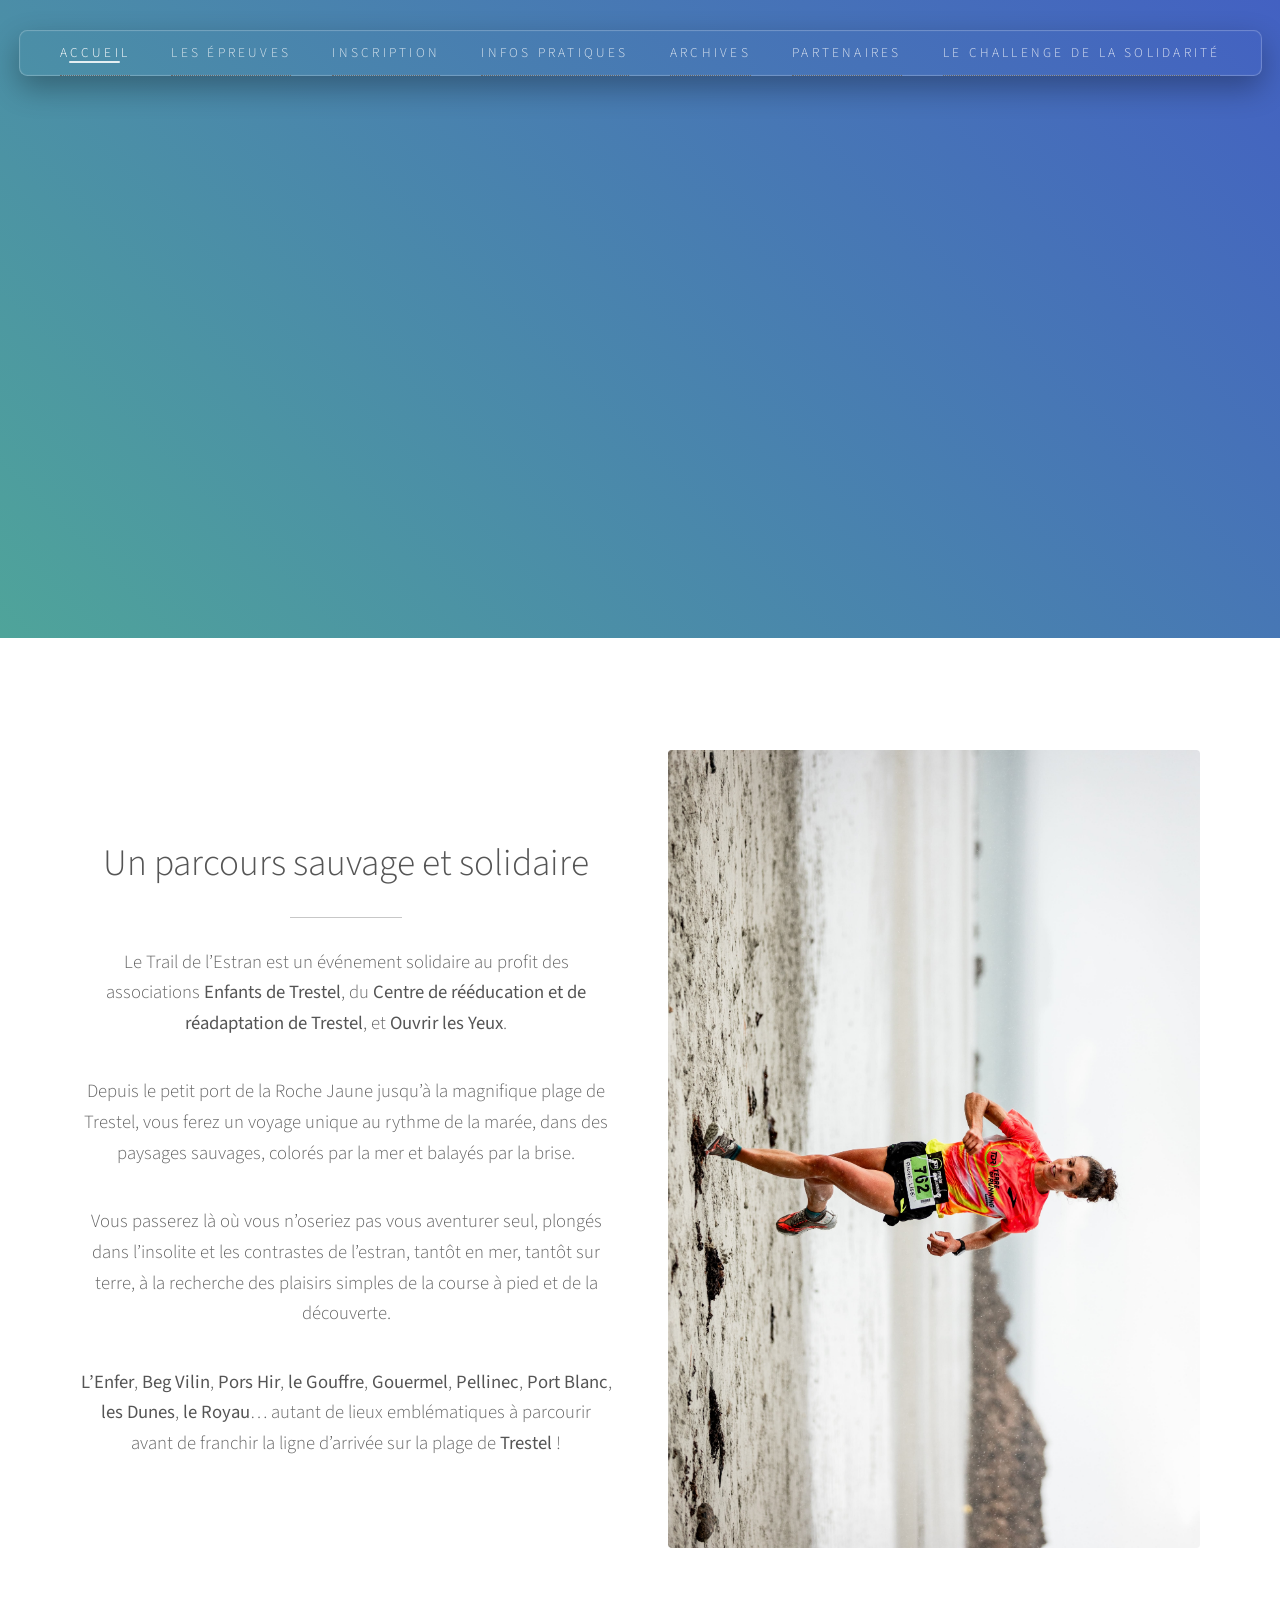
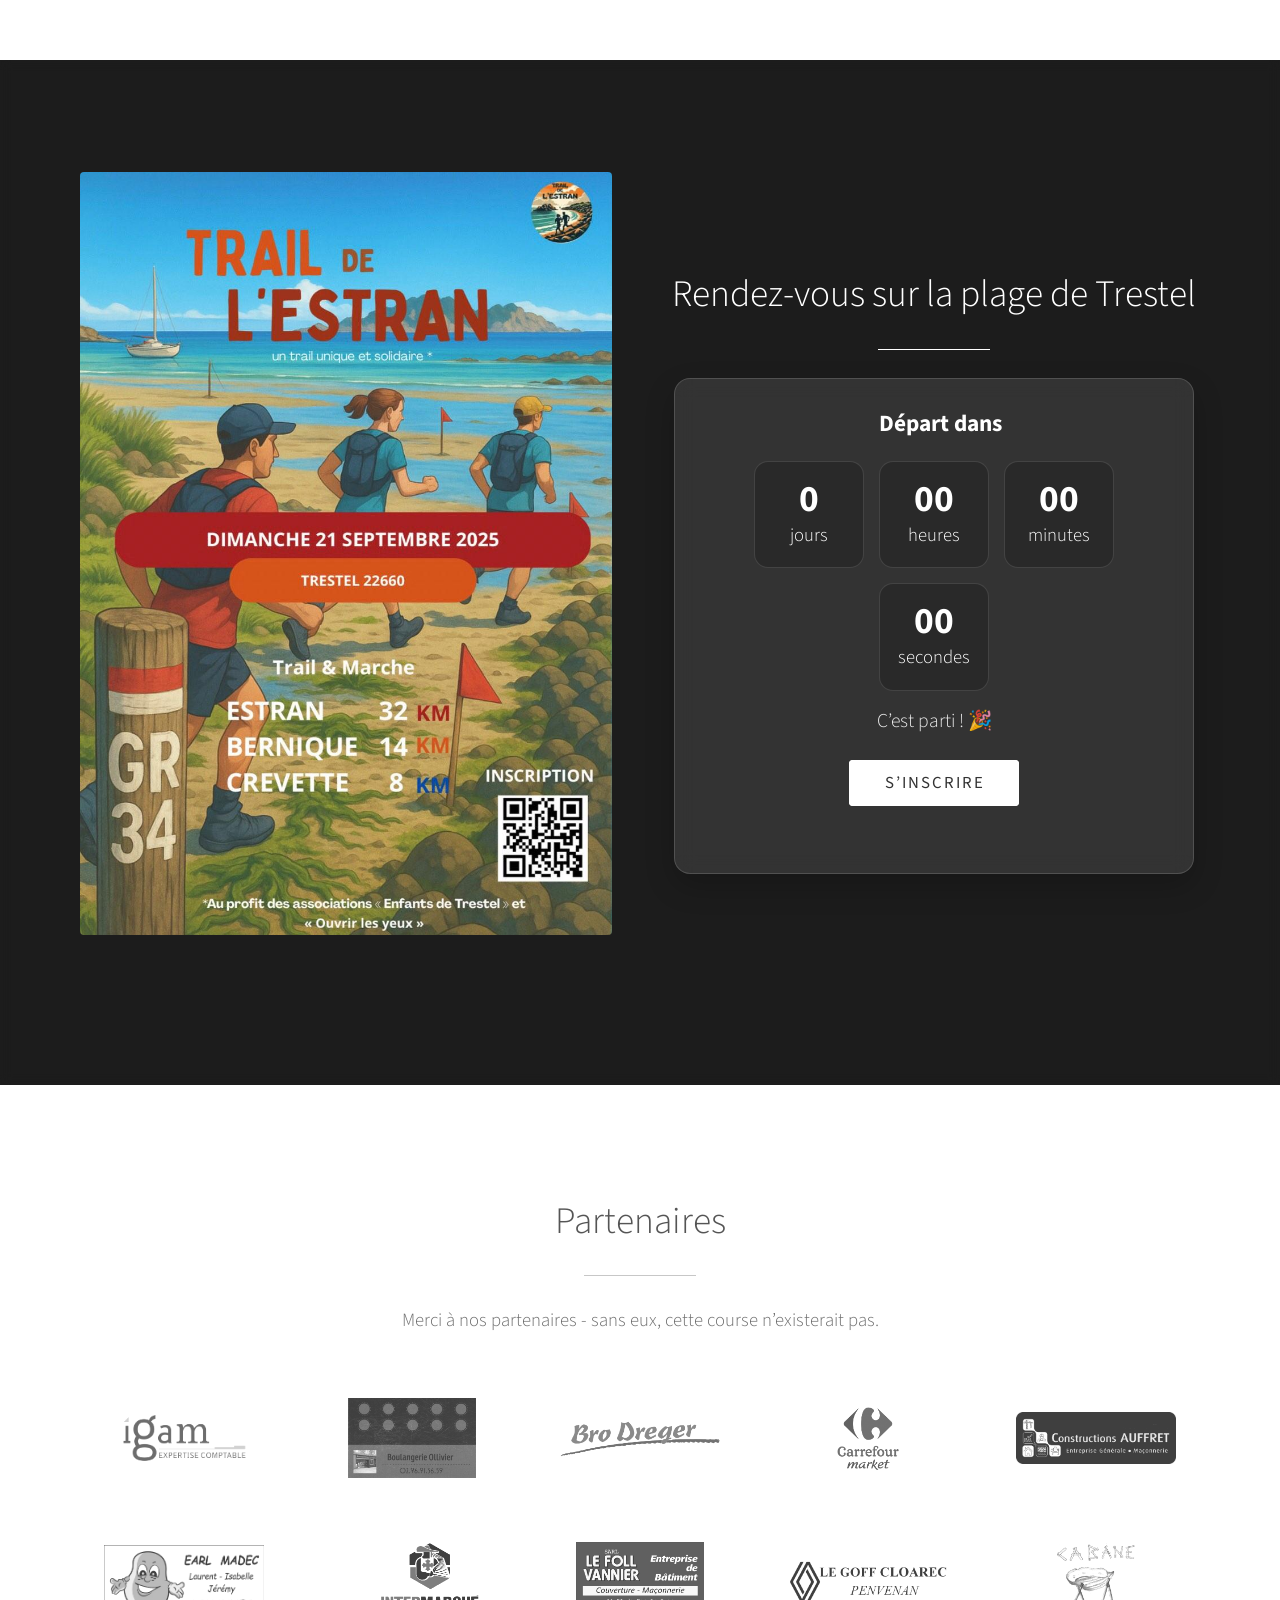
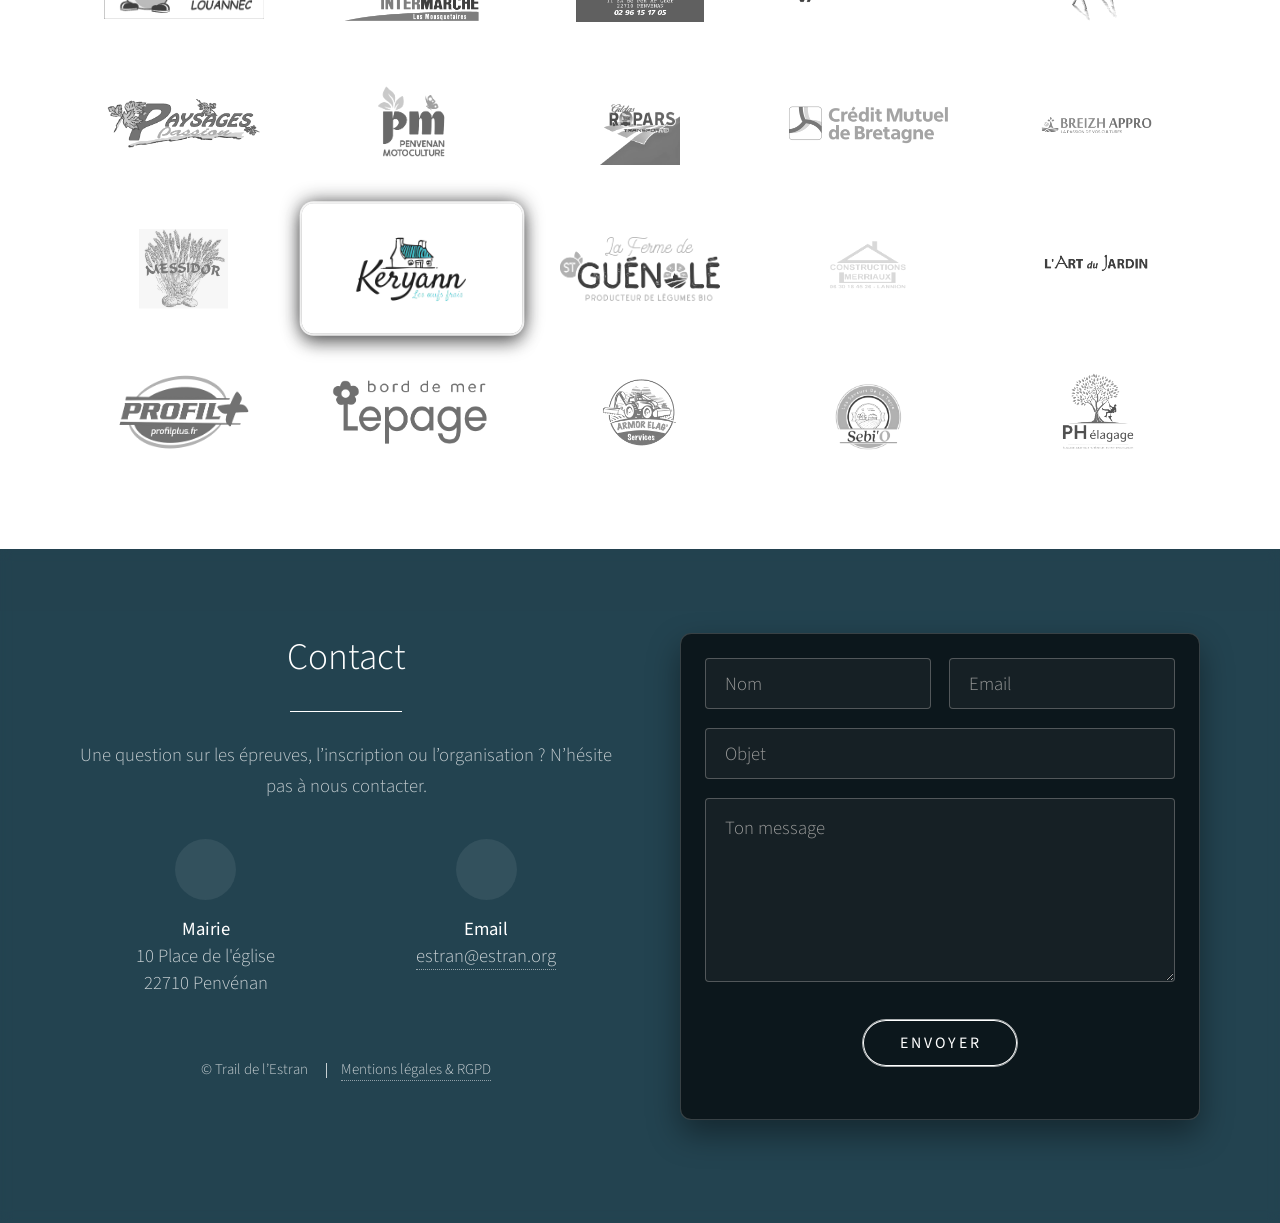
==== commit 8247c2ae: "css plus propre" ====
--- a/index.html
+++ b/index.html
@@ -8,6 +8,7 @@
 		content="Le Trail de l’Estran est une course nature unique en Côtes-d’Armor, entre terre et mer, sur l’estran breton." />
 	<meta name="viewport" content="width=device-width, initial-scale=1, user-scalable=no" />
 	<link rel="stylesheet" href="assets/css/main.css" />
+	<link rel="stylesheet" href="assets/css/custom.css" />
 	<noscript>
 		<link rel="stylesheet" href="assets/css/noscript.css" /></noscript>
 </head>
@@ -166,9 +167,6 @@
 									S’inscrire
 								</a>
 							</li>
-							<li>
-								<a href="#contact" class="button">Nous contacter</a>
-							</li>
 						</ul>
 					</div>
 				</div>
--- a/assets/css/main.css
+++ b/assets/css/main.css
@@ -3513,952 +3513,3 @@
 
 
 
-
-
-
-
-
-
-/* Header background image */
-#header {
-  background-image: url("../../images/header-estran.jpg");
-  background-size: cover;
-  background-position: center;
-  background-repeat: no-repeat;
-}
-
-#header::before {
-  content: "";
-  position: absolute;
-  top: 0;
-  left: 0;
-  width: 100%;
-  height: 100%;
-  background: rgba(0, 0, 0, 0.45);
-  z-index: 0;
-}
-
-#header .inner {
-  position: relative;
-  z-index: 1;
-}
-
-#header {
-  background-attachment: fixed;
-}
-
-/* Centrage vertical du texte par rapport à l'image (section one) */
-.center-text {
-  display: flex;
-  flex-direction: column;
-  justify-content: center;
-}
-
-/* Section One: aligner verticalement les 2 colonnes */
-#one .align-center {
-  display: flex;
-  align-items: center;
-}
-
-@media screen and (max-width: 980px) {
-  #one .align-center {
-    display: block;
-  }
-}
-
-
-/* --- Affiche à gauche --- */
-.affiche img {
-  border-radius: 14px;
-  box-shadow: 0 12px 30px rgba(0,0,0,0.25);
-}
-
-/* --- Carte décompte --- */
-.countdown-card {
-  border-radius: 16px;
-  padding: 1.6em 1.6em 1.2em 1.6em;
-  background: rgba(255,255,255,0.10);
-  backdrop-filter: blur(10px);
-  -webkit-backdrop-filter: blur(10px);
-  box-shadow: 0 12px 30px rgba(0,0,0,0.20);
-  border: 1px solid rgba(255,255,255,0.15);
-}
-
-.countdown-kicker {
-  margin: 0 0 0.6em 0;
-  opacity: 0.9;
-}
-
-.countdown {
-  display: flex;
-  gap: 0.8em;
-  flex-wrap: wrap;
-  margin: 0.6em 0 0.8em 0;
-}
-
-.countdown .unit {
-  min-width: 110px;
-  text-align: center;
-  padding: 0.9em 0.8em;
-  border-radius: 14px;
-  background: rgba(0,0,0,0.18);
-  border: 1px solid rgba(255,255,255,0.12);
-}
-
-.countdown .num {
-  display: block;
-  font-size: 2em;
-  font-weight: 700;
-  line-height: 1.1;
-}
-
-.countdown .label {
-  display: block;
-  font-size: 0.85em;
-  opacity: 0.9;
-  margin-top: 0.25em;
-}
-
-.countdown-note {
-  margin: 0.2em 0 1.2em 0;
-  opacity: 0.9;
-}
-
-/* Section Two : centrage du bloc événement */
-#two .center-event {
-  display: flex;
-  flex-direction: column;
-  align-items: center;
-  text-align: center;
-  justify-content: center;
-}
-
-/* Titre un peu plus respirant */
-#two .center-event .major {
-  margin-bottom: 1.5em;
-}
-
-/* Carte du décompte bien centrée */
-#two .countdown-card {
-  width: 100%;
-  max-width: 520px;
-}
-
-/* Chiffres bien alignés */
-#two .countdown {
-  justify-content: center;
-}
-
-/* Boutons centrés */
-#two .actions {
-  justify-content: center;
-}
-
-
-@media screen and (max-width: 736px) {
-  #two .countdown-card {
-    padding: 1.3em;
-  }
-}
-
-
-
-/* --- Section Two : centrage global --- */
-#two .center-event {
-  display: flex;
-  flex-direction: column;
-  align-items: center;
-  text-align: center;
-}
-
-/* Centrer le trait (souvent un :after) sous les titres "major" */
-#two .center-event header.major h2:after {
-  margin-left: auto;
-  margin-right: auto;
-}
-
-/* Carte centrée + largeur max */
-#two .countdown-card {
-  width: 100%;
-  max-width: 520px;
-}
-
-/* Décompte centré */
-#two .countdown {
-  justify-content: center;
-}
-
-/* Boutons centrés */
-#two .actions {
-  justify-content: center;
-}
-
-/* --- Kicker "Départ dans" : plus gros + icône + centré --- */
-#two .countdown-kicker {
-  display: flex;
-  align-items: center;
-  justify-content: center;
-  gap: 0.6em;
-  font-size: 1.25em;
-  font-weight: 700;
-  margin: 0 0 0.9em 0;
-}
-
-/* Icône calendrier un peu mise en valeur */
-#two .countdown-kicker .icon {
-  font-size: 1.1em;
-  opacity: 0.95;
-}
-
-/* Note "Prépare tes chaussures" bien centrée */
-#two .countdown-note {
-  text-align: center;
-  font-size: 1.05em;
-  margin: 0.6em 0 1.2em 0;
-}
-
-
-/* === Section Two : fond identique au header + voile flou === */
-
-#two {
-  position: relative;
-  background-image: url("../../images/header-estran.jpg"); /* même image que le header */
-  background-size: cover;
-  background-position: center;
-  background-repeat: no-repeat;
-  overflow: hidden;
-}
-
-/* Voile sombre */
-#two::before {
-  content: "";
-  position: absolute;
-  inset: 0;
-  background: rgba(0, 0, 0, 0.45);
-  z-index: 0;
-}
-
-/* Voile flou */
-#two::after {
-  content: "";
-  position: absolute;
-  inset: 0;
-  backdrop-filter: blur(6px);
-  -webkit-backdrop-filter: blur(6px);
-  z-index: 1;
-}
-
-/* Le contenu passe au-dessus des voiles */
-#two .container {
-  position: relative;
-  z-index: 2;
-}
-
-#two {
-  padding-top: 6em;
-  padding-bottom: 6em;
-}
-
-#two,
-#two h2,
-#two p,
-#two .label {
-  color: #fff;
-}
-
-
-/* Header: drapeau + date */
-#header .header-badge {
-  display: inline-flex;
-  flex-direction: column;
-  align-items: center;
-  gap: 0.6em;
-  margin-bottom: 1.2em;
-}
-
-#header .flag-bzh {
-  width: 84px;
-  height: auto;
-  filter: drop-shadow(0 10px 18px rgba(0,0,0,0.35));
-  opacity: 0.98;
-}
-
-#header .edition-date {
-  margin: 0;
-  font-weight: 700;
-  letter-spacing: 0.02em;
-  background: rgba(0,0,0,0.35);
-  border: 1px solid rgba(255,255,255,0.18);
-  padding: 0.45em 0.85em;
-  border-radius: 999px;
-  backdrop-filter: blur(6px);
-  -webkit-backdrop-filter: blur(6px);
-}
-
-/* Option: rendre la date un peu plus petite sur mobile */
-@media screen and (max-width: 736px) {
-  #header .flag-bzh { width: 70px; }
-  #header .edition-date { font-size: 0.95em; }
-}
-
-#header .edition-date {
-  margin: 1.2em 0 1.6em 0;
-  text-align: center;
-}
-
-#header .edition-date {
-  display: inline-block;
-}
-
-
-/* Drapeau breton : noir légèrement transparent */
-#header .flag-bzh {
-  width: 80px;
-  height: auto;
-  opacity: 0.8; /* ajuste entre 0.7 et 0.9 */
-}
-
-/* Animation douce du drapeau */
-@keyframes flagIntro {
-  from {
-    opacity: 0;
-    transform: translateY(-12px) scale(0.96);
-  }
-  to {
-    opacity: 0.85;
-    transform: translateY(0) scale(1);
-  }
-}
-
-#header .flag-bzh {
-  animation: flagIntro 1.2s ease-out forwards;
-}
-
-@keyframes flagFloat {
-  0%   { transform: translateY(0); }
-  50%  { transform: translateY(-4px); }
-  100% { transform: translateY(0); }
-}
-
-#header .flag-bzh {
-  animation:
-    flagIntro 1.2s ease-out forwards,
-    flagFloat 6s ease-in-out infinite;
-}
-
-@media (prefers-reduced-motion: reduce) {
-  #header .flag-bzh {
-    animation: none;
-  }
-}
-
-
-
-
-
-
-/* === Nav capsule FIXE, visible au scroll === */
-
-#nav {
-  position: fixed;                 /* visible au scroll */
-  top: 1.6em;                      /* espace avec le haut */
-  left: 0;
-  width: 100%;
-  text-align: center;
-  z-index: 1000;
-}
-
-#nav > ul {
-  display: inline-block;
-  border-radius: 0.45em;           /* un peu plus arrondi */
-  box-shadow:
-    inset 0px 0px 1px 1px rgba(255, 255, 255, 0.25),
-    0 12px 30px rgba(0,0,0,0.30);
-  padding: 0 1.4em;                  /* plus large */
-  margin: 0;
-  list-style: none;
-  background: transparent;
-}
-
-#nav > ul > li {
-  display: inline-block;
-  text-align: center;
-  padding: 0 1.1em;                /* plus d’air entre onglets */
-  margin: 0;
-}
-
-/* Liens */
-#nav > ul > li > a,
-#nav > ul > li > span {
-  display: block;
-  color: rgba(255, 255, 255, 0.8);
-  text-transform: uppercase;
-  text-decoration: none;
-  font-size: 0.72em;               /* légèrement plus lisible */
-  letter-spacing: 0.28em;
-  height: 4.2em;                   /* PLUS HAUT */
-  line-height: 4.2em;
-  transition: all .25s ease-in-out;
-  outline: 0;
-  white-space: nowrap;
-}
-
-/* Hover */
-#nav > ul > li:hover > a {
-  color: #fff;
-}
-
-/* Actif */
-#nav > ul > li.active > a,
-#nav > ul > li.current > a {
-  color: #fff;
-}
-
-/* Éviter que le header passe sous la nav */
-#header {
-  padding-top: 8em;
-}
-
-@media screen and (max-width: 980px) {
-  #nav {
-    top: 1.2em;
-  }
-
-  #nav > ul > li {
-    padding: 0 1.1em;
-  }
-
-  #nav > ul > li > a {
-    height: 4.6em;
-    line-height: 4.6em;
-    letter-spacing: 0.2em;
-  }
-
-  #header {
-    padding-top: 7em;
-  }
-}
-
-@media screen and (max-width: 736px) {
-  #nav {
-    top: 0.8em;
-  }
-
-  #nav > ul {
-    padding: 0.6em 1em;
-  }
-
-  #nav > ul > li {
-    padding: 0 0.8em;
-  }
-
-  #nav > ul > li > a {
-    height: 3.6em;
-    line-height: 3.6em;
-    font-size: 0.66em;
-    letter-spacing: 0.16em;
-  }
-
-  #header {
-    padding-top: 6.2em;
-  }
-}
-
-
-/* Onglet actif : plus visible + petit underline */
-#nav > ul > li.active > a,
-#nav > ul > li.current > a {
-  color: #fff;
-  position: relative;
-}
-
-#nav > ul > li.active > a::after,
-#nav > ul > li.current > a::after {
-  content: "";
-  position: absolute;
-  left: 12%;
-  right: 12%;
-  bottom: 1.15em;
-  height: 2px;
-  background: rgba(255,255,255,0.85);
-  border-radius: 999px;
-}
-
-
-/* Nav : état "sur header" (transparent) — déjà ton style */
-#nav > ul {
-  transition: background-color .25s ease, box-shadow .25s ease;
-}
-
-/* Nav : état "scrolled" (fond sombre pour lisibilité) */
-#nav.scrolled > ul {
-  background: rgba(0, 0, 0, 0.5);
-  box-shadow:
-    inset 0px 0px 1px 1px rgba(255, 255, 255, 0.18),
-    0 px 30px rgba(0,0,0,0.35);
-}
-
-/* Option : contour un poil plus visible en scrolled */
-#nav.scrolled > ul {
-  /* ton contour inset est déjà géré par box-shadow,
-     mais si tu veux encore plus net, tu peux ajouter: */
-  /* outline: 1px solid rgba(255,255,255,0.25); */
-}
-
-#nav > ul {
-  transition:
-    background-color 0.35s ease,
-    box-shadow 0.35s ease,
-    border-color 0.35s ease;
-}
-
-
-/* --- Partenaires --- */
-.partners-intro {
-  max-width: 48em;
-  margin: 0 auto 2.2em auto;
-  opacity: 0.95;
-}
-
-/* Grille responsive */
-.partners-grid {
-  display: grid;
-  grid-template-columns: repeat(5, minmax(0, 1fr));
-  gap: 1.1em;
-  align-items: center;
-}
-
-/* Carte logo */
-.partner {
-  display: flex;
-  align-items: center;
-  justify-content: center;
-  padding: 1.1em;
-  border-radius: 0.6em;
-  text-decoration: none;
-  border: 1px solid rgba(255,255,255,0.14);
-  background: rgba(255,255,255,0.04);
-  transition: transform .25s ease, background-color .25s ease, border-color .25s ease;
-}
-
-/* Logos : taille propre */
-.partner img {
-  width: 100%;
-  max-width: 160px;
-  max-height: 80px;
-  object-fit: contain;
-  display: block;
-
-  /* Voile par défaut */
-  filter: grayscale(1) contrast(1.05);
-  opacity: 0.75;
-
-  transition: filter .35s ease, opacity .35s ease;
-}
-
-/* Hover : petit lift */
-.partner:hover {
-  transform: translateY(-2px);
-  background: rgba(255,255,255,0.06);
-  border-color: rgba(255,255,255,0.22);
-}
-
-/* Hover : un peu plus visible */
-.partner:hover img {
-  opacity: 0.9;
-  filter: grayscale(0.4) contrast(1.05);
-}
-
-/* Highlight automatique (logo en couleur) */
-.partner.is-highlight img {
-  filter: none;
-  opacity: 1;
-}
-
-/* Responsive */
-@media screen and (max-width: 980px) {
-  .partners-grid { grid-template-columns: repeat(4, minmax(0, 1fr)); }
-}
-@media screen and (max-width: 736px) {
-  .partners-grid { grid-template-columns: repeat(2, minmax(0, 1fr)); }
-  .partner { padding: 0.9em; }
-  .partner img { max-height: 70px; }
-}
-
-
-/* Highlight partenaire : plus visible */
-.partner.is-highlight {
-  position: relative;
-  z-index: 2;
-  transform: scale(1.06);
-  background: rgba(255,255,255,0.06);
-  border-color: transparent; /* on laisse le néon faire le job */
-  box-shadow:
-    0 0 0 2px rgba(255,255,255,0.85),
-    0 0 18px rgba(20, 20, 21, 0.85),
-    0 10px 16px rgba(0,0,0,0.35);
-}
-
-.partner.is-highlight img {
-  filter: none;
-  opacity: 1;
-}
-
-.partner {
-  transition: transform .5s ease, background-color .5s ease, border-color .5s ease, box-shadow .5s ease;
-}
-
-
-
-@media screen and (max-width: 736px) {
-  #nav > ul > li > a {
-    height: 3.2em;
-    line-height: 3.2em;
-    font-size: 0.62em;
-    letter-spacing: 0.14em;
-  }
-
-  #nav > ul > li {
-    padding: 0 0.7em;
-  }
-
-  #nav > ul {
-    padding: 0.4em 0.9em;
-  }
-}
-
-
-
-
-/* === Footer : même esthétique que le header === */
-
-#footer {
-  position: relative;
-  background-image: url("../../images/header-estran.jpg");
-  background-size: cover;
-  background-position: center;
-  background-repeat: no-repeat;
-  overflow: hidden;
-  padding: 4.5em 0 3.5em 0;
-}
-
-/* Voile sombre */
-#footer::before {
-  content: "";
-  position: absolute;
-  inset: 0;
-  background: rgba(0, 0, 0, 0.5);
-  z-index: 0;
-}
-
-/* Voile flou */
-#footer::after {
-  content: "";
-  position: absolute;
-  inset: 0;
-  backdrop-filter: blur(6px);
-  -webkit-backdrop-filter: blur(6px);
-  z-index: 1;
-}
-
-/* Contenu au-dessus */
-#footer > * {
-  position: relative;
-  z-index: 2;
-}
-
-
-
-/* === Footer en 2 colonnes === */
-.footer-grid {
-  display: grid;
-  grid-template-columns: 1.2fr 0.8fr;
-  gap: 3em;
-  max-width: 80em;
-  margin: 0 auto;
-}
-
-.footer-col {
-  width: 100%;
-}
-
-.footer-form form {
-  max-width: 100%;
-}
-
-.footer-info .footer-infos {
-  display: grid;
-  grid-template-columns: 1fr;
-  gap: 1.2em;
-  margin-bottom: 2em;
-}
-
-.footer-info .info {
-  display: flex;
-  gap: 0.9em;
-  align-items: flex-start;
-  padding: 1.1em 1.2em;
-  border-radius: 0.6em;
-  border: 1px solid rgba(255,255,255,0.14);
-  background: rgba(255,255,255,0.04);
-}
-
-.footer-info .icon {
-  font-size: 1.2em;
-  opacity: 0.9;
-  margin-top: 0.25em;
-}
-
-/* Message statut formulaire */
-.form-status {
-  margin-top: 1em;
-  opacity: 0.95;
-}
-
-/* Responsive : une colonne sur mobile */
-@media screen and (max-width: 980px) {
-  .footer-grid {
-    grid-template-columns: 1fr;
-    gap: 3.5em;
-  }
-}
-
-/* === Footer layout : 2 colonnes alignées === */
-.footer-grid {
-  display: grid;
-  grid-template-columns: 1.15fr 0.85fr;
-  gap: 3em;
-  align-items: start;
-  max-width: 78em;
-  margin: 0 auto;
-}
-
-.footer-intro {
-  margin: 0 0 1.2em 0;
-  opacity: 0.95;
-}
-
-/* Formulaire : plus petit + plus lisible (moins transparent) */
-.contact-card {
-  padding: 1.2em 1.2em 0.6em 1.2em;
-  border-radius: 0.6em;
-  background: rgba(0, 0, 0, 0.55);            /* moins transparent */
-  border: 1px solid rgba(255,255,255,0.16);
-  box-shadow: 0 12px 28px rgba(0,0,0,0.35);
-  max-width: 520px;                           /* plus compact */
-}
-
-/* Champs un peu moins hauts */
-#footer input[type="text"],
-#footer input[type="email"],
-#footer textarea {
-  background: rgba(255,255,255,0.06);
-  border-color: rgba(255,255,255,0.18);
-}
-
-#footer textarea {
-  resize: vertical;
-}
-
-/* Bouton plus discret */
-#footer .button.small {
-  font-size: 0.85em;
-  padding: 0 1.4em;
-  height: 2.8em;
-  line-height: 2.8em;
-}
-
-/* Colonne droite : lignes simples et alignées */
-.contact-lines {
-  display: grid;
-  gap: 1.2em;
-  margin-top: 3.2em; /* aligne visuellement avec le contenu sous le titre à gauche */
-}
-
-.contact-lines .line {
-  display: grid;
-  grid-template-columns: 2.2em 1fr;
-  gap: 0.75em;
-  align-items: start;
-}
-
-.contact-lines .icon {
-  font-size: 1.15em;
-  opacity: 0.9;
-  margin-top: 0.2em;
-}
-
-.contact-lines .text {
-  line-height: 1.45;
-}
-
-#footer .icons {
-  margin-top: 1.6em;
-}
-
-
-/* === Footer layout === */
-.footer-grid {
-  display: grid;
-  grid-template-columns: 1fr 1fr;
-  gap: 3em;
-  align-items: start;
-  max-width: 78em;
-  margin: 0 auto;
-}
-
-/* Colonne gauche */
-.footer-info {
-  max-width: 520px;
-}
-
-.footer-intro {
-  margin-bottom: 1.6em;
-  opacity: 0.95;
-}
-
-/* Lignes adresse / email : ALIGNÉES */
-.contact-lines {
-  display: grid;
-  gap: 1.4em;
-  margin-bottom: 1.6em;
-}
-
-.contact-lines .line {
-  display: grid;
-  grid-template-columns: 1.8em 1fr;
-  gap: 0.8em;
-  align-items: flex-start;
-}
-
-.contact-lines .icon {
-  display: flex;
-  align-items: center;
-  justify-content: center;
-
-  width: 1.8em;
-  height: 1.8em;
-
-  font-size: 1.15em;
-  opacity: 0.9;
-}
-
-
-.contact-lines .text {
-  line-height: 1.45;
-}
-
-/* Réseaux */
-.footer-socials {
-  margin: 1.2em 0 1.6em 0;
-}
-
-/* Colonne droite : formulaire compact */
-.contact-card {
-  padding: 1.3em 1.3em 0.8em 1.3em;
-  border-radius: 0.6em;
-  background: rgba(0, 0, 0, 0.65); /* plus opaque */
-  border: 1px solid rgba(255,255,255,0.18);
-  box-shadow: 0 14px 32px rgba(0,0,0,0.4);
-  max-width: 520px;
-  margin-left: auto; /* aligne bien à droite */
-}
-
-#footer textarea {
-  resize: vertical;
-}
-
-/* Bouton plus discret */
-#footer .button.small {
-  font-size: 0.85em;
-  padding: 0 1.4em;
-  height: 2.8em;
-  line-height: 2.8em;
-}
-
-/* Responsive */
-@media screen and (max-width: 980px) {
-  .footer-grid {
-    grid-template-columns: 1fr;
-    gap: 2.5em;
-  }
-
-  .contact-card {
-    margin-left: 0;
-    max-width: 100%;
-  }
-}
-
-
-/* Contacts (icône au-dessus, centré) */
-.contact-cards {
-  display: grid;
-  grid-template-columns: repeat(2, minmax(0, 1fr));
-  gap: 1.4em;
-  margin: 1.6em 0 1.4em 0;
-}
-
-
-.contact-card-mini .icon {
-  display: inline-flex;
-  align-items: center;
-  justify-content: center;
-  width: 2.4em;
-  height: 2.4em;
-  border-radius: 999px;
-  background: rgba(255,255,255,0.06);
-  margin-bottom: 0.7em;
-  font-size: 1.2em;
-  opacity: 0.95;
-}
-
-.contact-card-mini .text {
-  line-height: 1.45;
-}
-
-/* Mobile */
-@media screen and (max-width: 736px) {
-  .contact-cards {
-    grid-template-columns: 1fr;
-  }
-}
-
-
-/* === Bouton envoyer (footer contact) === */
-.form-actions {
-  display: flex;
-  justify-content: center;
-  margin-top: 1em;
-}
-
-.send-button {
-  background: transparent;
-  border: 1.5px solid rgba(255,255,255,0.65);
-  color: #fff;
-
-  font-family: inherit;        /* même police que le site */
-  font-size: 0.85em;
-  letter-spacing: 0.18em;
-  text-transform: uppercase;
-
-  padding: 0 2.2em;
-  height: 3em;
-  line-height: 3em;
-  border-radius: 999px;
-
-  cursor: pointer;
-  transition: all 0.25s ease;
-}
-
-/* Hover élégant */
-.send-button:hover {
-  background: rgba(255,255,255,0.12);
-  border-color: #fff;
-  transform: translateY(-1px);
-}
-
-/* Focus accessible */
-.send-button:focus-visible {
-  outline: none;
-  box-shadow: 0 0 0 2px rgba(255,255,255,0.4);
-}
--- a/assets/css/custom.css
+++ b/assets/css/custom.css
@@ -0,0 +1,487 @@
+/* =========================
+   TRAIL DE L’ESTRAN — CUSTOM
+   ========================= */
+
+/* --- Header : image + voile --- */
+#header {
+  background-image: url("../../images/header-estran.jpg") !important;
+  background-size: cover !important;
+  background-position: center !important;
+  background-repeat: no-repeat !important;
+  background-attachment: fixed;
+  position: relative;
+}
+
+#header::before {
+  content: "";
+  position: absolute;
+  inset: 0;
+  background: rgba(0, 0, 0, 0.45);
+  z-index: 0;
+}
+
+#header .inner {
+  position: relative;
+  z-index: 1;
+}
+
+/* --- Badge drapeau + date --- */
+#header .header-badge {
+  display: inline-flex;
+  flex-direction: column;
+  align-items: center;
+  gap: 0.6em;
+  margin-bottom: 1.2em;
+}
+
+#header .flag-bzh {
+  width: 80px;
+  height: auto;
+  opacity: 0.85;
+  filter: drop-shadow(0 10px 18px rgba(0,0,0,0.35));
+  animation: flagIntro 1.2s ease-out forwards, flagFloat 6s ease-in-out infinite;
+}
+
+@keyframes flagIntro {
+  from { opacity: 0; transform: translateY(-12px) scale(0.96); }
+  to   { opacity: 0.85; transform: translateY(0) scale(1); }
+}
+
+@keyframes flagFloat {
+  0% { transform: translateY(0); }
+  50% { transform: translateY(-4px); }
+  100% { transform: translateY(0); }
+}
+
+@media (prefers-reduced-motion: reduce) {
+  #header .flag-bzh { animation: none; }
+}
+
+#header .edition-date {
+  display: inline-block;
+  margin: 1.2em 0 1.6em 0;
+  text-align: center;
+  font-weight: 700;
+  background: rgba(0,0,0,0.35);
+  border: 1px solid rgba(255,255,255,0.18);
+  padding: 0.45em 0.85em;
+  border-radius: 999px;
+  backdrop-filter: blur(6px);
+  -webkit-backdrop-filter: blur(6px);
+}
+
+/* --- Section One : centrage vertical image/texte --- */
+#one .align-center { display: flex; align-items: center; }
+.center-text { display: flex; flex-direction: column; justify-content: center; }
+
+@media screen and (max-width: 980px) {
+  #one .align-center { display: block; }
+}
+
+/* --- Section Two : fond header + voiles --- */
+#two {
+  position: relative;
+  background-image: url("../../images/header-estran.jpg") !important;
+  background-size: cover;
+  background-position: center;
+  background-repeat: no-repeat;
+  overflow: hidden;
+  padding: 6em 0;
+}
+
+#two::before {
+  content: "";
+  position: absolute;
+  inset: 0;
+  background: rgba(0, 0, 0, 0.45);
+  z-index: 0;
+}
+
+#two::after {
+  content: "";
+  position: absolute;
+  inset: 0;
+  backdrop-filter: blur(6px);
+  -webkit-backdrop-filter: blur(6px);
+  z-index: 1;
+}
+
+#two .container { position: relative; z-index: 2; }
+#two, #two h2, #two p, #two .label { color: #fff; }
+
+/* Décompte + centrage */
+#two .center-event {
+  display: flex;
+  flex-direction: column;
+  align-items: center;
+  text-align: center;
+  justify-content: center;
+}
+
+.countdown-card {
+  border-radius: 16px;
+  padding: 1.6em;
+  background: rgba(255,255,255,0.10);
+  backdrop-filter: blur(10px);
+  -webkit-backdrop-filter: blur(10px);
+  box-shadow: 0 12px 30px rgba(0,0,0,0.20);
+  border: 1px solid rgba(255,255,255,0.15);
+  max-width: 520px;
+  width: 100%;
+}
+
+.countdown-kicker {
+  display: flex;
+  align-items: center;
+  justify-content: center;
+  gap: 0.6em;
+  font-size: 1.25em;
+  font-weight: 700;
+  margin: 0 0 0.9em 0;
+}
+
+.countdown {
+  display: flex;
+  gap: 0.8em;
+  flex-wrap: wrap;
+  justify-content: center;
+  margin: 0.6em 0 0.8em 0;
+}
+
+.countdown .unit {
+  min-width: 110px;
+  text-align: center;
+  padding: 0.9em 0.8em;
+  border-radius: 14px;
+  background: rgba(0,0,0,0.18);
+  border: 1px solid rgba(255,255,255,0.12);
+}
+
+.countdown .num {
+  display: block;
+  font-size: 2em;
+  font-weight: 700;
+  line-height: 1.1;
+}
+
+.countdown-note {
+  text-align: center;
+  font-size: 1.05em;
+  margin: 0.6em 0 1.2em 0;
+  opacity: 0.9;
+}
+
+#two .actions { justify-content: center; }
+
+/* --- Nav : capsule fixe + transitions --- */
+#nav {
+  position: fixed;
+  top: 1.6em;
+  left: 0;
+  width: 100%;
+  text-align: center;
+  z-index: 1000;
+}
+
+#nav > ul {
+  display: inline-block;
+  border-radius: 0.45em;
+  padding: 0 1.2em;
+  margin: 0;
+  list-style: none;
+  background: transparent;
+  box-shadow:
+    inset 0 0 1px 1px rgba(255,255,255,0.25),
+    0 12px 30px rgba(0,0,0,0.30);
+  transition: background-color .35s ease, box-shadow .35s ease;
+}
+
+#nav > ul > li { display: inline-block; padding: 0 1em; }
+#nav > ul > li > a {
+  display: block;
+  color: rgba(255,255,255,0.8);
+  text-transform: uppercase;
+  text-decoration: none;
+  font-size: 0.72em;
+  letter-spacing: 0.24em;
+  height: 3.4em;           /* moins haut */
+  line-height: 3.4em;
+  white-space: nowrap;
+  transition: all .25s ease-in-out;
+}
+
+#nav > ul > li:hover > a { color: #fff; }
+
+#nav > ul > li.active > a,
+#nav > ul > li.current > a {
+  color: #fff;
+  position: relative;
+}
+
+#nav > ul > li.active > a::after,
+#nav > ul > li.current > a::after {
+  content: "";
+  position: absolute;
+  left: 14%;
+  right: 14%;
+  bottom: 0.85em;
+  height: 2px;
+  background: rgba(255,255,255,0.85);
+  border-radius: 999px;
+}
+
+/* Scrolled = fond sombre mais + transparent */
+#nav.scrolled > ul {
+  background: rgba(0, 0, 0, 0.35);
+  box-shadow:
+    inset 0 0 1px 1px rgba(255,255,255,0.18),
+    0 12px 30px rgba(0,0,0,0.35);
+}
+
+/* --- Partenaires --- */
+.partners-intro {
+  max-width: 48em;
+  margin: 0 auto 2.2em auto;
+  opacity: 0.95;
+}
+
+.partners-grid {
+  display: grid;
+  grid-template-columns: repeat(5, minmax(0, 1fr));
+  gap: 1.1em;
+  align-items: center;
+}
+
+.partner {
+  display: flex;
+  align-items: center;
+  justify-content: center;
+  padding: 1.1em;
+  border-radius: 0.6em;
+  border: 1px solid rgba(255,255,255,0.14);
+  background: rgba(255,255,255,0.04);
+  transition: transform .5s ease, background-color .5s ease, box-shadow .5s ease;
+}
+
+.partner img {
+  width: 100%;
+  max-width: 160px;
+  max-height: 80px;
+  object-fit: contain;
+  opacity: 0.75;
+  filter: grayscale(1) contrast(1.05);
+  transition: filter .35s ease, opacity .35s ease;
+}
+
+.partner.is-highlight {
+  transform: scale(1.06);
+  box-shadow:
+    0 0 0 2px rgba(255,255,255,0.85),
+    0 0 18px rgba(20,20,21,0.85),
+    0 10px 16px rgba(0,0,0,0.35);
+}
+
+.partner.is-highlight img { filter: none; opacity: 1; }
+
+@media screen and (max-width: 980px) { .partners-grid { grid-template-columns: repeat(4, 1fr); } }
+@media screen and (max-width: 736px) { .partners-grid { grid-template-columns: repeat(2, 1fr); } }
+
+/* --- Footer : fond + blur + 2 colonnes --- */
+#footer {
+  position: relative;
+  background-image: url("../../images/header-estran.jpg") !important;
+  background-size: cover;
+  background-position: center;
+  background-repeat: no-repeat;
+  overflow: hidden;
+  padding: 4.5em 0 3.5em 0;
+  text-align: left; /* important pour le grid */
+}
+
+#footer::before {
+  content: "";
+  position: absolute;
+  inset: 0;
+  background: rgba(0,0,0,0.5);
+  z-index: 0;
+}
+#footer::after {
+  content: "";
+  position: absolute;
+  inset: 0;
+  backdrop-filter: blur(6px);
+  -webkit-backdrop-filter: blur(6px);
+  z-index: 1;
+}
+#footer .container { position: relative; z-index: 2; }
+
+.footer-grid {
+  display: grid;
+  grid-template-columns: 1fr 1fr;
+  gap: 3em;
+  align-items: start;
+  max-width: 78em;
+  margin: 0 auto;
+}
+
+.footer-intro { margin: 0 0 1.6em 0; opacity: 0.95; }
+
+.contact-cards {
+  display: grid;
+  grid-template-columns: repeat(2, minmax(0, 1fr));
+  gap: 1.4em;
+  margin: 1.6em 0 1.4em 0;
+}
+
+.contact-card-mini { text-align: center; }
+
+.contact-card-mini .icon {
+  display: inline-flex;
+  align-items: center;
+  justify-content: center;
+  width: 2.6em;
+  height: 2.6em;
+  border-radius: 999px;
+  background: rgba(255,255,255,0.06);
+  margin-bottom: 0.7em;
+  font-size: 1.2em;
+  opacity: 0.95;
+}
+
+.contact-card-mini .text { line-height: 1.45; }
+
+.contact-card {
+  padding: 1.3em 1.3em 0.8em 1.3em;
+  border-radius: 0.6em;
+  background: rgba(0, 0, 0, 0.65);
+  border: 1px solid rgba(255,255,255,0.18);
+  box-shadow: 0 14px 32px rgba(0,0,0,0.4);
+  max-width: 520px;
+  margin-left: auto;
+}
+
+/* Bouton envoyer */
+.form-actions { display: flex; justify-content: center; margin-top: 1em; }
+.send-button {
+  background: transparent;
+  border: 1.5px solid rgba(255,255,255,0.65);
+  color: #fff;
+  font-family: inherit;
+  font-size: 0.85em;
+  letter-spacing: 0.18em;
+  text-transform: uppercase;
+  padding: 0 2.2em;
+  height: 3em;
+  line-height: 3em;
+  border-radius: 999px;
+  cursor: pointer;
+  transition: all 0.25s ease;
+}
+.send-button:hover { background: rgba(255,255,255,0.12); border-color: #fff; transform: translateY(-1px); }
+.send-button:focus-visible { outline: none; box-shadow: 0 0 0 2px rgba(255,255,255,0.4); }
+
+/* Scroll offset nav */
+section { scroll-margin-top: 110px; }
+
+@media screen and (max-width: 980px) {
+  .footer-grid { grid-template-columns: 1fr; gap: 2.5em; }
+  .contact-card { margin-left: 0; max-width: 100%; }
+}
+@media screen and (max-width: 736px) {
+  .contact-cards { grid-template-columns: 1fr; }
+}
+
+/* --- Réseaux sociaux : centrage --- */
+.footer-socials {
+  display: flex;
+  justify-content: center;
+  gap: 1.4em;
+  margin: 1.6em 0 1.6em 0;
+  padding: 0;
+}
+
+.footer-socials li {
+  padding: 0;
+}
+
+.footer-socials .icon:before {
+  font-size: 1.6em;
+}
+
+/* === FOOTER : centrage colonne Contact (gauche) === */
+.footer-info {
+  text-align: center;
+  margin: 0 auto;
+}
+
+/* Intro */
+.footer-info .footer-intro {
+  max-width: 32em;
+  margin-left: auto;
+  margin-right: auto;
+}
+
+/* Cartes contact (maison / mail) */
+.contact-cards {
+  display: grid;
+  grid-template-columns: repeat(2, minmax(0, 1fr));
+  gap: 1.6em;
+  justify-items: center;
+  margin: 2em 0 1.8em 0;
+}
+
+.contact-card-mini {
+  text-align: center;
+}
+
+/* Icônes maison / mail bien centrées */
+.contact-card-mini .icon {
+  display: flex;
+  align-items: center;
+  justify-content: center;
+
+  margin: 0 auto 0.7em auto;
+
+  width: 2.6em;
+  height: 2.6em;
+  border-radius: 999px;
+
+  background: rgba(255,255,255,0.08);
+  font-size: 1.25em;
+}
+
+/* Texte sous icône */
+.contact-card-mini .text {
+  line-height: 1.45;
+}
+
+/* Réseaux sociaux centrés */
+.footer-socials {
+  display: flex;
+  justify-content: center;
+  gap: 1.6em;
+  margin: 1.6em 0 1.8em 0;
+  padding: 0;
+}
+
+.footer-socials li {
+  padding: 0;
+}
+
+/* Icônes réseaux un peu plus visibles */
+.footer-socials .icon:before {
+  font-size: 1.6em;
+}
+
+/* Copyright centré */
+#footer .copyright {
+  text-align: center;
+  margin-top: 1.6em;
+}
+
+/* Mobile : cartes en colonne */
+@media screen and (max-width: 736px) {
+  .contact-cards {
+    grid-template-columns: 1fr;
+  }
+}
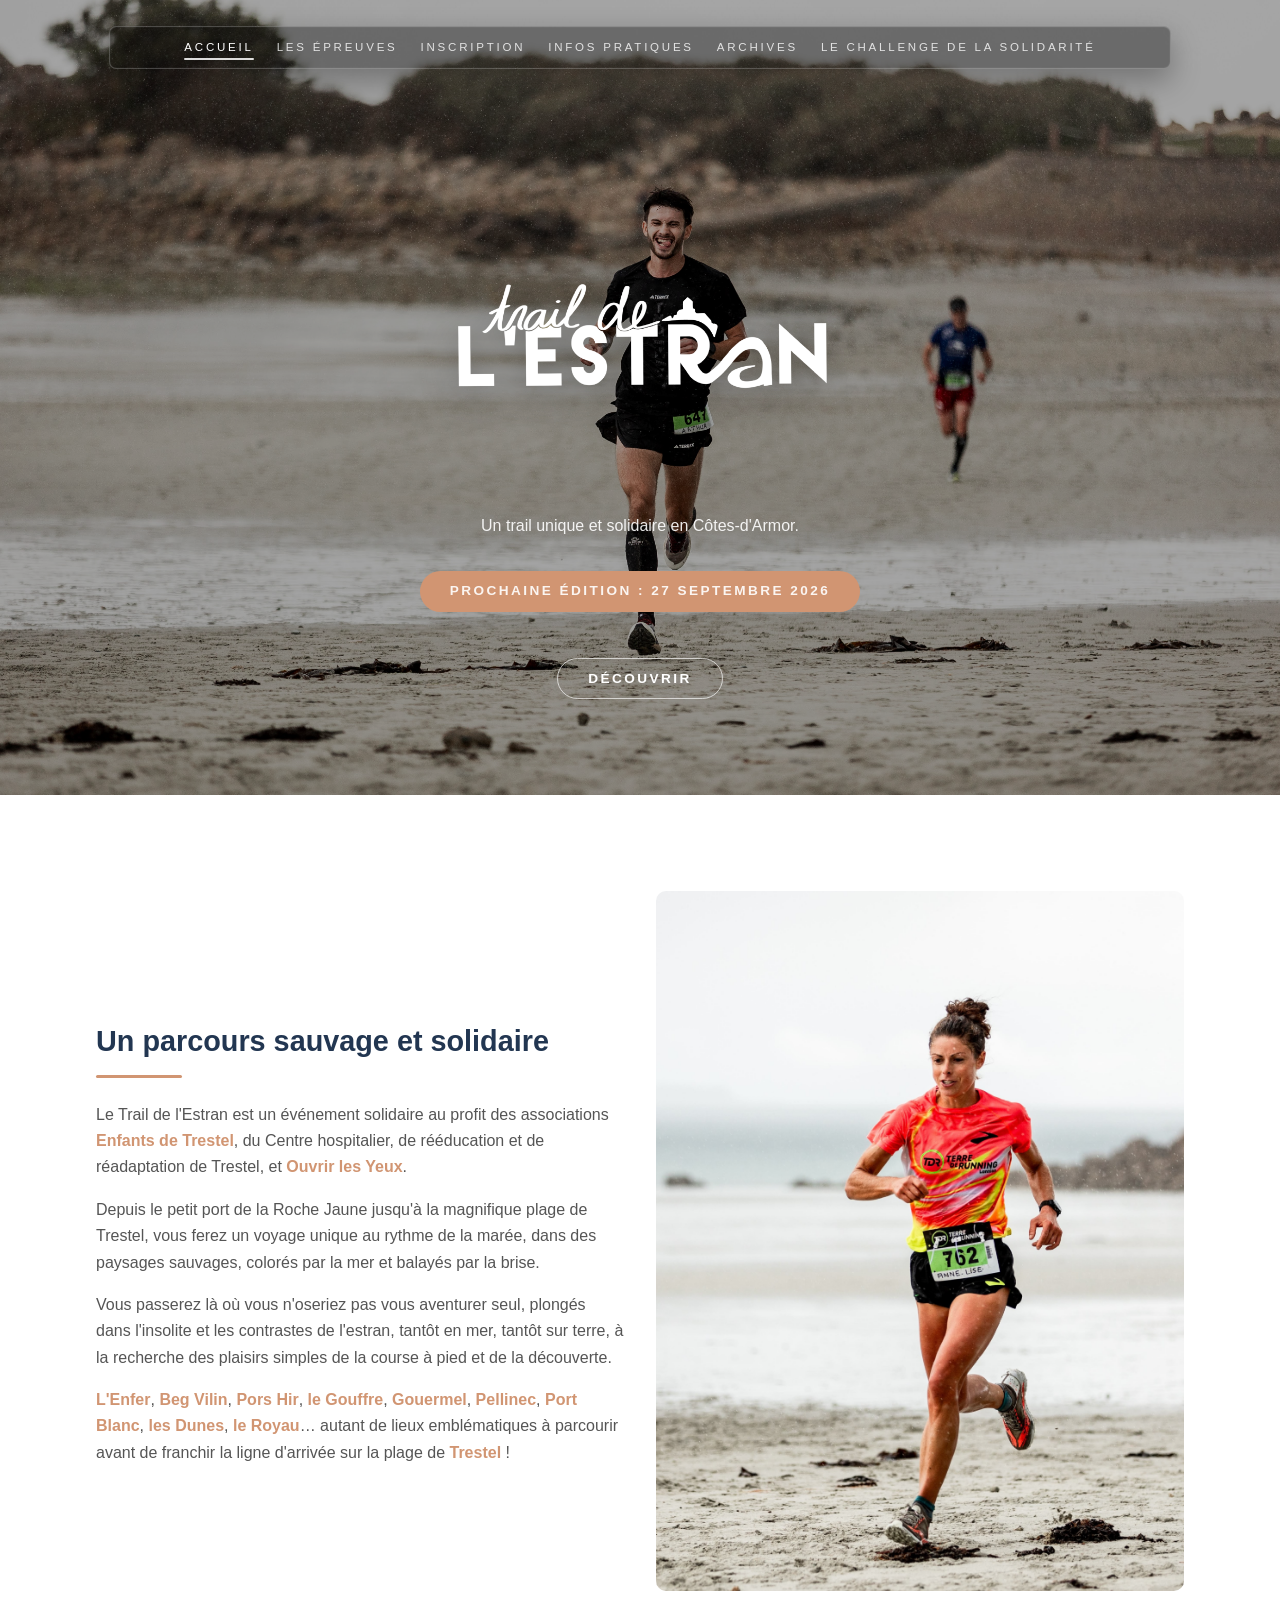
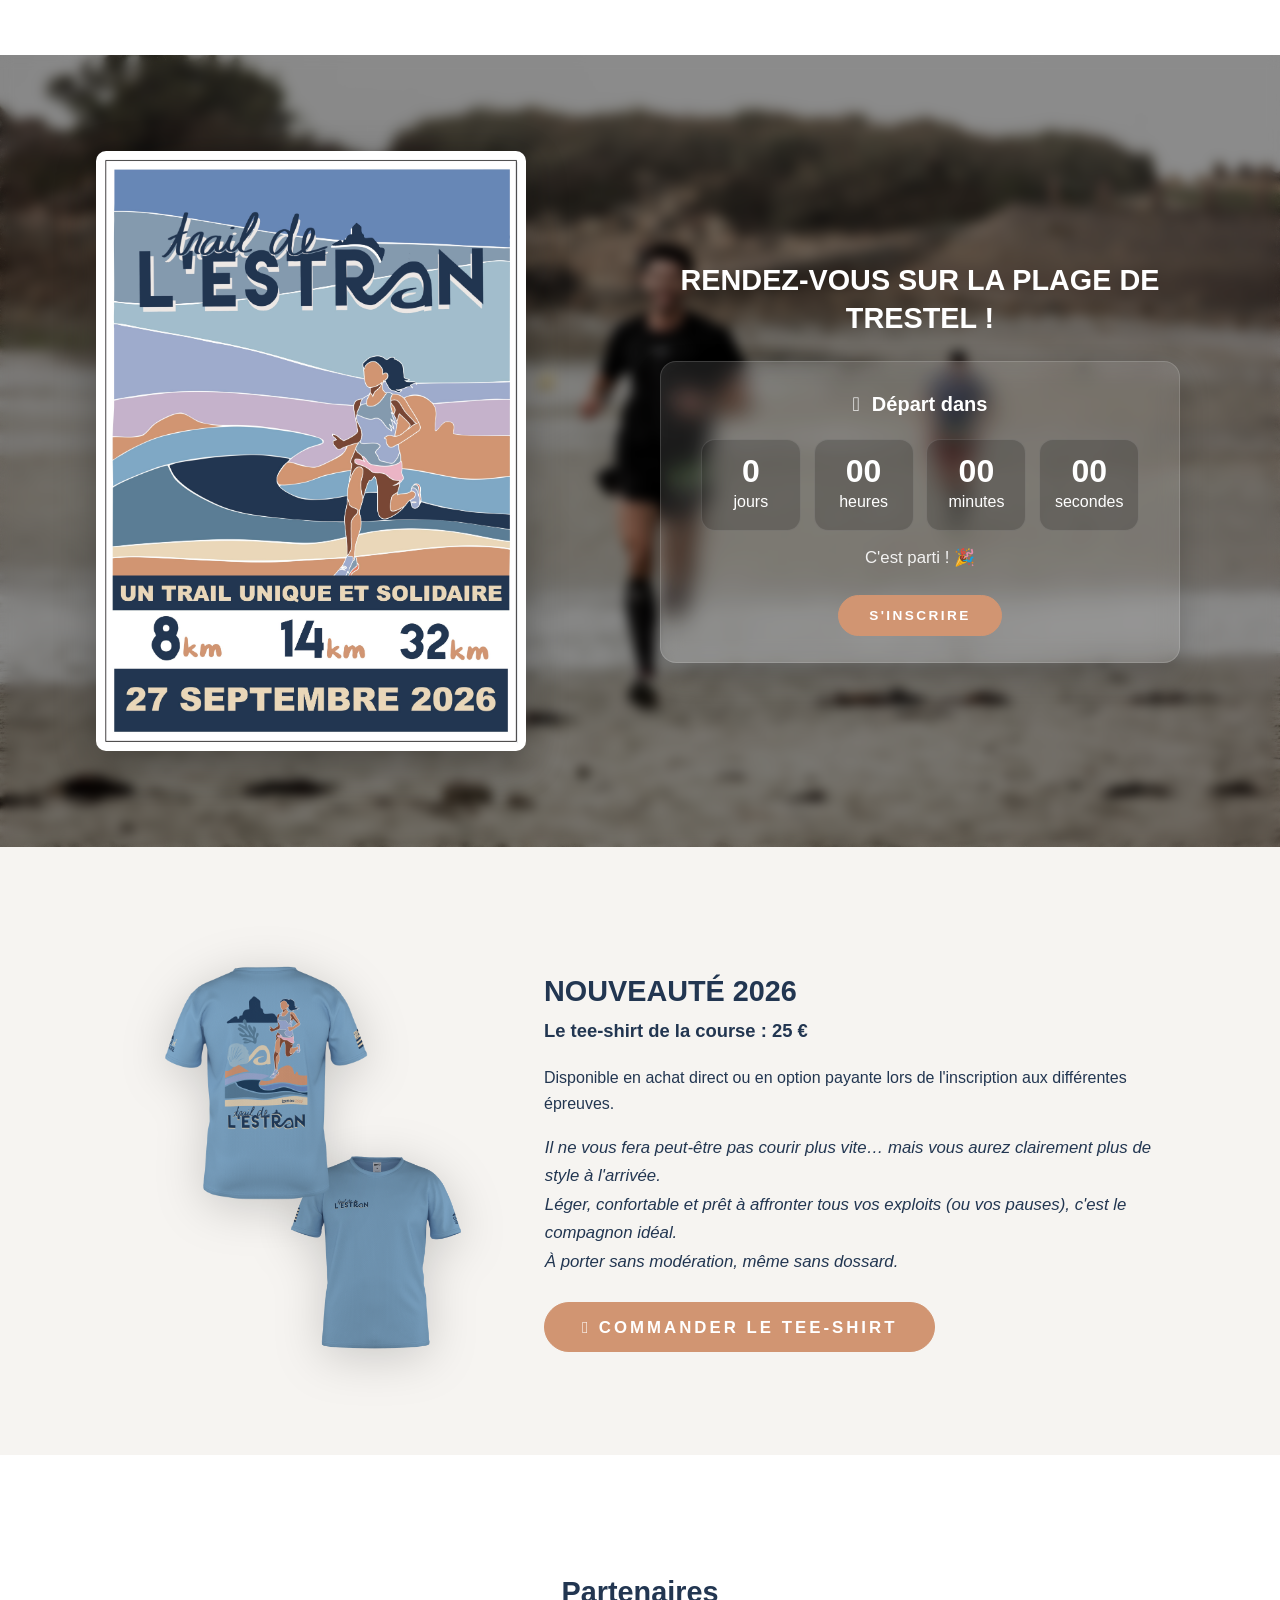
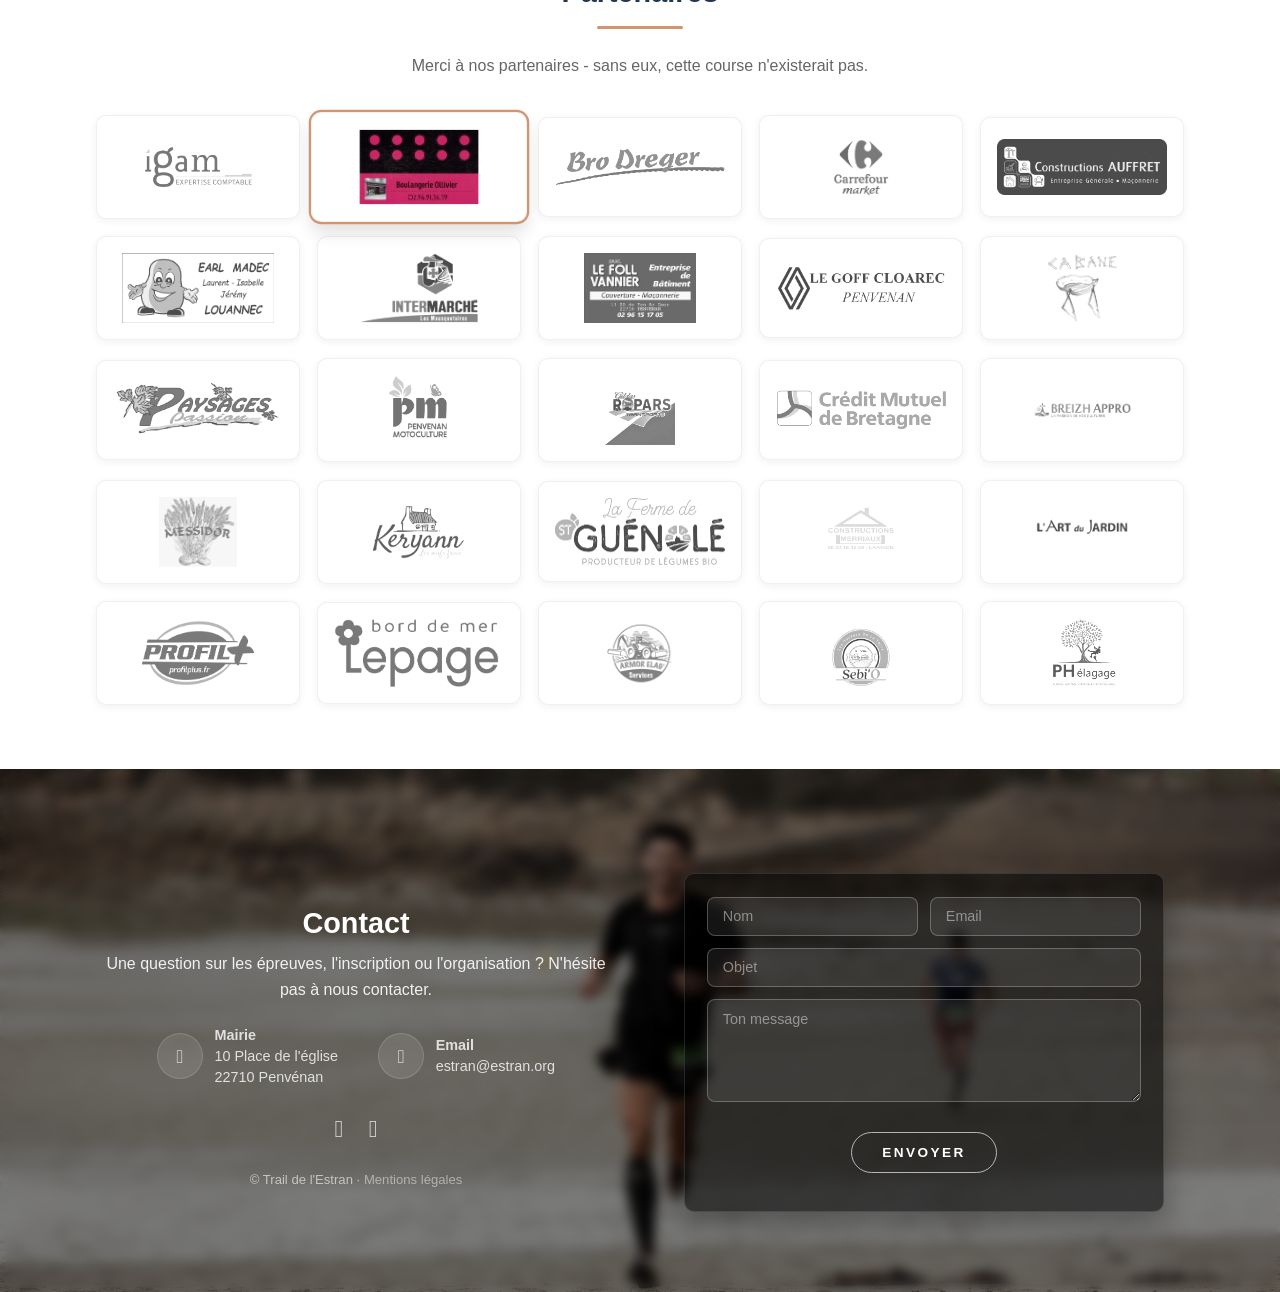
==== commit b87f11f7: "Merge pull request #4 from towandah/20260420_work 20260420 work" ====
--- a/index.html
+++ b/index.html
@@ -1,515 +1,215 @@
-<!DOCTYPE HTML>
-<html>
-
-<head>
-	<title>Trail de l'Estran (22)</title>
-	<meta charset="utf-8" />
-	<meta name="description"
-		content="Le Trail de l’Estran est une course nature unique en Côtes-d’Armor, entre terre et mer, sur l’estran breton." />
-	<meta name="viewport" content="width=device-width, initial-scale=1, user-scalable=no" />
-	<link rel="stylesheet" href="assets/css/main.css" />
-	<link rel="stylesheet" href="assets/css/custom.css" />
-	<noscript>
-		<link rel="stylesheet" href="assets/css/noscript.css" /></noscript>
-</head>
-
-
-<body class="is-preload">
-
-	<!-- Nav -->
-	<nav id="nav">
-		<ul>
-			<li class="current"><a href="#header">Accueil</a></li>
-			<li><a href="#epreuves">Les épreuves</a></li>
-			<li><a href="#inscription">Inscription</a></li>
-			<li><a href="#infos">Infos pratiques</a></li>
-			<li><a href="#archives">Archives</a></li>
-			<li><a href="#partenaires">Partenaires</a></li>
-			<li><a href="#solidarite">Le challenge de la solidarité</a></li>
-		</ul>
-	</nav>
-
-
-	<!-- Header -->
-	<section id="header">
-		<div class="inner">
-			<div class="header-badge">
-				<svg xmlns="http://www.w3.org/2000/svg" xmlns:xlink="http://www.w3.org/1999/xlink"
-					viewBox="0 0 1350 900" class="flag-bzh" aria-label="Drapeau breton" role="img">
-
-					<rect width="1350" height="900" fill="#fff" />
-					<rect x="600" width="1350" height="100" fill="#000" />
-					<rect x="600" y="200" width="1350" height="100" fill="#000" />
-					<rect y="400" width="1350" height="100" fill="#000" />
-					<rect y="600" width="1350" height="100" fill="#000" />
-					<rect y="800" width="1350" height="100" fill="#000" />
-					<use xlink:href="#ermine" x="-225" y="-122.5" />
-					<use xlink:href="#ermine" x="-75" y="-122.5" />
-					<use xlink:href="#ermine" x="75" y="-122.5" />
-					<use xlink:href="#ermine" x="225" y="-122.5" />
-					<use xlink:href="#ermine" x="-150" />
-					<g id="ermine" fill="#000">
-						<use xlink:href="#s" transform="rotate(-90 300,167.5)" />
-						<path id="s" d="M 300,167.5 l -9,-13.5 l 9,-22.5 l 9,22.5 z" />
-						<use xlink:href="#s" transform="rotate(90 300,167.5)" />
-						<path d="M 300,167.5 l 40.5,99 l -31.5,-13.5 l -9,18 l -9,-18 l -31.5,13.5 z" />
-					</g>
-					<use xlink:href="#ermine" x="150" />
-					<use xlink:href="#ermine" x="-225" y="122.5" />
-					<use xlink:href="#ermine" x="-75" y="122.5" />
-					<use xlink:href="#ermine" x="75" y="122.5" />
-					<use xlink:href="#ermine" x="225" y="122.5" />
-				</svg>
-
-			</div>
-			<h1>TRAIL DE L'ESTRAN</h1>
-			<p>Un trail unique et solidaire en Côtes-d’Armor.</p>
-
-			<p class="edition-date">
-				Prochaine édition :
-				<time datetime="2026-09-27">27 septembre 2026</time>
-			</p>
-			<ul class="actions special">
-				<li><a href="#one" class="button scrolly">Découvrir</a></li>
-			</ul>
-		</div>
-	</section>
-
-	<!-- One -->
-	<section id="one" class="main style1">
-		<div class="container">
-			<div class="row gtr-150 align-center">
-				<div class="col-6 col-12-medium">
-					<header class="major">
-						<h2>Un parcours sauvage et solidaire</h2>
-					</header>
-
-					<p>
-						Le Trail de l’Estran est un événement solidaire au profit des associations
-						<strong>Enfants de Trestel</strong>, du <strong>Centre de rééducation et de réadaptation de
-							Trestel</strong>,
-						et <strong>Ouvrir les Yeux</strong>.
-					</p>
-
-					<p>
-						Depuis le petit port de la Roche Jaune jusqu’à la magnifique plage de Trestel, vous ferez un
-						voyage unique
-						au rythme de la marée, dans des paysages sauvages, colorés par la mer et balayés par la brise.
-					</p>
-
-					<p>
-						Vous passerez là où vous n’oseriez pas vous aventurer seul, plongés dans l’insolite et les
-						contrastes de l’estran,
-						tantôt en mer, tantôt sur terre, à la recherche des plaisirs simples de la course à pied et de
-						la découverte.
-					</p>
-
-					<p>
-						<strong>L’Enfer</strong>, <strong>Beg Vilin</strong>, <strong>Pors Hir</strong>, <strong>le
-							Gouffre</strong>,
-						<strong>Gouermel</strong>, <strong>Pellinec</strong>, <strong>Port Blanc</strong>, <strong>les
-							Dunes</strong>,
-						<strong>le Royau</strong>… autant de lieux emblématiques à parcourir avant de franchir la ligne
-						d’arrivée sur la plage de
-						<strong>Trestel</strong> !
-					</p>
-				</div>
-
-				<div class="col-6 col-12-medium center-text">
-					<span class="image fit"><img src="images/0A6A7020.jpg"
-							alt="Paysage de l’estran – Trail de l’Estran" /></span>
-				</div>
-			</div>
-		</div>
-	</section>
-
-	<!-- Two -->
-	<section id="two" class="main style2">
-		<div class="container">
-			<div class="row gtr-150">
-
-				<!-- Colonne gauche : affiche -->
-				<div class="col-6 col-12-medium">
-					<span class="image fit affiche">
-						<img src="images/affiche.jpg" alt="Affiche du Trail de l’Estran" />
-					</span>
-				</div>
-
-				<!-- Colonne droite : titre + encart -->
-				<div class="col-6 col-12-medium center-event">
-					<header class="major">
-						<h2>Rendez-vous sur la plage de Trestel</h2>
-					</header>
-
-					<div class="countdown-card">
-						<p class="countdown-kicker">
-							<span class="icon solid fa-calendar"></span>
-							Départ dans
-						</p>
-
-						<div id="countdown" class="countdown">
-							<div class="unit"><span class="num" id="cd-days">--</span><span class="label">jours</span>
-							</div>
-							<div class="unit"><span class="num" id="cd-hours">--</span><span class="label">heures</span>
-							</div>
-							<div class="unit"><span class="num" id="cd-mins">--</span><span class="label">minutes</span>
-							</div>
-							<div class="unit"><span class="num" id="cd-secs">--</span><span
-									class="label">secondes</span></div>
-						</div>
-
-						<p class="countdown-note" id="countdown-note">Prépare tes chaussures 👟</p>
-
-						<ul class="actions">
-							<li>
-								<a href="https://estran.adeorun.com/" class="button primary" target="_blank"
-									rel="noopener">
-									S’inscrire
-								</a>
-							</li>
-						</ul>
-					</div>
-				</div>
-
-			</div>
-		</div>
-	</section>
-
-
-	<!-- Partenaires -->
-	<section id="partenaires" class="main style1 special">
-		<div class="container">
-			<header class="major">
-				<h2>Partenaires</h2>
-			</header>
-
-			<p class="partners-intro">
-				Merci à nos partenaires - sans eux, cette course n’existerait pas.
-			</p>
-
-			<div class="partners-grid" id="partners-grid">
-				<!-- Remplace les src/alt par tes vrais logos -->
-				<a class="partner" aria-label="Partenaire 1" title="Partenaire 1">
-					<img src="images/logos_partenaires/logo_01.jpg" alt="Logo Partenaire 1" loading="lazy" />
-				</a>
-				<a class="partner" aria-label="Partenaire 2" title="Partenaire 2">
-					<img src="images/logos_partenaires/logo_02.jpg" alt="Logo Partenaire 2" loading="lazy" />
-				</a>
-				<a class="partner" aria-label="Partenaire 3" title="Partenaire 3">
-					<img src="images/logos_partenaires/logo_03.jpg" alt="Logo Partenaire 3" loading="lazy" />
-				</a>
-				<a class="partner" aria-label="Partenaire 4" title="Partenaire 4">
-					<img src="images/logos_partenaires/logo_04.jpg" alt="Logo Partenaire 4" loading="lazy" />
-				</a>
-				<a class="partner" aria-label="Partenaire 5" title="Partenaire 5">
-					<img src="images/logos_partenaires/logo_05.jpg" alt="Logo Partenaire 5" loading="lazy" />
-				</a>
-				<a class="partner" aria-label="Partenaire 6" title="Partenaire 6">
-					<img src="images/logos_partenaires/logo_06.jpg" alt="Logo Partenaire 6" loading="lazy" />
-				</a>
-				<a class="partner" aria-label="Partenaire 7" title="Partenaire 7">
-					<img src="images/logos_partenaires/logo_07.jpg" alt="Logo Partenaire 7" loading="lazy" />
-				</a>
-				<a class="partner" aria-label="Partenaire 8" title="Partenaire 8">
-					<img src="images/logos_partenaires/logo_08.jpg" alt="Logo Partenaire 8" loading="lazy" />
-				</a>
-				<a class="partner" aria-label="Partenaire 9" title="Partenaire 9">
-					<img src="images/logos_partenaires/logo_09.jpg" alt="Logo Partenaire 9" loading="lazy" />
-				</a>
-				<a class="partner" aria-label="Partenaire 10" title="Partenaire 10">
-					<img src="images/logos_partenaires/logo_10.jpg" alt="Logo Partenaire 10" loading="lazy" />
-				</a>
-				<a class="partner" aria-label="Partenaire 11" title="Partenaire 11">
-					<img src="images/logos_partenaires/logo_11.jpg" alt="Logo Partenaire 11" loading="lazy" />
-				</a>
-				<a class="partner" aria-label="Partenaire 12" title="Partenaire 12">
-					<img src="images/logos_partenaires/logo_12.jpg" alt="Logo Partenaire 12" loading="lazy" />
-				</a>
-				<a class="partner" aria-label="Partenaire 13" title="Partenaire 13">
-					<img src="images/logos_partenaires/logo_13.jpg" alt="Logo Partenaire 13" loading="lazy" />
-				</a>
-				<a class="partner" aria-label="Partenaire 14" title="Partenaire 14">
-					<img src="images/logos_partenaires/logo_14.jpg" alt="Logo Partenaire 14" loading="lazy" />
-				</a>
-				<a class="partner" aria-label="Partenaire 15" title="Partenaire 15">
-					<img src="images/logos_partenaires/logo_15.jpg" alt="Logo Partenaire 15" loading="lazy" />
-				</a>
-				<a class="partner" aria-label="Partenaire 16" title="Partenaire 16">
-					<img src="images/logos_partenaires/logo_16.jpg" alt="Logo Partenaire 16" loading="lazy" />
-				</a>
-				<a class="partner" aria-label="Partenaire 17" title="Partenaire 17">
-					<img src="images/logos_partenaires/logo_17.jpg" alt="Logo Partenaire 17" loading="lazy" />
-				</a>
-				<a class="partner" aria-label="Partenaire 18" title="Partenaire 18">
-					<img src="images/logos_partenaires/logo_18.jpg" alt="Logo Partenaire 18" loading="lazy" />
-				</a>
-				<a class="partner" aria-label="Partenaire 19" title="Partenaire 19">
-					<img src="images/logos_partenaires/logo_19.jpg" alt="Logo Partenaire 19" loading="lazy" />
-				</a>
-				<a class="partner" aria-label="Partenaire 20" title="Partenaire 20">
-					<img src="images/logos_partenaires/logo_20.jpg" alt="Logo Partenaire 20" loading="lazy" />
-				</a>
-				<a class="partner" aria-label="Partenaire 21" title="Partenaire 21">
-					<img src="images/logos_partenaires/logo_21.jpg" alt="Logo Partenaire 21" loading="lazy" />
-				</a>
-				<a class="partner" aria-label="Partenaire 22" title="Partenaire 22">
-					<img src="images/logos_partenaires/logo_22.jpg" alt="Logo Partenaire 22" loading="lazy" />
-				</a>
-				<a class="partner" aria-label="Partenaire 23" title="Partenaire 23">
-					<img src="images/logos_partenaires/logo_23.jpg" alt="Logo Partenaire 23" loading="lazy" />
-				</a>
-				<a class="partner" aria-label="Partenaire 24" title="Partenaire 24">
-					<img src="images/logos_partenaires/logo_24.jpg" alt="Logo Partenaire 24" loading="lazy" />
-				</a>
-				<a class="partner" aria-label="Partenaire 25" title="Partenaire 25">
-					<img src="images/logos_partenaires/logo_25.jpg" alt="Logo Partenaire 25" loading="lazy" />
-				</a>
-
-
-			</div>
-		</div>
-	</section>
-
-
-	<!-- Footer / Contact -->
-	<section id="footer">
-		<div class="container footer-grid">
-
-			<!-- Colonne gauche : infos contact -->
-			<div class="footer-col footer-info">
-				<header class="major">
-					<h2>Contact</h2>
-				</header>
-
-				<p class="footer-intro">
-					Une question sur les épreuves, l’inscription ou l’organisation ?
-					N’hésite pas à nous contacter.
-				</p>
-
-				<div class="contact-cards">
-					<div class="contact-card-mini">
-						<span class="icon solid fa-home"></span>
-						<div class="text">
-							<strong>Mairie</strong><br />
-							10 Place de l'église<br />
-							22710 Penvénan
-						</div>
-					</div>
-
-					<div class="contact-card-mini">
-						<span class="icon solid fa-envelope"></span>
-						<div class="text">
-							<strong>Email</strong><br />
-							<a href="mailto:estran@estran.org">estran@estran.org</a>
-						</div>
-					</div>
-				</div>
-
-
-				<ul class="icons footer-socials">
-					<li>
-						<a href="https://www.facebook.com/estran22?locale=fr_FR" class="icon brands alt fa-facebook-f"
-							target="_blank" rel="noopener">
-							<span class="label">Facebook</span>
-						</a>
-					</li>
-					<li>
-						<a href="https://www.instagram.com/traildelestran/" class="icon brands alt fa-instagram"
-							target="_blank" rel="noopener">
-							<span class="label">Instagram</span>
-						</a>
-					</li>
-				</ul>
-
-				<ul class="copyright">
-					<li>&copy; Trail de l’Estran</li>
-					<li><a href="#mentions">Mentions légales & RGPD</a></li>
-				</ul>
-			</div>
-
-			<!-- Colonne droite : formulaire -->
-			<div class="footer-col footer-form">
-				<form id="contact-form" method="POST" action="https://formspree.io/f/TON_ID" class="contact-card">
-
-					<!-- Anti-spam -->
-					<input type="text" name="_gotcha" style="display:none" tabindex="-1" autocomplete="off" />
-
-					<div class="row gtr-uniform gtr-50">
-						<div class="col-6 col-12-xsmall">
-							<input type="text" name="name" placeholder="Nom" required />
-						</div>
-						<div class="col-6 col-12-xsmall">
-							<input type="email" name="email" placeholder="Email" required />
-						</div>
-						<div class="col-12">
-							<input type="text" name="subject" placeholder="Objet" />
-						</div>
-						<div class="col-12">
-							<textarea name="message" rows="5" placeholder="Ton message" required></textarea>
-						</div>
-
-						<input type="hidden" name="_subject" value="Message depuis le site — Trail de l’Estran" />
-
-						<div class="col-12">
-							<div class="form-actions">
-								<button type="submit" class="button send-button">Envoyer</button>
-							</div>
-
-						</div>
-					</div>
-
-					<p id="form-status" class="form-status" aria-live="polite"></p>
-				</form>
-			</div>
-
-		</div>
-	</section>
-
-
-
-
-
-	<!-- Scripts -->
-	<script src="assets/js/jquery.min.js"></script>
-	<script src="assets/js/jquery.scrolly.min.js"></script>
-	<script src="assets/js/browser.min.js"></script>
-	<script src="assets/js/breakpoints.min.js"></script>
-	<script src="assets/js/util.js"></script>
-	<script src="assets/js/main.js"></script>
-
-	<script>
-		const TRAIL_DATE_ISO = "2026-09-27T00:00:00+02:00";
-
-		const dEl = document.getElementById("cd-days");
-		const hEl = document.getElementById("cd-hours");
-		const mEl = document.getElementById("cd-mins");
-		const sEl = document.getElementById("cd-secs");
-		const noteEl = document.getElementById("countdown-note");
-
-		function pad(n) {
-			return String(n).padStart(2, "0");
-		}
-
-		function tick() {
-			const target = new Date(TRAIL_DATE_ISO).getTime();
-			const now = Date.now();
-			let diff = target - now;
-
-			if (diff <= 0) {
-				dEl.textContent = "0";
-				hEl.textContent = "00";
-				mEl.textContent = "00";
-				sEl.textContent = "00";
-				if (noteEl) noteEl.textContent = "C’est parti ! 🎉";
-				return;
-			}
-
-			const days = Math.floor(diff / (1000 * 60 * 60 * 24));
-			diff -= days * (1000 * 60 * 60 * 24);
-			const hours = Math.floor(diff / (1000 * 60 * 60));
-			diff -= hours * (1000 * 60 * 60);
-			const mins = Math.floor(diff / (1000 * 60));
-			diff -= mins * (1000 * 60);
-			const secs = Math.floor(diff / 1000);
-
-			dEl.textContent = String(days);
-			hEl.textContent = pad(hours);
-			mEl.textContent = pad(mins);
-			sEl.textContent = pad(secs);
-		}
-
-		tick();
-		setInterval(tick, 1000);
-	</script>
-
-	<script>
-		// 1) Nav devient "foncée" dès qu'on quitte le header
-		const nav = document.getElementById("nav");
-		const header = document.getElementById("header");
-
-		const headerObserver = new IntersectionObserver(
-			(entries) => {
-				// Si le header n'est plus visible => scrolled
-				const isHeaderVisible = entries[0].isIntersecting;
-				nav.classList.toggle("scrolled", !isHeaderVisible);
-			}, {
-				threshold: 0.2
-			}
-		);
-
-		if (header) headerObserver.observe(header);
-
-		// 2) Onglet actif selon la section visible (scrollspy)
-		const navLinks = Array.from(document.querySelectorAll('#nav a[href^="#"]'));
-		const sections = navLinks
-			.map(a => document.querySelector(a.getAttribute("href")))
-			.filter(Boolean);
-
-		const setActiveLink = (id) => {
-			// retire active partout
-			document.querySelectorAll("#nav li").forEach(li => li.classList.remove("active", "current"));
-			// active le bon li
-			const link = document.querySelector(`#nav a[href="#${CSS.escape(id)}"]`);
-			if (link && link.parentElement) link.parentElement.classList.add("active");
-		};
-
-		const sectionObserver = new IntersectionObserver(
-			(entries) => {
-				// On prend la section la plus "visible" parmi celles en intersection
-				const visible = entries
-					.filter(e => e.isIntersecting)
-					.sort((a, b) => b.intersectionRatio - a.intersectionRatio)[0];
-
-				if (visible) setActiveLink(visible.target.id);
-			}, {
-				// Ajuste pour déclencher quand la section est bien engagée
-				rootMargin: "-35% 0px -55% 0px",
-				threshold: [0.1, 0.25, 0.5, 0.75]
-			}
-		);
-
-		sections.forEach(sec => sectionObserver.observe(sec));
-
-		// option: au clic, on force l'actif immédiatement
-		navLinks.forEach(a => {
-			a.addEventListener("click", () => {
-				const id = a.getAttribute("href").slice(1);
-				if (id) setActiveLink(id);
-			});
-		});
-	</script>
-
-	<script>
-		(function () {
-			const grid = document.getElementById("partners-grid");
-			if (!grid) return;
-
-			const items = Array.from(grid.querySelectorAll(".partner"));
-			if (items.length === 0) return;
-
-			let currentIndex = -1;
-
-			function highlightRandom() {
-				// Retire le highlight actuel
-				items.forEach(el => el.classList.remove("is-highlight"));
-
-				// Choisit un index différent du précédent
-				let nextIndex;
-				do {
-					nextIndex = Math.floor(Math.random() * items.length);
-				} while (nextIndex === currentIndex && items.length > 1);
-
-				// Applique le highlight
-				items[nextIndex].classList.add("is-highlight");
-				currentIndex = nextIndex;
-			}
-
-			highlightRandom();
-			setInterval(highlightRandom, 2000);
-		})();
-	</script>
-
-
-</body>
-
+<!DOCTYPE html>
+<html lang="fr">
+
+<head>
+  <meta charset="utf-8">
+  <title>Trail de l'Estran (22)</title>
+  <meta name="description"
+    content="Le Trail de l'Estran est une course nature unique en Côtes-d'Armor, entre terre et mer, sur l'estran breton.">
+  <meta name="viewport" content="width=device-width, initial-scale=1">
+  <link rel="stylesheet" href="css/style.css">
+</head>
+
+<body class="is-preload" data-page="index">
+
+  <!-- Nav (injecté par components/nav.js) -->
+  <nav id="nav"></nav>
+
+  <!-- Header -->
+  <section id="header">
+    <div class="inner">
+      <div class="header-badge">
+        <img src="images/LOGO ESTRAN.png" alt="Trail de l'Estran" class="header-logo">
+      </div>
+      <p style="text-align: center;">Un trail unique et solidaire en Côtes-d'Armor.</p>
+      <p class="edition-date">
+        Prochaine édition :
+        <time datetime="2026-09-27">27 septembre 2026</time>
+      </p>
+      <ul class="actions special">
+        <li><a href="#parcours" class="scrolly button">Découvrir</a></li>
+      </ul>
+    </div>
+  </section>
+
+  <!-- Parcours -->
+  <section id="parcours" class="section-parcours">
+    <div class="container">
+      <div class="row">
+        <div class="col-6">
+          <h2>Un parcours sauvage et solidaire</h2>
+          <p>
+            Le Trail de l'Estran est un événement solidaire au profit des associations
+            <strong>Enfants de Trestel</strong>, du Centre hospitalier, de rééducation et de réadaptation
+            de Trestel,
+            et <strong>Ouvrir les Yeux</strong>.
+          </p>
+          <p>
+            Depuis le petit port de la Roche Jaune jusqu'à la magnifique plage de Trestel, vous ferez un
+            voyage unique
+            au rythme de la marée, dans des paysages sauvages, colorés par la mer et balayés par la brise.
+          </p>
+          <p>
+            Vous passerez là où vous n'oseriez pas vous aventurer seul, plongés dans l'insolite et les
+            contrastes de l'estran,
+            tantôt en mer, tantôt sur terre, à la recherche des plaisirs simples de la course à pied et de
+            la découverte.
+          </p>
+          <p>
+            <strong>L'Enfer</strong>, <strong>Beg Vilin</strong>, <strong>Pors Hir</strong>, <strong>le
+              Gouffre</strong>,
+            <strong>Gouermel</strong>, <strong>Pellinec</strong>, <strong>Port Blanc</strong>, <strong>les
+              Dunes</strong>,
+            <strong>le Royau</strong>… autant de lieux emblématiques à parcourir avant de franchir la ligne
+            d'arrivée sur la plage de
+            <strong>Trestel</strong> !
+          </p>
+        </div>
+        <div class="col-6">
+          <span class="image fit"><img src="images/0A6A7020.jpg" alt="Paysage de l'estran – Trail de l'Estran"></span>
+        </div>
+      </div>
+    </div>
+  </section>
+
+  <!-- Événement / Countdown -->
+  <section id="event" class="section-event">
+    <div class="container">
+      <div class="row">
+        <div class="col-6">
+          <span class="image affiche">
+            <img src="images/affiche.jpg" alt="Affiche du Trail de l'Estran">
+          </span>
+        </div>
+        <div class="col-6 center-event">
+          <h2 style="text-transform: uppercase;">Rendez-vous sur la plage de Trestel !</h2>
+          <div class="countdown-card">
+            <p class="countdown-kicker">
+              <span class="icon solid fa-calendar"></span>
+              Départ dans
+            </p>
+            <div id="countdown" class="countdown">
+              <div class="unit"><span class="num" id="cd-days">--</span><span class="label">jours</span></div>
+              <div class="unit"><span class="num" id="cd-hours">--</span><span class="label">heures</span></div>
+              <div class="unit"><span class="num" id="cd-mins">--</span><span class="label">minutes</span></div>
+              <div class="unit"><span class="num" id="cd-secs">--</span><span class="label">secondes</span></div>
+            </div>
+            <p class="countdown-note" id="countdown-note">Prépare tes chaussures 👟</p>
+            <ul class="actions">
+              <li>
+                <a href="https://estran.adeorun.com/" class="button primary" target="_blank" rel="noopener">
+                  S'inscrire
+                </a>
+              </li>
+            </ul>
+          </div>
+        </div>
+      </div>
+    </div>
+  </section>
+
+  <!-- Tee-shirt -->
+  <section id="tshirt" class="section-tshirt">
+    <div class="container">
+      <div class="tshirt-layout">
+        <div class="tshirt-images">
+          <img src="images/Trail_Estran_Tshirt_Back.png" alt="Tee-shirt Trail de l'Estran – Face arrière"
+            class="tshirt-img tshirt-front">
+          <img src="images/Trail_Estran_Tshirt_Front.png" alt="Tee-shirt Trail de l'Estran – Face avant"
+            class="tshirt-img tshirt-back">
+        </div>
+        <div class="tshirt-info">
+          <h2>Nouveauté 2026</h2>
+          <p class="tshirt-subtitle">Le tee-shirt de la course : 25&nbsp;€</p>
+          <p>
+            Disponible en achat direct ou en option payante lors de l'inscription
+            aux différentes épreuves.
+          </p>
+          <p class="tshirt-pitch">
+            Il ne vous fera peut-être pas courir plus vite… mais vous aurez clairement
+            plus de style à l'arrivée.<br>
+            Léger, confortable et prêt à affronter tous vos exploits (ou vos pauses),
+            c'est le compagnon idéal.<br>
+            À porter sans modération, même sans dossard.
+          </p>
+          <a href="https://estran.adeorun.com/" class="button primary" target="_blank" rel="noopener">
+            <span class="icon solid fa-shopping-cart"></span> Commander le tee-shirt
+          </a>
+        </div>
+      </div>
+    </div>
+  </section>
+
+  <!-- Partenaires -->
+  <section id="partenaires" class="section-partenaires">
+    <div class="container">
+      <h2>Partenaires</h2>
+      <p class="partners-intro">
+        Merci à nos partenaires - sans eux, cette course n'existerait pas.
+      </p>
+      <div class="partners-grid" id="partners-grid">
+        <a class="partner" aria-label="Partenaire 1"><img src="images/logos_partenaires/logo_01.jpg" alt="Partenaire 1"
+            loading="lazy"></a>
+        <a class="partner" aria-label="Partenaire 2"><img src="images/logos_partenaires/logo_02.jpg" alt="Partenaire 2"
+            loading="lazy"></a>
+        <a class="partner" aria-label="Partenaire 3"><img src="images/logos_partenaires/logo_03.jpg" alt="Partenaire 3"
+            loading="lazy"></a>
+        <a class="partner" aria-label="Partenaire 4"><img src="images/logos_partenaires/logo_04.jpg" alt="Partenaire 4"
+            loading="lazy"></a>
+        <a class="partner" aria-label="Partenaire 5"><img src="images/logos_partenaires/logo_05.jpg" alt="Partenaire 5"
+            loading="lazy"></a>
+        <a class="partner" aria-label="Partenaire 6"><img src="images/logos_partenaires/logo_06.jpg" alt="Partenaire 6"
+            loading="lazy"></a>
+        <a class="partner" aria-label="Partenaire 7"><img src="images/logos_partenaires/logo_07.jpg" alt="Partenaire 7"
+            loading="lazy"></a>
+        <a class="partner" aria-label="Partenaire 8"><img src="images/logos_partenaires/logo_08.jpg" alt="Partenaire 8"
+            loading="lazy"></a>
+        <a class="partner" aria-label="Partenaire 9"><img src="images/logos_partenaires/logo_09.jpg" alt="Partenaire 9"
+            loading="lazy"></a>
+        <a class="partner" aria-label="Partenaire 10"><img src="images/logos_partenaires/logo_10.jpg"
+            alt="Partenaire 10" loading="lazy"></a>
+        <a class="partner" aria-label="Partenaire 11"><img src="images/logos_partenaires/logo_11.jpg"
+            alt="Partenaire 11" loading="lazy"></a>
+        <a class="partner" aria-label="Partenaire 12"><img src="images/logos_partenaires/logo_12.jpg"
+            alt="Partenaire 12" loading="lazy"></a>
+        <a class="partner" aria-label="Partenaire 13"><img src="images/logos_partenaires/logo_13.jpg"
+            alt="Partenaire 13" loading="lazy"></a>
+        <a class="partner" aria-label="Partenaire 14"><img src="images/logos_partenaires/logo_14.jpg"
+            alt="Partenaire 14" loading="lazy"></a>
+        <a class="partner" aria-label="Partenaire 15"><img src="images/logos_partenaires/logo_15.jpg"
+            alt="Partenaire 15" loading="lazy"></a>
+        <a class="partner" aria-label="Partenaire 16"><img src="images/logos_partenaires/logo_16.jpg"
+            alt="Partenaire 16" loading="lazy"></a>
+        <a class="partner" aria-label="Partenaire 17"><img src="images/logos_partenaires/logo_17.jpg"
+            alt="Partenaire 17" loading="lazy"></a>
+        <a class="partner" aria-label="Partenaire 18"><img src="images/logos_partenaires/logo_18.jpg"
+            alt="Partenaire 18" loading="lazy"></a>
+        <a class="partner" aria-label="Partenaire 19"><img src="images/logos_partenaires/logo_19.jpg"
+            alt="Partenaire 19" loading="lazy"></a>
+        <a class="partner" aria-label="Partenaire 20"><img src="images/logos_partenaires/logo_20.jpg"
+            alt="Partenaire 20" loading="lazy"></a>
+        <a class="partner" aria-label="Partenaire 21"><img src="images/logos_partenaires/logo_21.jpg"
+            alt="Partenaire 21" loading="lazy"></a>
+        <a class="partner" aria-label="Partenaire 22"><img src="images/logos_partenaires/logo_22.jpg"
+            alt="Partenaire 22" loading="lazy"></a>
+        <a class="partner" aria-label="Partenaire 23"><img src="images/logos_partenaires/logo_23.jpg"
+            alt="Partenaire 23" loading="lazy"></a>
+        <a class="partner" aria-label="Partenaire 24"><img src="images/logos_partenaires/logo_24.jpg"
+            alt="Partenaire 24" loading="lazy"></a>
+        <a class="partner" aria-label="Partenaire 25"><img src="images/logos_partenaires/logo_25.jpg"
+            alt="Partenaire 25" loading="lazy"></a>
+      </div>
+    </div>
+  </section>
+
+  <!-- Footer (injecté par components/footer.js) -->
+  <section id="footer"></section>
+
+  <!-- Scripts -->
+  <script src="components/nav.js"></script>
+  <script src="components/footer.js"></script>
+  <script src="js/site.js"></script>
+
+</body>
+
 </html>
--- a/css/style.css
+++ b/css/style.css
@@ -0,0 +1,2753 @@
+/* ==========================================
+   Trail de l'Estran — style.css
+   CSS unique, structuré et nettoyé
+
+   SOMMAIRE :
+   1. Variables & Fonts
+   2. Reset & Base
+   3. Typography
+   4. Grid & Layout
+   5. Buttons & Forms
+   6. Nav
+   7. Header (hero index)
+   8. Section One (parcours)
+   9. Section Two (countdown)
+  10. Partenaires
+  11. Footer & Contact
+  12. Page Épreuves — Hero
+  13. Page Épreuves — Tabs bar
+  14. Page Épreuves — Race sections
+  15. Page Épreuves — Maps
+  16. Page Épreuves — Info cards
+  17. Page Épreuves — Barrières
+  18. Page Épreuves — Règlement
+  19. Animations
+  23. Responsive
+   ========================================== */
+
+/* ==============================
+   1. VARIABLES & FONTS
+   ============================== */
+
+:root {
+  --pearl: #ead7b9;
+  --blossom: #ebb4c5;
+  --almond: #d19572;
+  --powder: #a2bdcc;
+  --deep: #223651;
+
+  --text: #555;
+  --text-light: rgba(255, 255, 255, 0.75);
+  --bg-light: #fff;
+  --bg-sand: #f6f4f1;
+  --radius: 10px;
+  --radius-lg: 16px;
+}
+
+@import url("https://fonts.googleapis.com/css2?family=Source+Sans+3:ital,wght@0,300;0,400;0,700;1,300;1,400&display=swap");
+
+/* FontAwesome — brands + solid only */
+@font-face {
+  font-family: "Font Awesome 5 Brands";
+  font-style: normal;
+  font-weight: 400;
+  font-display: swap;
+  src:
+    url("../webfonts/fa-brands-400.woff2") format("woff2"),
+    url("../webfonts/fa-brands-400.woff") format("woff");
+}
+@font-face {
+  font-family: "Font Awesome 5 Free";
+  font-style: normal;
+  font-weight: 900;
+  font-display: swap;
+  src:
+    url("../webfonts/fa-solid-900.woff2") format("woff2"),
+    url("../webfonts/fa-solid-900.woff") format("woff");
+}
+
+.icon::before {
+  font-style: normal;
+  font-weight: 900;
+  font-family: "Font Awesome 5 Free";
+  -webkit-font-smoothing: antialiased;
+  -moz-osx-font-smoothing: grayscale;
+}
+.icon.brands::before {
+  font-family: "Font Awesome 5 Brands";
+  font-weight: 400;
+}
+/* Icons used */
+.fa-calendar::before {
+  content: "\f073";
+}
+.fa-clock::before {
+  content: "\f017";
+}
+.fa-envelope::before {
+  content: "\f0e0";
+}
+.fa-facebook-f::before {
+  content: "\f39e";
+}
+.fa-file-pdf::before {
+  content: "\f1c1";
+}
+.fa-flag::before {
+  content: "\f024";
+}
+.fa-home::before {
+  content: "\f015";
+}
+.fa-instagram::before {
+  content: "\f16d";
+}
+.fa-map-marker-alt::before {
+  content: "\f3c5";
+}
+.fa-trophy::before {
+  content: "\f091";
+}
+.fa-bus::before {
+  content: "\f207";
+}
+.fa-camera::before {
+  content: "\f030";
+}
+.fa-newspaper::before {
+  content: "\f1ea";
+}
+.fa-play::before {
+  content: "\f04b";
+}
+.fa-heart::before {
+  content: "\f004";
+}
+.fa-download::before {
+  content: "\f019";
+}
+.fa-shopping-cart::before {
+  content: "\f07a";
+}
+/* ==============================
+   2. RESET & BASE
+   ============================== */
+
+*,
+*::before,
+*::after {
+  box-sizing: border-box;
+}
+
+html {
+  scroll-behavior: smooth;
+}
+
+body {
+  margin: 0;
+  font-family: "Source Sans 3", "Source Sans Pro", sans-serif;
+  font-size: 16px;
+  font-weight: 300;
+  line-height: 1.65;
+  color: var(--text);
+  background: var(--bg-light);
+}
+
+/* Preload: masquer les transitions au chargement */
+body.is-preload * {
+  transition: none !important;
+  animation: none !important;
+}
+
+img {
+  max-width: 100%;
+  height: auto;
+  display: block;
+}
+
+.sr-only {
+  position: absolute;
+  width: 1px;
+  height: 1px;
+  padding: 0;
+  margin: -1px;
+  overflow: hidden;
+  clip: rect(0, 0, 0, 0);
+  border: 0;
+}
+
+/* ==============================
+   3. TYPOGRAPHY
+   ============================== */
+
+h1,
+h2,
+h3,
+h4,
+h5,
+h6 {
+  font-weight: 700;
+  line-height: 1.3;
+  color: var(--deep);
+}
+
+h1 {
+  font-size: 2.4em;
+  letter-spacing: 0.06em;
+}
+h2 {
+  font-size: 1.8em;
+}
+h3 {
+  font-size: 1.3em;
+}
+h4 {
+  font-size: 1em;
+}
+
+a {
+  color: inherit;
+  text-decoration: none;
+  transition: color 0.2s ease;
+}
+a:hover {
+  color: var(--almond);
+}
+
+strong,
+b {
+  font-weight: 700;
+  color: inherit;
+}
+
+p {
+  margin: 0 0 1em 0;
+}
+
+section {
+  scroll-margin-top: 60px;
+}
+
+/* ==============================
+   4. GRID & LAYOUT
+   ============================== */
+
+.container {
+  max-width: 72em;
+  margin: 0 auto;
+  padding: 0 2em;
+}
+
+.row {
+  display: flex;
+  flex-wrap: wrap;
+  gap: 2em;
+}
+
+.col-6 {
+  flex: 0 0 calc(50% - 1em);
+  max-width: calc(50% - 1em);
+}
+
+.col-12 {
+  flex: 0 0 100%;
+  max-width: 100%;
+}
+
+.align-center {
+  align-items: center;
+}
+
+.image.fit img {
+  width: 100%;
+  border-radius: var(--radius);
+}
+
+.actions {
+  list-style: none;
+  padding: 0;
+  margin: 1.5em 0 0 0;
+  display: flex;
+  gap: 1em;
+}
+.actions.special {
+  justify-content: center;
+}
+
+/* ==============================
+   5. BUTTONS & FORMS
+   ============================== */
+
+.button {
+  display: inline-block;
+  padding: 0 2.2em;
+  height: 3em;
+  line-height: 3em;
+  border-radius: 999px;
+  border: 1.5px solid rgba(255, 255, 255, 0.65);
+  color: #fff;
+  font-family: inherit;
+  font-size: 0.85em;
+  font-weight: 700;
+  letter-spacing: 0.18em;
+  text-transform: uppercase;
+  text-decoration: none;
+  background: transparent;
+  cursor: pointer;
+  transition: all 0.25s ease;
+  white-space: nowrap;
+}
+.button:hover {
+  background: rgba(255, 255, 255, 0.12);
+  border-color: #fff;
+  color: #fff;
+  transform: translateY(-1px);
+}
+.button.primary {
+  background: var(--almond);
+  border-color: var(--almond);
+}
+.button.primary:hover {
+  background: #c48560;
+  border-color: #c48560;
+}
+
+/* Form inputs */
+input[type="text"],
+input[type="email"],
+textarea {
+  width: 100%;
+  padding: 0.75em 1em;
+  border: 1px solid rgba(255, 255, 255, 0.25);
+  border-radius: 8px;
+  background: rgba(255, 255, 255, 0.08);
+  color: #fff;
+  font-family: inherit;
+  font-size: 0.9em;
+  margin-bottom: 0.8em;
+  transition: border-color 0.2s ease;
+}
+input[type="text"]:focus,
+input[type="email"]:focus,
+textarea:focus {
+  outline: none;
+  border-color: var(--almond);
+}
+input::placeholder,
+textarea::placeholder {
+  color: rgba(255, 255, 255, 0.45);
+}
+
+.form-row {
+  display: grid;
+  grid-template-columns: 1fr 1fr;
+  gap: 0.8em;
+}
+
+.form-actions {
+  display: flex;
+  justify-content: center;
+  margin-top: 0.6em;
+}
+
+.send-button {
+  background: transparent;
+  border: 1.5px solid rgba(255, 255, 255, 0.65);
+  color: #fff;
+  font-family: inherit;
+  font-size: 0.85em;
+  letter-spacing: 0.18em;
+  text-transform: uppercase;
+  padding: 0 2.2em;
+  height: 3em;
+  line-height: 3em;
+  border-radius: 999px;
+  cursor: pointer;
+  transition: all 0.25s ease;
+}
+.send-button:hover {
+  background: rgba(255, 255, 255, 0.12);
+  border-color: #fff;
+}
+
+/* ==============================
+   6. NAV
+   ============================== */
+
+#nav {
+  position: fixed;
+  top: 1.6em;
+  left: 0;
+  width: 100%;
+  text-align: center;
+  z-index: 1000;
+}
+
+#nav ul {
+  display: inline-flex;
+  border-radius: 0.45em;
+  padding: 0 4em;
+  margin: 0;
+  list-style: none;
+  background: rgba(0, 0, 0, 0.35);
+  box-shadow:
+    inset 0 0 1px 1px rgba(255, 255, 255, 0.25),
+    0 12px 30px rgba(0, 0, 0, 0.3);
+  transition:
+    background-color 0.35s ease,
+    box-shadow 0.35s ease;
+}
+
+#nav li {
+  padding: 0;
+}
+
+#nav a {
+  display: block;
+  color: rgba(255, 255, 255, 0.8);
+  text-transform: uppercase;
+  font-size: 0.72em;
+  letter-spacing: 0.24em;
+  height: 3.8em;
+  line-height: 3.8em;
+  padding: 0 1em;
+  white-space: nowrap;
+  border-bottom: none;
+  transition: color 0.25s ease;
+}
+#nav a:hover {
+  color: #fff;
+}
+
+#nav li.active a,
+#nav li.current a {
+  color: #fff;
+  position: relative;
+}
+#nav li.active a::after,
+#nav li.current a::after {
+  content: "";
+  position: absolute;
+  left: 14%;
+  right: 14%;
+  bottom: 0.85em;
+  height: 2px;
+  background: rgba(255, 255, 255, 0.85);
+  border-radius: 999px;
+}
+
+#nav.scrolled ul {
+  background: var(--almond);
+  box-shadow:
+    inset 0 0 1px 1px rgba(255, 255, 255, 0.18),
+    0 12px 30px rgba(0, 0, 0, 0.35);
+}
+
+/* Page active (soulignée) */
+#nav li.nav-page-active a {
+  color: #fff;
+  position: relative;
+}
+#nav li.nav-page-active a::after {
+  content: "";
+  position: absolute;
+  left: 1em;
+  right: 1em;
+  bottom: 0.85em;
+  height: 2px;
+  background: rgba(255, 255, 255, 0.85);
+  border-radius: 999px;
+}
+
+/* Nav inner wrapper */
+.nav-inner {
+  display: inline-block;
+  position: relative;
+}
+
+/* Hamburger — hidden on desktop */
+.nav-toggle {
+  display: none;
+  background: none;
+  border: none;
+  cursor: pointer;
+  padding: 0.8em;
+  z-index: 10;
+}
+.hamburger,
+.hamburger::before,
+.hamburger::after {
+  display: block;
+  width: 22px;
+  height: 2px;
+  background: #fff;
+  border-radius: 2px;
+  transition: all 0.3s ease;
+}
+.hamburger {
+  position: relative;
+}
+.hamburger::before,
+.hamburger::after {
+  content: "";
+  position: absolute;
+  left: 0;
+}
+.hamburger::before {
+  top: -7px;
+}
+.hamburger::after {
+  top: 7px;
+}
+
+/* Hamburger open state */
+#nav.nav-open .hamburger {
+  background: transparent;
+}
+#nav.nav-open .hamburger::before {
+  top: 0;
+  transform: rotate(45deg);
+}
+#nav.nav-open .hamburger::after {
+  top: 0;
+  transform: rotate(-45deg);
+}
+
+/* ==============================
+   7. HEADER (hero index)
+   ============================== */
+
+#header {
+  position: relative;
+  padding: 11em 0 6em 0;
+  text-align: center;
+  color: #fff;
+  background-image: url("../images/header-estran.jpg");
+  background-size: cover;
+  background-position: center;
+  background-attachment: scroll;
+}
+#header::before {
+  content: "";
+  position: absolute;
+  inset: 0;
+  background: rgba(0, 0, 0, 0.35);
+}
+#header .inner {
+  position: relative;
+  z-index: 1;
+}
+#header h1 {
+  color: #fff;
+  text-transform: uppercase;
+  margin: 0 0 0.3em 0;
+}
+#header p {
+  color: rgba(255, 255, 255, 0.9);
+}
+
+/* Badge drapeau */
+.header-badge {
+  display: inline-flex;
+  flex-direction: column;
+  align-items: center;
+  gap: 0.6em;
+  margin-bottom: 0.3em;
+}
+/* Logo header */
+.header-logo {
+  max-width: 580px;
+  width: 80%;
+  height: auto;
+  filter: brightness(0) invert(1) drop-shadow(0 4px 18px rgba(0, 0, 0, 0.35));
+  animation:
+    flagIntro 1.2s ease-out forwards,
+    flagFloat 6s ease-in-out infinite;
+}
+@keyframes flagIntro {
+  from {
+    opacity: 0;
+    transform: translateY(-12px) scale(0.96);
+  }
+  to {
+    opacity: 1;
+    transform: translateY(0) scale(1);
+  }
+}
+@keyframes flagFloat {
+  0%,
+  100% {
+    transform: translateY(0);
+  }
+  50% {
+    transform: translateY(-4px);
+  }
+}
+
+/* Date pill — même style que .button */
+.edition-date {
+  display: inline-block;
+  margin: 1.2em 0 1.6em 0;
+  font-weight: 700;
+  font-size: 0.85em;
+  letter-spacing: 0.18em;
+  text-transform: uppercase;
+  padding: 0 2.2em;
+  height: 3em;
+  line-height: 3em;
+  border-radius: 999px;
+  background: var(--almond);
+}
+
+/* ==============================
+   8. SECTION ONE (parcours)
+   ============================== */
+
+.section-parcours {
+  padding: 6em 0 4em 0;
+  background: var(--bg-light);
+}
+
+.section-parcours .row {
+  display: flex;
+  align-items: center;
+}
+
+.section-parcours h2 {
+  position: relative;
+  display: inline-block;
+}
+.section-parcours h2::after {
+  content: "";
+  display: block;
+  width: 3em;
+  height: 3px;
+  background: var(--almond);
+  margin-top: 0.5em;
+  border-radius: 999px;
+}
+
+.section-parcours strong {
+  color: var(--almond);
+}
+
+.section-parcours img {
+  max-height: 700px;
+  width: 100%;
+  object-fit: cover;
+}
+
+.section-logo {
+  display: block;
+  max-width: 220px;
+  height: auto;
+  margin-bottom: 0.3em;
+}
+
+/* ==============================
+   9. SECTION TWO (countdown)
+   ============================== */
+
+.section-event {
+  position: relative;
+  padding: 6em 0;
+  color: #fff;
+  background-image: url("../images/header-estran.jpg");
+  background-size: cover;
+  background-position: center;
+  overflow: hidden;
+}
+.section-event::before {
+  content: "";
+  position: absolute;
+  inset: 0;
+  background: rgba(0, 0, 0, 0.45);
+}
+.section-event::after {
+  content: "";
+  position: absolute;
+  inset: 0;
+  backdrop-filter: blur(6px);
+  z-index: 1;
+}
+.section-event .container {
+  position: relative;
+  z-index: 2;
+}
+.section-event h2,
+.section-event p,
+.section-event .label {
+  color: #fff;
+}
+
+.center-event {
+  display: flex;
+  flex-direction: column;
+  align-items: center;
+  text-align: center;
+  justify-content: center;
+}
+
+.countdown-card {
+  border-radius: var(--radius-lg);
+  padding: 1.6em;
+  background: rgba(255, 255, 255, 0.1);
+  backdrop-filter: blur(10px);
+  box-shadow: 0 12px 30px rgba(0, 0, 0, 0.2);
+  border: 1px solid rgba(255, 255, 255, 0.15);
+  max-width: 520px;
+  width: 100%;
+}
+.countdown-kicker {
+  display: flex;
+  align-items: center;
+  justify-content: center;
+  gap: 0.6em;
+  font-size: 1.25em;
+  font-weight: 700;
+  margin: 0 0 0.9em 0;
+}
+.countdown {
+  display: flex;
+  gap: 0.8em;
+  flex-wrap: wrap;
+  justify-content: center;
+  margin: 0.6em 0 0.8em 0;
+}
+.countdown .unit {
+  min-width: 100px;
+  text-align: center;
+  padding: 0.9em 0.8em;
+  border-radius: 14px;
+  background: rgba(0, 0, 0, 0.18);
+  border: 1px solid rgba(255, 255, 255, 0.12);
+}
+.countdown .num {
+  display: block;
+  font-size: 2em;
+  font-weight: 700;
+  line-height: 1.1;
+}
+.countdown-note {
+  text-align: center;
+  font-size: 1.05em;
+  margin: 0.6em 0 1.2em 0;
+  opacity: 0.9;
+}
+
+.section-event .actions {
+  justify-content: center;
+}
+
+.affiche img {
+  border-radius: var(--radius);
+  box-shadow: 0 12px 40px rgba(0, 0, 0, 0.3);
+  max-height: 600px;
+}
+
+/* ==============================
+   10. PARTENAIRES
+   ============================== */
+
+.section-partenaires {
+  padding: 6em 0 4em 0;
+  background: var(--bg-light);
+  text-align: center;
+}
+.section-partenaires h2::after {
+  content: "";
+  display: block;
+  width: 3em;
+  height: 3px;
+  background: var(--almond);
+  margin: 0.5em auto 0 auto;
+  border-radius: 999px;
+}
+
+.partners-intro {
+  max-width: 48em;
+  margin: 0 auto 2.2em auto;
+  opacity: 0.9;
+}
+
+.partners-grid {
+  display: grid;
+  grid-template-columns: repeat(5, 1fr);
+  gap: 1.1em;
+  align-items: center;
+}
+
+.partners-grid a {
+  display: flex;
+  align-items: center;
+  justify-content: center;
+  min-height: 100px;
+  padding: 1em;
+  background: #fff;
+  border-radius: var(--radius);
+  box-shadow: 0 2px 8px rgba(0, 0, 0, 0.06);
+}
+.partners-grid a img {
+  max-width: 100%;
+  max-height: 70px;
+  width: auto;
+  height: auto;
+  object-fit: contain;
+}
+.partner {
+  display: flex;
+  align-items: center;
+  justify-content: center;
+  padding: 1.1em;
+  border-radius: 0.6em;
+  border: 1px solid rgba(0, 0, 0, 0.06);
+  background: var(--bg-sand);
+  transition:
+    transform 0.5s ease,
+    box-shadow 0.5s ease;
+}
+.partner img {
+  width: 100%;
+  max-width: 160px;
+  max-height: 80px;
+  object-fit: contain;
+  opacity: 0.7;
+  filter: grayscale(1) contrast(1.05);
+  transition:
+    filter 0.35s ease,
+    opacity 0.35s ease;
+}
+.partner.is-highlight {
+  transform: scale(1.06);
+  box-shadow:
+    0 0 0 2px var(--almond),
+    0 10px 16px rgba(0, 0, 0, 0.12);
+}
+.partner.is-highlight img {
+  filter: none;
+  opacity: 1;
+}
+
+/* ==============================
+   10b. TEE-SHIRT
+   ============================== */
+
+.section-tshirt {
+  padding: 4em 0;
+  background: var(--bg-sand);
+  color: var(--deep);
+}
+.tshirt-layout {
+  display: flex;
+  align-items: center;
+  gap: 3em;
+}
+.tshirt-images {
+  position: relative;
+  flex: 0 0 400px;
+  min-height: 480px;
+}
+.tshirt-img {
+  position: absolute;
+  border-radius: var(--radius);
+  filter: drop-shadow(0 8px 24px rgba(0, 0, 0, 0.18));
+  transition: transform 0.4s ease;
+}
+.tshirt-img:hover {
+  transform: scale(1.04);
+}
+.tshirt-front {
+  width: 340px;
+  top: 0;
+  left: 0;
+  z-index: 2;
+}
+.tshirt-back {
+  width: 280px;
+  bottom: 0;
+  right: -20px;
+  z-index: 1;
+}
+.tshirt-info {
+  flex: 1;
+}
+.tshirt-info h2 {
+  text-transform: uppercase;
+  margin-bottom: 0.2em;
+}
+.tshirt-subtitle {
+  font-size: 1.15em;
+  font-weight: 700;
+  color: var(--almond);
+  margin-bottom: 1em;
+}
+.tshirt-pitch {
+  font-style: italic;
+  color: var(--deep);
+  line-height: 1.7;
+  margin-bottom: 1.5em;
+}
+.tshirt-info .button {
+  font-size: 1.05em;
+}
+
+.section-tshirt .tshirt-pitch,
+.section-tshirt p {
+  color: var(--deep);
+}
+
+/* ==============================
+   11. FOOTER & CONTACT
+   ============================== */
+
+#footer {
+  position: relative;
+  padding: 4.5em 0 3em 0;
+  color: #fff;
+  background-image: url("../images/header-estran.jpg");
+  background-size: cover;
+  background-position: center;
+  overflow: hidden;
+}
+#footer::before {
+  content: "";
+  position: absolute;
+  inset: 0;
+  background: rgba(0, 0, 0, 0.5);
+}
+#footer::after {
+  content: "";
+  position: absolute;
+  inset: 0;
+  backdrop-filter: blur(6px);
+  z-index: 1;
+}
+#footer .container {
+  position: relative;
+  z-index: 2;
+}
+#footer h2 {
+  color: #fff;
+  text-align: center;
+  margin-bottom: 0.3em;
+}
+#footer a {
+  color: rgba(255, 255, 255, 0.8);
+}
+#footer a:hover {
+  color: #fff;
+}
+
+.footer-content {
+  text-align: center;
+}
+
+.footer-columns {
+  display: grid;
+  grid-template-columns: 1fr 1fr;
+  gap: 3em;
+  align-items: center;
+  margin: 2em 0;
+}
+
+.footer-left {
+  text-align: center;
+}
+
+.footer-intro {
+  max-width: 32em;
+  margin: 0 auto 1.4em auto;
+  opacity: 0.9;
+  line-height: 1.6;
+}
+
+/* Contact blocks : icône + texte côte à côte */
+.contact-blocks {
+  display: flex;
+  justify-content: center;
+  gap: 2.5em;
+  margin: 1.4em 0;
+}
+
+.contact-block {
+  display: flex;
+  align-items: center;
+  gap: 0.8em;
+  text-decoration: none;
+  color: rgba(255, 255, 255, 0.85);
+  transition: color 0.2s ease;
+  font-size: 0.9em;
+  line-height: 1.45;
+}
+.contact-block:hover {
+  color: #fff;
+}
+
+.contact-icon {
+  display: flex;
+  align-items: center;
+  justify-content: center;
+  flex-shrink: 0;
+  width: 3.2em;
+  height: 3.2em;
+  border-radius: 999px;
+  background: rgba(255, 255, 255, 0.1);
+  border: 1px solid rgba(255, 255, 255, 0.15);
+  transition: background 0.2s ease;
+}
+.contact-icon::before {
+  font-size: 1.3em;
+}
+.contact-block:hover .contact-icon {
+  background: rgba(255, 255, 255, 0.18);
+}
+
+.contact-block div {
+  text-align: left;
+}
+
+/* Formulaire */
+.footer-right {
+  display: flex;
+  justify-content: center;
+}
+
+.contact-card {
+  padding: 1.4em;
+  border-radius: var(--radius);
+  background: rgba(0, 0, 0, 0.55);
+  border: 1px solid rgba(255, 255, 255, 0.12);
+  box-shadow: 0 12px 30px rgba(0, 0, 0, 0.3);
+  width: 100%;
+  max-width: 480px;
+}
+
+/* Socials */
+.footer-socials {
+  display: flex;
+  justify-content: center;
+  gap: 1.6em;
+  list-style: none;
+  padding: 0;
+  margin: 1.2em 0;
+}
+.footer-socials .icon::before {
+  font-size: 1.5em;
+}
+
+.copyright {
+  text-align: center;
+  opacity: 0.6;
+  font-size: 0.82em;
+  margin-top: 1.2em;
+}
+
+/* ==============================
+   12. PAGE ÉPREUVES — HERO
+   ============================== */
+
+.epreuves-hero {
+  position: relative;
+  padding: 10em 0 5em 0;
+  text-align: center;
+  color: #fff;
+  background-image: url("../images/Les épreuves.jpg");
+  background-size: cover;
+  background-position: center 30%;
+  background-attachment: scroll;
+}
+.epreuves-hero::before {
+  content: "";
+  position: absolute;
+  inset: 0;
+  background: rgba(0, 0, 0, 0.45);
+}
+.epreuves-hero .inner {
+  position: relative;
+  z-index: 1;
+  max-width: 48em;
+  margin: 0 auto;
+  padding: 0 2em;
+}
+.epreuves-hero h1 {
+  color: #fff;
+  text-shadow: 0 2px 12px rgba(0, 0, 0, 0.35);
+  text-transform: uppercase;
+  font-size: 2.6em;
+  margin: 0 0 0.35em 0;
+}
+.epreuves-hero p {
+  color: rgba(255, 255, 255, 0.95);
+  line-height: 1.7;
+}
+.epreuves-hero .button {
+  color: #fff;
+  box-shadow: inset 0 0 0 1px rgba(255, 255, 255, 0.85);
+}
+
+/* ==============================
+   13. PAGE ÉPREUVES — TABS BAR
+   ============================== */
+
+.race-tabs-bar {
+  background: var(--deep);
+  box-shadow: 0 4px 20px rgba(0, 0, 0, 0.25);
+}
+.race-tabs {
+  display: flex;
+  justify-content: center;
+}
+.race-tab {
+  display: flex;
+  flex-direction: column;
+  align-items: center;
+  padding: 0.9em 2em;
+  color: rgba(255, 255, 255, 0.7);
+  text-decoration: none;
+  border-bottom: 3px solid transparent;
+  transition: all 0.25s ease;
+}
+.race-tab:hover {
+  color: #fff;
+  background: rgba(255, 255, 255, 0.06);
+}
+
+.tab-rando:hover {
+  border-bottom-color: var(--pearl);
+  color: var(--pearl);
+}
+.tab-estran:hover {
+  border-bottom-color: var(--almond);
+  color: var(--almond);
+}
+.tab-bernique:hover {
+  border-bottom-color: var(--powder);
+  color: var(--powder);
+}
+.tab-crevette:hover {
+  border-bottom-color: var(--blossom);
+  color: var(--blossom);
+}
+.tab-enfants:hover {
+  border-bottom-color: var(--blossom);
+  color: var(--blossom);
+}
+
+.tab-distance {
+  font-size: 1.3em;
+  font-weight: 700;
+  line-height: 1.2;
+}
+.tab-name {
+  font-size: 0.68em;
+  letter-spacing: 0.2em;
+  text-transform: uppercase;
+  opacity: 0.8;
+}
+
+/* ==============================
+   14. PAGE ÉPREUVES — RACE SECTIONS
+   ============================== */
+
+.race-section {
+  padding: 4em 0 3.5em 0;
+  scroll-margin-top: 60px;
+}
+.race-section:nth-child(odd) {
+  background: var(--bg-light);
+}
+.race-section:nth-child(even) {
+  background: var(--bg-sand);
+}
+.race-rando {
+  background: var(--bg-sand);
+}
+.race-enfants {
+  background: var(--bg-light);
+}
+
+.race-header {
+  text-align: center;
+  margin-bottom: 2em;
+}
+
+.race-badge {
+  display: inline-block;
+  padding: 0.3em 1.2em;
+  border-radius: 999px;
+  font-size: 0.82em;
+  font-weight: 700;
+  letter-spacing: 0.15em;
+  text-transform: uppercase;
+  margin-bottom: 0.6em;
+  color: #fff;
+}
+.badge-estran {
+  background: var(--almond);
+}
+.badge-bernique {
+  background: var(--powder);
+  color: var(--deep);
+}
+.badge-crevette {
+  background: var(--blossom);
+  color: var(--deep);
+}
+.badge-rando {
+  background: var(--pearl);
+  color: var(--deep);
+}
+.badge-enfants {
+  background: var(--blossom);
+  color: var(--deep);
+}
+
+.race-header h2 {
+  font-size: 2em;
+  margin: 0 0 0.2em 0;
+}
+.race-tagline {
+  font-size: 1.05em;
+  opacity: 0.65;
+  font-style: italic;
+}
+
+/* Layout carte + infos */
+.race-layout {
+  display: grid;
+  grid-template-columns: 1fr 1fr;
+  gap: 2em;
+  align-items: start;
+}
+.race-col-map {
+  position: static;
+}
+.race-col-info {
+  display: flex;
+  flex-direction: column;
+  gap: 1em;
+}
+
+.centered-description {
+  max-width: 42em;
+  margin: 0 auto;
+  text-align: center;
+}
+
+.race-places {
+  font-size: 0.9em;
+  color: var(--almond);
+  font-weight: 700;
+  letter-spacing: 0.06em;
+  margin-top: -0.4em;
+}
+
+.kids-races-grid {
+  display: grid;
+  grid-template-columns: repeat(3, 1fr);
+  gap: 1.2em;
+  margin: 1.5em 0;
+}
+.kids-medal {
+  margin-top: 1.5em;
+  font-size: 1.1em;
+  font-weight: 700;
+  color: var(--almond);
+}
+.kids-medal .icon {
+  margin-right: 0.4em;
+}
+
+.tshirt-pitch {
+  color: rgba(255, 255, 255, 0.92);
+  font-size: 1.05em;
+  font-style: italic;
+  max-width: 38em;
+  margin: 0 auto 1.5em auto;
+  line-height: 1.7;
+}
+
+/* Reglement section bottom */
+.reglement-section {
+  position: relative;
+  text-align: center;
+  padding: 4em 0;
+  color: #fff;
+  background: var(--deep);
+  overflow: hidden;
+}
+.reglement-section .container {
+  position: relative;
+  z-index: 2;
+}
+.reglement-section h2 {
+  color: #fff;
+}
+.reglement-section h2::after {
+  content: "";
+  display: block;
+  width: 3em;
+  height: 3px;
+  background: var(--almond);
+  margin: 0.5em auto 0 auto;
+  border-radius: 999px;
+}
+.reglement-text {
+  max-width: 38em;
+  margin: 0 auto 1.4em auto;
+  opacity: 0.9;
+}
+
+/* ==============================
+   15. PAGE ÉPREUVES — MAPS
+   ============================== */
+
+.race-map-wrap {
+  position: relative;
+  border-radius: 12px;
+  overflow: hidden;
+  box-shadow:
+    0 8px 32px rgba(34, 54, 81, 0.12),
+    0 2px 8px rgba(0, 0, 0, 0.08);
+  border: 1px solid rgba(34, 54, 81, 0.1);
+}
+.race-map {
+  width: 100%;
+  height: 420px;
+}
+
+.map-overlay-label {
+  position: absolute;
+  bottom: 1em;
+  left: 50%;
+  transform: translateX(-50%);
+  background: rgba(34, 54, 81, 0.85);
+  color: #fff;
+  padding: 0.45em 1.2em;
+  border-radius: 999px;
+  font-size: 0.78em;
+  z-index: 2;
+  backdrop-filter: blur(6px);
+  pointer-events: none;
+  white-space: nowrap;
+}
+.map-overlay-label .icon {
+  margin-right: 0.4em;
+}
+
+/* ==============================
+   16. PAGE ÉPREUVES — INFO CARDS
+   ============================== */
+
+.info-pair {
+  display: grid;
+  grid-template-columns: 1fr 1fr;
+  gap: 1em;
+}
+
+.info-card {
+  background: var(--bg-light);
+  border-radius: var(--radius);
+  padding: 1.2em 1.4em;
+  border: 1px solid rgba(34, 54, 81, 0.08);
+  box-shadow: 0 3px 12px rgba(0, 0, 0, 0.04);
+  text-align: center;
+  transition:
+    transform 0.25s ease,
+    box-shadow 0.25s ease;
+}
+.info-card:hover {
+  transform: translateY(-2px);
+  box-shadow: 0 6px 20px rgba(0, 0, 0, 0.07);
+}
+
+.info-icon {
+  display: flex;
+  align-items: center;
+  justify-content: center;
+  width: 2.2em;
+  height: 2.2em;
+  border-radius: 999px;
+  margin: 0 auto 0.5em auto;
+  font-size: 1em;
+}
+.race-estran .info-icon {
+  background: rgba(209, 149, 114, 0.15);
+  color: var(--almond);
+}
+.race-bernique .info-icon {
+  background: rgba(162, 189, 204, 0.2);
+  color: var(--deep);
+}
+.race-crevette .info-icon {
+  background: rgba(235, 180, 197, 0.2);
+  color: var(--deep);
+}
+
+.info-card h4 {
+  margin: 0 0 0.35em 0;
+  font-size: 0.95em;
+}
+.info-card p {
+  margin: 0;
+  line-height: 1.55;
+  font-size: 0.88em;
+}
+.info-card-description p {
+  margin-bottom: 0.6em;
+}
+.info-card-description p:last-child {
+  margin-bottom: 0;
+}
+
+.info-address {
+  opacity: 0.6;
+  font-size: 0.92em;
+}
+.info-gps {
+  display: inline-block;
+  font-family: monospace;
+  font-size: 0.82em;
+  opacity: 0.45;
+}
+
+.reglement-link {
+  display: flex;
+  align-items: center;
+  justify-content: center;
+  gap: 0.4em;
+  font-size: 0.82em;
+  color: var(--almond);
+  opacity: 0.85;
+  transition: opacity 0.2s ease;
+}
+.reglement-link:hover {
+  opacity: 1;
+  color: var(--deep);
+}
+
+/* ==============================
+   17. PAGE ÉPREUVES — BARRIÈRES
+   ============================== */
+
+.barriers-card {
+  margin-top: 2em;
+  padding: 1.6em;
+  border-radius: var(--radius);
+  background: rgba(209, 149, 114, 0.08);
+  border-left: 4px solid var(--almond);
+}
+.barriers-card h3 {
+  margin: 0 0 0.5em 0;
+}
+.barriers-card h3 .icon {
+  color: var(--almond);
+  margin-right: 0.4em;
+}
+
+.barriers-grid {
+  display: grid;
+  grid-template-columns: 1fr 1fr;
+  gap: 1em;
+}
+.barrier {
+  display: flex;
+  align-items: flex-start;
+  gap: 1em;
+  padding: 0.9em;
+  background: rgba(255, 255, 255, 0.7);
+  border-radius: 8px;
+}
+.barrier-km {
+  flex-shrink: 0;
+  padding: 0.25em 0.7em;
+  background: var(--almond);
+  color: #fff;
+  border-radius: 6px;
+  font-weight: 700;
+  font-size: 0.82em;
+}
+.barrier div {
+  line-height: 1.55;
+  font-size: 0.88em;
+}
+.barrier-note {
+  margin-top: 0.8em;
+  font-size: 0.85em;
+  opacity: 0.7;
+  font-style: italic;
+}
+
+/* ==============================
+   18. PAGE HERO (générique sous-pages)
+   ============================== */
+
+.page-hero {
+  position: relative;
+  padding: 10em 0 5em 0;
+  text-align: center;
+  color: #fff;
+  background-image: url("../images/header-estran.jpg");
+  background-size: cover;
+  background-position: center 40%;
+  background-attachment: scroll;
+  min-height: 45vh;
+}
+/* Page-specific hero backgrounds */
+body[data-page="infos"] .page-hero {
+  background-image: url("../images/Infos pratiques.jpg");
+}
+body[data-page="archives"] .page-hero {
+  background-image: url("../images/Archives.jpg");
+  background-position: center 70%;
+}
+body[data-page="solidarite"] .page-hero {
+  background-image: url("../images/Challenge.jpg");
+  background-position: center 30%;
+}
+body[data-page="inscription"] .page-hero {
+  background-image: url("../images/Les épreuves 2.jpg");
+  background-position: center 30%;
+}
+.page-hero::before {
+  content: "";
+  position: absolute;
+  inset: 0;
+  background: rgba(0, 0, 0, 0.45);
+}
+.page-hero .inner {
+  position: relative;
+  z-index: 1;
+  max-width: 48em;
+  margin: 0 auto;
+  padding: 0 2em;
+}
+.page-hero h1 {
+  color: #fff;
+  text-shadow: 0 2px 12px rgba(0, 0, 0, 0.35);
+  text-transform: uppercase;
+  font-size: 2.6em;
+  margin: 0 0 0.35em 0;
+}
+.page-hero p {
+  color: rgba(255, 255, 255, 0.92);
+  line-height: 1.7;
+  font-size: 1.1em;
+}
+
+/* ==============================
+   19. PAGE INSCRIPTION
+   ============================== */
+
+.insc-section {
+  padding: 4em 0;
+}
+
+/* -- Bandeau date ouverture -- */
+.insc-opening {
+  background: var(--deep);
+  color: #fff;
+  padding: 2.5em 0;
+}
+
+.insc-date-banner {
+  display: flex;
+  align-items: center;
+  justify-content: center;
+  gap: 1.2em;
+  text-align: left;
+}
+.insc-date-banner .icon::before {
+  font-size: 2.2em;
+  color: var(--almond);
+}
+.insc-date-banner h2 {
+  color: #fff;
+  font-size: 1.1em;
+  margin: 0;
+  font-weight: 400;
+  opacity: 0.85;
+  letter-spacing: 0.05em;
+  text-transform: uppercase;
+}
+.insc-date {
+  font-size: 1.8em;
+  font-weight: 700;
+  margin: 0.1em 0 0 0;
+  line-height: 1.2;
+}
+
+/* -- Section courses -- */
+.insc-races {
+  background: var(--bg-sand);
+}
+
+.section-title {
+  text-align: center;
+  font-size: 1.8em;
+  margin: 0 0 0.2em 0;
+}
+.section-subtitle {
+  text-align: center;
+  opacity: 0.65;
+  font-size: 1.05em;
+  margin: 0 0 2em 0;
+}
+
+.insc-cards {
+  display: grid;
+  grid-template-columns: repeat(3, 1fr);
+  gap: 1.8em;
+}
+
+.insc-card {
+  position: relative;
+  background: var(--bg-light);
+  border-radius: var(--radius-lg);
+  padding: 2em 1.6em 1.8em;
+  text-align: center;
+  box-shadow: 0 4px 20px rgba(0, 0, 0, 0.06);
+  border: 1px solid rgba(34, 54, 81, 0.06);
+  overflow: hidden;
+  transition:
+    transform 0.3s ease,
+    box-shadow 0.3s ease;
+  display: flex;
+  flex-direction: column;
+  align-items: center;
+}
+.insc-card:hover {
+  transform: translateY(-4px);
+  box-shadow: 0 12px 36px rgba(0, 0, 0, 0.1);
+}
+
+/* Barre de couleur en haut de chaque card */
+.insc-card-accent {
+  position: absolute;
+  top: 0;
+  left: 0;
+  right: 0;
+  height: 4px;
+}
+.insc-card-estran .insc-card-accent {
+  background: var(--almond);
+}
+.insc-card-bernique .insc-card-accent {
+  background: var(--powder);
+}
+.insc-card-crevette .insc-card-accent {
+  background: var(--blossom);
+}
+
+.insc-card-badge {
+  display: inline-block;
+  padding: 0.3em 1.2em;
+  border-radius: 999px;
+  font-size: 0.82em;
+  font-weight: 700;
+  letter-spacing: 0.15em;
+  text-transform: uppercase;
+  margin-bottom: 0.6em;
+}
+.insc-card-estran .insc-card-badge {
+  background: var(--almond);
+  color: #fff;
+}
+.insc-card-bernique .insc-card-badge {
+  background: var(--powder);
+  color: var(--deep);
+}
+.insc-card-crevette .insc-card-badge {
+  background: var(--blossom);
+  color: var(--deep);
+}
+
+.insc-card h3 {
+  font-size: 1.4em;
+  margin: 0 0 0.5em 0;
+}
+
+.insc-card-places {
+  display: flex;
+  align-items: baseline;
+  justify-content: center;
+  gap: 0.3em;
+  margin-bottom: 0.8em;
+}
+.insc-places-num {
+  font-size: 2.4em;
+  font-weight: 700;
+  line-height: 1;
+  color: var(--deep);
+}
+.insc-places-label {
+  font-size: 0.85em;
+  opacity: 0.6;
+  text-transform: uppercase;
+  letter-spacing: 0.1em;
+}
+
+.insc-card p {
+  font-size: 0.9em;
+  opacity: 0.75;
+  line-height: 1.55;
+  margin-bottom: 1.4em;
+  flex-grow: 1;
+}
+
+.insc-card .button {
+  border-color: var(--almond);
+  color: var(--almond);
+}
+.insc-card .button:hover {
+  background: var(--almond);
+  color: #fff;
+}
+.insc-card .button.primary {
+  background: var(--almond);
+  border-color: var(--almond);
+  color: #fff;
+}
+.insc-card .button.primary:hover {
+  background: #c48560;
+  border-color: #c48560;
+}
+
+.insc-cta {
+  text-align: center;
+  margin-top: 2.5em;
+}
+
+/* -- Section bénévoles -- */
+/* -- Section bénévoles -- */
+.insc-benevole {
+  background: var(--deep);
+  padding: 5em 0;
+}
+.insc-benevole .container {
+  position: relative;
+}
+.insc-benevole .container {
+  position: relative;
+}
+
+.benevole-layout {
+  display: grid;
+  grid-template-columns: 1fr 1fr;
+  gap: 3em;
+  align-items: center;
+}
+
+.benevole-text {
+  color: #fff;
+}
+.benevole-text h2 {
+  color: #fff;
+  font-size: 1.5em;
+  font-weight: 300;
+  margin: 0 0 0.3em 0;
+  line-height: 1.4;
+}
+.benevole-text h3 {
+  color: var(--almond);
+  font-size: 1.8em;
+  margin: 0 0 0.8em 0;
+}
+.benevole-text p {
+  color: rgba(255, 255, 255, 0.85);
+  line-height: 1.7;
+}
+
+.benevole-card {
+  padding: 1.6em;
+  border-radius: var(--radius-lg);
+  background: var(--powder);
+  border: 1px solid rgba(255, 255, 255, 0.12);
+  box-shadow: 0 12px 30px rgba(0, 0, 0, 0.3);
+}
+.benevole-card input,
+.benevole-card textarea {
+  width: 100%;
+  padding: 0.75em 1em;
+  border: 1px solid rgba(255, 255, 255, 0.2);
+  border-radius: 8px;
+  background: rgba(255, 255, 255, 0.06);
+  color: #fff;
+  font-family: inherit;
+  font-size: 0.9em;
+  margin-bottom: 0.7em;
+  transition: border-color 0.2s ease;
+}
+.benevole-card input:focus,
+.benevole-card textarea:focus {
+  outline: none;
+  border-color: var(--almond);
+}
+.benevole-card input::placeholder,
+.benevole-card textarea::placeholder {
+  color: rgba(255, 255, 255, 0.676);
+}
+.benevole-card .send-button {
+  width: 100%;
+}
+
+/* ==============================
+   20. PAGE INFOS PRATIQUES
+   ============================== */
+
+.infos-section {
+  padding: 4em 0;
+  background: var(--bg-light);
+}
+.infos-section-alt {
+  background: var(--bg-sand);
+}
+
+.infos-race-grid {
+  display: grid;
+  grid-template-columns: repeat(3, 1fr);
+  gap: 1.5em;
+}
+.infos-race-card {
+  background: var(--bg-sand);
+  border-radius: var(--radius-lg);
+  padding: 1.8em 1.4em;
+  text-align: center;
+  border-top: 4px solid transparent;
+  transition:
+    transform 0.3s ease,
+    box-shadow 0.3s ease;
+}
+.infos-race-card:hover {
+  transform: translateY(-3px);
+  box-shadow: 0 8px 24px rgba(0, 0, 0, 0.08);
+}
+.infos-estran {
+  border-top-color: var(--almond);
+}
+.infos-bernique {
+  border-top-color: var(--powder);
+}
+.infos-crevette {
+  border-top-color: var(--blossom);
+}
+
+.infos-race-badge {
+  display: inline-block;
+  padding: 0.25em 1em;
+  border-radius: 999px;
+  font-size: 0.8em;
+  font-weight: 700;
+  letter-spacing: 0.12em;
+  text-transform: uppercase;
+  margin-bottom: 0.5em;
+}
+.infos-estran .infos-race-badge {
+  background: var(--almond);
+  color: #fff;
+}
+.infos-bernique .infos-race-badge {
+  background: var(--powder);
+  color: var(--deep);
+}
+.infos-crevette .infos-race-badge {
+  background: var(--blossom);
+  color: var(--deep);
+}
+
+.infos-race-card h3 {
+  font-size: 1.3em;
+  margin: 0 0 0.6em 0;
+}
+.infos-race-detail {
+  font-size: 0.9em;
+  margin: 0 0 0.4em 0;
+  line-height: 1.5;
+}
+.infos-race-detail .icon::before {
+  font-size: 0.85em;
+  color: var(--almond);
+  margin-right: 0.3em;
+}
+.infos-race-places {
+  margin-top: 0.8em;
+  font-size: 0.85em;
+  opacity: 0.6;
+  text-transform: uppercase;
+  letter-spacing: 0.08em;
+}
+.infos-race-places strong {
+  font-size: 1.6em;
+  color: var(--deep);
+}
+
+.infos-note {
+  font-size: 0.95em;
+  opacity: 0.8;
+}
+.infos-note .icon::before {
+  color: var(--almond);
+  margin-right: 0.3em;
+}
+
+.infos-barriers {
+  display: grid;
+  grid-template-columns: 1fr 1fr;
+  gap: 1.2em;
+  margin: 1.5em 0;
+}
+.infos-barrier {
+  display: flex;
+  align-items: flex-start;
+  gap: 1em;
+  padding: 1.2em;
+  background: var(--bg-light);
+  border-radius: var(--radius);
+  border-left: 4px solid var(--almond);
+}
+.infos-barrier div {
+  font-size: 0.9em;
+  line-height: 1.6;
+}
+.infos-note-small {
+  font-size: 0.85em;
+  opacity: 0.65;
+  font-style: italic;
+  text-align: center;
+  margin-top: 1em;
+}
+
+.infos-navettes {
+  background: var(--deep);
+  color: #fff;
+  padding: 3.5em 0;
+}
+.infos-highlight-card {
+  display: flex;
+  align-items: flex-start;
+  gap: 2em;
+  max-width: 52em;
+  margin: 0 auto;
+}
+.infos-highlight-icon {
+  flex-shrink: 0;
+  display: flex;
+  align-items: center;
+  justify-content: center;
+  width: 4em;
+  height: 4em;
+  border-radius: 999px;
+  background: rgba(255, 255, 255, 0.1);
+  border: 1px solid rgba(255, 255, 255, 0.15);
+}
+.infos-highlight-icon .icon::before {
+  font-size: 1.6em;
+  color: var(--almond);
+}
+.infos-highlight-content h2 {
+  color: #fff;
+  font-size: 1.4em;
+  margin: 0 0 0.2em 0;
+}
+.infos-highlight-times {
+  font-size: 1.2em;
+  margin: 0 0 0.8em 0;
+  color: var(--almond);
+}
+.infos-highlight-content p {
+  color: rgba(255, 255, 255, 0.85);
+  line-height: 1.6;
+  margin-bottom: 0.6em;
+}
+.infos-highlight-warning {
+  display: inline-block;
+  padding: 0.4em 1em;
+  background: rgba(209, 149, 114, 0.15);
+  border: 1px solid rgba(209, 149, 114, 0.3);
+  border-radius: 8px;
+  font-size: 0.9em;
+  margin-top: 0.4em;
+}
+
+.infos-schedule-grid {
+  display: grid;
+  grid-template-columns: repeat(4, 1fr);
+  gap: 1.2em;
+  margin: 1.5em 0;
+}
+.infos-schedule-card {
+  background: var(--bg-light);
+  border-radius: var(--radius);
+  padding: 1.4em 1em;
+  text-align: center;
+  border: 1px solid rgba(34, 54, 81, 0.06);
+  transition: transform 0.25s ease;
+}
+.infos-section-alt .infos-schedule-card {
+  background: var(--bg-light);
+}
+.infos-schedule-card:hover {
+  transform: translateY(-2px);
+}
+.infos-day {
+  display: inline-block;
+  padding: 0.2em 0.8em;
+  background: var(--deep);
+  color: #fff;
+  border-radius: 999px;
+  font-size: 0.75em;
+  font-weight: 700;
+  letter-spacing: 0.1em;
+  text-transform: uppercase;
+  margin-bottom: 0.6em;
+}
+.infos-schedule-card p {
+  font-size: 0.88em;
+  margin: 0.3em 0;
+  line-height: 1.45;
+}
+
+.infos-dimanche-detail {
+  max-width: 42em;
+  margin: 1.5em auto;
+  padding: 1.2em 1.6em;
+  background: var(--bg-light);
+  border-radius: var(--radius);
+  border-left: 4px solid var(--almond);
+}
+.infos-dimanche-detail p {
+  font-size: 0.9em;
+  margin: 0.3em 0;
+  line-height: 1.5;
+}
+
+.infos-rando-grid {
+  display: grid;
+  grid-template-columns: repeat(3, 1fr);
+  gap: 1.5em;
+}
+.infos-rando-card {
+  background: var(--bg-light);
+  border-radius: var(--radius-lg);
+  padding: 2em 1.4em;
+  text-align: center;
+  border: 1px solid rgba(34, 54, 81, 0.06);
+  transition: transform 0.25s ease;
+}
+.infos-rando-card:hover {
+  transform: translateY(-2px);
+}
+.infos-rando-km {
+  display: inline-block;
+  font-size: 2em;
+  font-weight: 700;
+  color: var(--almond);
+  line-height: 1;
+  margin-bottom: 0.4em;
+}
+.infos-rando-card p {
+  font-size: 0.92em;
+  line-height: 1.5;
+  margin: 0;
+}
+
+.infos-arrival {
+  display: flex;
+  flex-direction: column;
+  align-items: center;
+  gap: 0.4em;
+  max-width: 36em;
+  margin: 2em auto 0 auto;
+  padding: 1em 1.6em;
+  background: rgba(209, 149, 114, 0.1);
+  border: 1px solid rgba(209, 149, 114, 0.25);
+  border-radius: var(--radius);
+  font-size: 1.05em;
+  font-weight: 700;
+  color: var(--deep);
+  text-align: center;
+}
+.infos-arrival .icon::before {
+  color: var(--almond);
+  font-size: 1.2em;
+}
+
+.infos-note {
+  display: flex;
+  align-items: center;
+  justify-content: center;
+  gap: 0.4em;
+  font-size: 0.95em;
+  opacity: 0.8;
+}
+
+/* ==============================
+   21. ARCHIVES
+   ============================== */
+
+.archives-intro {
+  padding: 3em 0 2em;
+  background: var(--bg-sand);
+  text-align: center;
+}
+.archives-intro .container {
+  max-width: 42em;
+}
+.archives-intro p {
+  line-height: 1.7;
+}
+.archives-callout {
+  display: inline-block;
+  padding: 0.6em 1.4em;
+  background: rgba(209, 149, 114, 0.1);
+  border: 1px solid rgba(209, 149, 114, 0.25);
+  border-radius: var(--radius);
+  font-size: 0.95em;
+  margin-top: 0.5em;
+}
+
+.archives-years-bar {
+  background: var(--deep);
+  padding: 1.2em 0;
+  position: sticky;
+  top: 0;
+  z-index: 100;
+  box-shadow: 0 4px 20px rgba(0, 0, 0, 0.25);
+}
+.archives-years {
+  display: flex;
+  flex-wrap: wrap;
+  justify-content: center;
+  gap: 0.6em;
+}
+.year-tab {
+  padding: 0.5em 1.4em;
+  border: 1.5px solid rgba(255, 255, 255, 0.3);
+  border-radius: 999px;
+  background: rgba(255, 255, 255, 0.06);
+  color: rgba(255, 255, 255, 0.75);
+  font-family: inherit;
+  font-size: 0.88em;
+  font-weight: 700;
+  letter-spacing: 0.08em;
+  cursor: pointer;
+  transition: all 0.2s ease;
+}
+.year-tab:hover {
+  color: #fff;
+  border-color: rgba(255, 255, 255, 0.6);
+  background: rgba(255, 255, 255, 0.12);
+}
+.year-tab.is-active {
+  background: var(--almond);
+  border-color: var(--almond);
+  color: #fff;
+}
+
+.archives-content {
+  padding: 3em 0 5em;
+  background: var(--bg-light);
+}
+
+.archive-columns {
+  display: grid;
+  grid-template-columns: 1fr 1fr;
+  gap: 2em;
+  align-items: start;
+}
+
+.archive-col {
+  padding: 2em;
+  background: var(--bg-sand);
+  border-radius: var(--radius-lg);
+}
+.archive-col h3 {
+  font-size: 1.15em;
+  margin: 0 0 1em 0;
+  padding-bottom: 0.6em;
+  border-bottom: 2px solid var(--pearl);
+}
+.archive-col h3 .icon {
+  margin-right: 0.4em;
+  color: var(--almond);
+}
+
+.archive-sub {
+  font-size: 0.85em;
+  margin: 1.2em 0 0.6em 0;
+  color: var(--almond);
+  text-transform: uppercase;
+  letter-spacing: 0.1em;
+  font-weight: 700;
+  padding-top: 0.8em;
+  border-top: 1px solid rgba(209, 149, 114, 0.15);
+}
+
+.archive-links {
+  display: flex;
+  flex-direction: column;
+  gap: 0.25em;
+}
+.archive-link {
+  display: flex;
+  align-items: center;
+  gap: 0.6em;
+  padding: 0.55em 0.8em;
+  border-radius: 6px;
+  font-size: 0.88em;
+  color: var(--text);
+  background: var(--bg-light);
+  transition:
+    background 0.2s ease,
+    color 0.2s ease,
+    transform 0.15s ease;
+  line-height: 1.4;
+}
+.archive-link:hover {
+  background: rgba(209, 149, 114, 0.1);
+  color: var(--almond);
+  transform: translateX(3px);
+}
+.archive-link .icon::before {
+  font-size: 0.8em;
+  color: var(--almond);
+  opacity: 0.5;
+}
+.archive-link:hover .icon::before {
+  opacity: 1;
+}
+
+.archive-video {
+  margin-top: 1em;
+  border-radius: var(--radius);
+  overflow: hidden;
+  aspect-ratio: 16/9;
+}
+.archive-video iframe {
+  width: 100%;
+  height: 100%;
+  border: 0;
+}
+
+@media screen and (max-width: 980px) {
+  .archive-columns {
+    grid-template-columns: 1fr;
+    gap: 1.5em;
+  }
+}
+@media screen and (max-width: 736px) {
+  .archives-years {
+    gap: 0.4em;
+  }
+  .year-tab {
+    padding: 0.4em 1em;
+    font-size: 0.78em;
+  }
+}
+
+/* ==============================
+   22. PAGE CHALLENGE SOLIDARITÉ
+   ============================== */
+
+.solida-intro {
+  padding: 4em 0 3em;
+  background: var(--bg-light);
+  text-align: center;
+}
+.solida-logo-wrap {
+  display: flex;
+  justify-content: center;
+  margin-bottom: 2em;
+}
+.solida-logo {
+  max-width: 16em;
+  height: auto;
+}
+.solida-logo-placeholder .icon::before {
+  font-size: 2em;
+}
+.solida-logo-placeholder img {
+  max-width: 100%;
+  max-height: 100%;
+  object-fit: contain;
+}
+.solida-catchphrase {
+  max-width: 38em;
+  margin: 0 auto;
+  font-size: 1.15em;
+  line-height: 1.7;
+  color: var(--deep);
+  font-weight: 400;
+}
+
+.solida-section {
+  padding: 4em 0;
+  background: var(--bg-light);
+}
+.solida-section-alt {
+  background: var(--bg-sand);
+}
+
+.solida-events-grid {
+  display: grid;
+  grid-template-columns: repeat(3, 1fr);
+  gap: 1.4em;
+}
+.solida-event-card {
+  background: var(--bg-light);
+  border-radius: var(--radius-lg);
+  padding: 1.6em 1.4em;
+  text-align: center;
+  border: 1px solid rgba(34, 54, 81, 0.06);
+  border-top: 4px solid var(--pearl);
+  transition:
+    transform 0.25s ease,
+    box-shadow 0.25s ease;
+}
+.solida-event-card:hover {
+  transform: translateY(-3px);
+  box-shadow: 0 8px 24px rgba(0, 0, 0, 0.08);
+}
+.solida-event-estran {
+  border-top-color: var(--almond);
+  background: rgba(209, 149, 114, 0.06);
+}
+
+.solida-event-date {
+  display: inline-block;
+  padding: 0.2em 1em;
+  background: var(--deep);
+  color: #fff;
+  border-radius: 999px;
+  font-size: 0.75em;
+  font-weight: 700;
+  letter-spacing: 0.1em;
+  text-transform: uppercase;
+  margin-bottom: 0.6em;
+}
+.solida-event-card h3 {
+  font-size: 1.1em;
+  margin: 0 0 0.4em 0;
+}
+.solida-event-lieu {
+  font-size: 0.88em;
+  opacity: 0.65;
+  margin: 0;
+}
+.solida-event-lieu .icon::before {
+  color: var(--almond);
+  margin-right: 0.3em;
+  font-size: 0.85em;
+}
+
+/* Règlement */
+.solida-reglement {
+  background: var(--bg-light);
+}
+.solida-rules {
+  max-width: 52em;
+  margin: 0 auto;
+  display: flex;
+  flex-direction: column;
+  gap: 1.2em;
+}
+.solida-rule {
+  display: flex;
+  align-items: flex-start;
+  gap: 1.2em;
+  padding: 1.4em 1.6em;
+  background: var(--bg-sand);
+  border-radius: var(--radius-lg);
+  border-left: 4px solid var(--almond);
+}
+.solida-rule-num {
+  flex-shrink: 0;
+  display: flex;
+  align-items: center;
+  justify-content: center;
+  width: 2.2em;
+  height: 2.2em;
+  border-radius: 999px;
+  background: var(--almond);
+  color: #fff;
+  font-weight: 700;
+  font-size: 1em;
+}
+.solida-rule h4 {
+  margin: 0 0 0.4em 0;
+  font-size: 1.05em;
+}
+.solida-rule p {
+  font-size: 0.9em;
+  line-height: 1.65;
+  margin: 0 0 0.6em 0;
+}
+.solida-rule p:last-child {
+  margin-bottom: 0;
+}
+
+@media screen and (max-width: 980px) {
+  .solida-events-grid {
+    grid-template-columns: repeat(2, 1fr);
+  }
+}
+@media screen and (max-width: 736px) {
+  .solida-events-grid {
+    grid-template-columns: 1fr;
+    max-width: 400px;
+    margin: 0 auto;
+  }
+  .solida-rule {
+    flex-direction: column;
+    align-items: center;
+    text-align: center;
+  }
+}
+
+/* ==============================
+   23. Mentions légales
+   ============================== */
+
+.mentions-section {
+  padding: 4em 0 5em;
+  background: var(--bg-light);
+}
+.mentions-content {
+  max-width: 48em;
+  margin: 0 auto;
+}
+.mentions-content h2 {
+  font-size: 1.15em;
+  margin: 2em 0 0.6em 0;
+  padding-bottom: 0.4em;
+  border-bottom: 2px solid var(--pearl);
+}
+.mentions-content h2:first-child {
+  margin-top: 0;
+}
+.mentions-content p {
+  font-size: 0.92em;
+  line-height: 1.7;
+}
+.mentions-content a {
+  color: var(--almond);
+}
+.mentions-placeholder {
+  display: inline-block;
+  padding: 0.1em 0.6em;
+  background: rgba(209, 149, 114, 0.15);
+  border: 1px dashed var(--almond);
+  border-radius: 4px;
+  color: var(--almond);
+  font-weight: 700;
+  font-size: 0.9em;
+}
+
+/* ==============================
+   24. ANIMATIONS
+   ============================== */
+
+.race-header,
+.race-map-wrap,
+.info-card,
+.barriers-card,
+.insc-card,
+.insc-date-banner,
+.infos-race-card,
+.infos-schedule-card,
+.infos-rando-card {
+  animation: fadeUp 0.6s ease-out both;
+}
+.race-map-wrap {
+  animation-delay: 0.08s;
+}
+.insc-card:nth-child(2) {
+  animation-delay: 0.1s;
+}
+.insc-card:nth-child(3) {
+  animation-delay: 0.2s;
+}
+.infos-race-card:nth-child(2) {
+  animation-delay: 0.1s;
+}
+.infos-race-card:nth-child(3) {
+  animation-delay: 0.2s;
+}
+
+@keyframes fadeUp {
+  from {
+    opacity: 0;
+    transform: translateY(14px);
+  }
+  to {
+    opacity: 1;
+    transform: translateY(0);
+  }
+}
+
+@media (prefers-reduced-motion: reduce) {
+  *,
+  *::before,
+  *::after {
+    animation-duration: 0s !important;
+    transition-duration: 0s !important;
+  }
+  .header-logo {
+    animation: none;
+  }
+}
+
+/* ==============================
+   25. RESPONSIVE
+   ============================== */
+
+@media screen and (max-width: 980px) {
+  .row {
+    flex-direction: column;
+  }
+  .col-6 {
+    flex: 0 0 100%;
+    max-width: 100%;
+  }
+
+  .race-layout {
+    grid-template-columns: 1fr;
+  }
+
+  .footer-columns {
+    grid-template-columns: 1fr;
+    gap: 2em;
+  }
+  .contact-card {
+    max-width: 100%;
+  }
+
+  .partners-grid {
+    grid-template-columns: repeat(4, 1fr);
+  }
+
+  .insc-cards {
+    grid-template-columns: repeat(3, 1fr);
+    gap: 1.4em;
+  }
+  .benevole-layout {
+    grid-template-columns: 1fr;
+    gap: 2em;
+  }
+  .benevole-text {
+    text-align: center;
+  }
+
+  .infos-schedule-grid {
+    grid-template-columns: repeat(2, 1fr);
+  }
+  .infos-highlight-card {
+    flex-direction: column;
+    align-items: center;
+    text-align: center;
+  }
+}
+
+@media screen and (max-width: 736px) {
+  body {
+    font-size: 15px;
+  }
+
+  /* Hamburger visible */
+  .nav-toggle {
+    display: block;
+  }
+
+  #nav {
+    top: 0;
+    padding: 0;
+  }
+  .nav-inner {
+    display: flex;
+    align-items: center;
+    justify-content: flex-end;
+    width: 100%;
+    padding: 0.8em 1.2em;
+  }
+
+  #nav ul {
+    display: none;
+    flex-direction: column;
+    position: absolute;
+    top: 100%;
+    right: 0;
+    left: 0;
+    background: var(--almond);
+    border-radius: 0 0 var(--radius) var(--radius);
+    box-shadow: 0 12px 30px rgba(0, 0, 0, 0.35);
+    padding: 0.6em 0;
+    margin: 0;
+    list-style: none;
+  }
+  #nav.nav-open ul {
+    display: flex;
+  }
+
+  #nav.scrolled .nav-inner {
+    background: var(--almond);
+  }
+  #nav:not(.scrolled) .nav-inner {
+    background: transparent;
+  }
+
+  #nav li {
+    padding: 0;
+  }
+  #nav a {
+    display: block;
+    color: rgba(255, 255, 255, 0.8);
+    text-transform: uppercase;
+    font-size: 0.72em;
+    letter-spacing: 0.24em;
+    height: 3.8em;
+    line-height: 3.8em;
+    padding: 0 1em;
+    white-space: nowrap;
+    border-bottom: none;
+    transition: color 0.25s ease;
+  }
+  #nav a:hover {
+    background: rgba(255, 255, 255, 0.1);
+  }
+
+  /* Désactiver le underline en mobile */
+  #nav li.nav-page-active a::after,
+  #nav li.active a::after,
+  #nav li.current a::after {
+    display: none;
+  }
+  #nav li.nav-page-active a {
+    background: rgba(255, 255, 255, 0.12);
+  }
+
+  #header {
+    padding: 8em 0 4em 0;
+  }
+  .header-logo {
+    max-width: 340px;
+  }
+
+  .tshirt-img {
+    max-width: 220px;
+    width: 42%;
+  }
+  .tshirt-back {
+    margin-left: -1em;
+  }
+
+  .race-map {
+    height: 280px;
+  }
+  .info-pair {
+    grid-template-columns: 1fr;
+  }
+  .barriers-grid {
+    grid-template-columns: 1fr;
+  }
+  .partners-grid {
+    grid-template-columns: repeat(2, 1fr);
+  }
+
+  .contact-blocks {
+    flex-direction: column;
+    gap: 1.2em;
+    align-items: center;
+  }
+  .contact-block {
+    flex-direction: column;
+    align-items: center;
+    text-align: center;
+  }
+  .contact-block div {
+    text-align: center;
+  }
+
+  .form-row {
+    grid-template-columns: 1fr;
+  }
+
+  .race-tab {
+    padding: 0.7em 0.8em;
+  }
+  .tab-distance {
+    font-size: 1em;
+  }
+  .tab-name {
+    font-size: 0.58em;
+  }
+
+  .insc-cards {
+    grid-template-columns: 1fr;
+    max-width: 400px;
+    margin: 0 auto;
+  }
+  .insc-date-banner {
+    flex-direction: column;
+    text-align: center;
+  }
+
+  .infos-race-grid {
+    grid-template-columns: 1fr;
+    max-width: 400px;
+    margin: 0 auto;
+  }
+  .infos-barriers {
+    grid-template-columns: 1fr;
+  }
+  .infos-schedule-grid {
+    grid-template-columns: 1fr;
+  }
+  .infos-rando-grid {
+    grid-template-columns: 1fr;
+    max-width: 400px;
+    margin: 0 auto;
+  }
+  .kids-races-grid {
+    grid-template-columns: 1fr;
+    max-width: 400px;
+    margin: 1em auto;
+  }
+  #header,
+  .epreuves-hero,
+  .page-hero,
+  .section-event,
+  #footer {
+    background-attachment: scroll;
+  }
+
+  .tshirt-layout {
+    flex-direction: column;
+    text-align: center;
+  }
+  .tshirt-images {
+    flex: none;
+    width: 300px;
+    min-height: 400px;
+    margin: 0 auto;
+  }
+  .tshirt-front {
+    width: 260px;
+  }
+  .tshirt-back {
+    width: 220px;
+    right: -10px;
+  }
+}
+
+@media screen and (max-width: 480px) {
+  .race-tabs {
+    flex-wrap: wrap;
+  }
+  .race-tab {
+    flex: 1 1 33%;
+    min-width: 0;
+  }
+  .countdown .unit {
+    min-width: 70px;
+  }
+}
